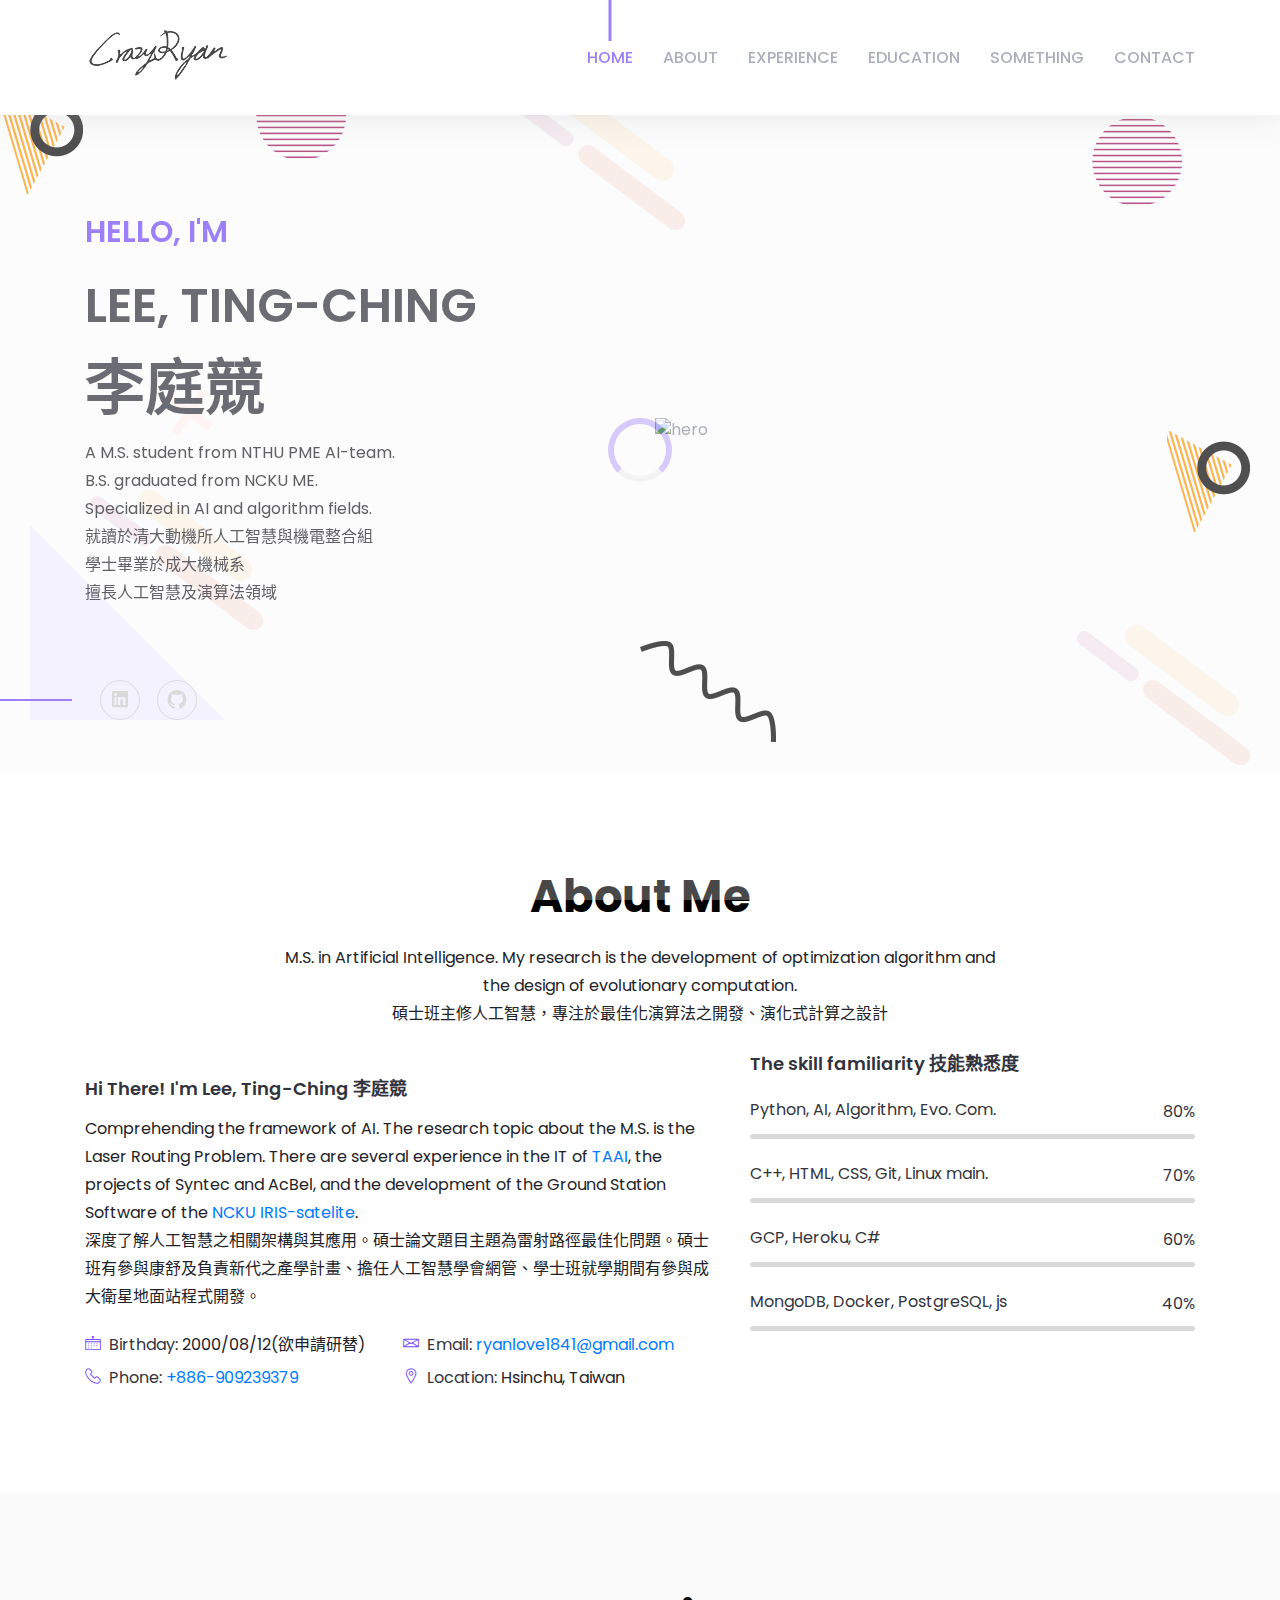
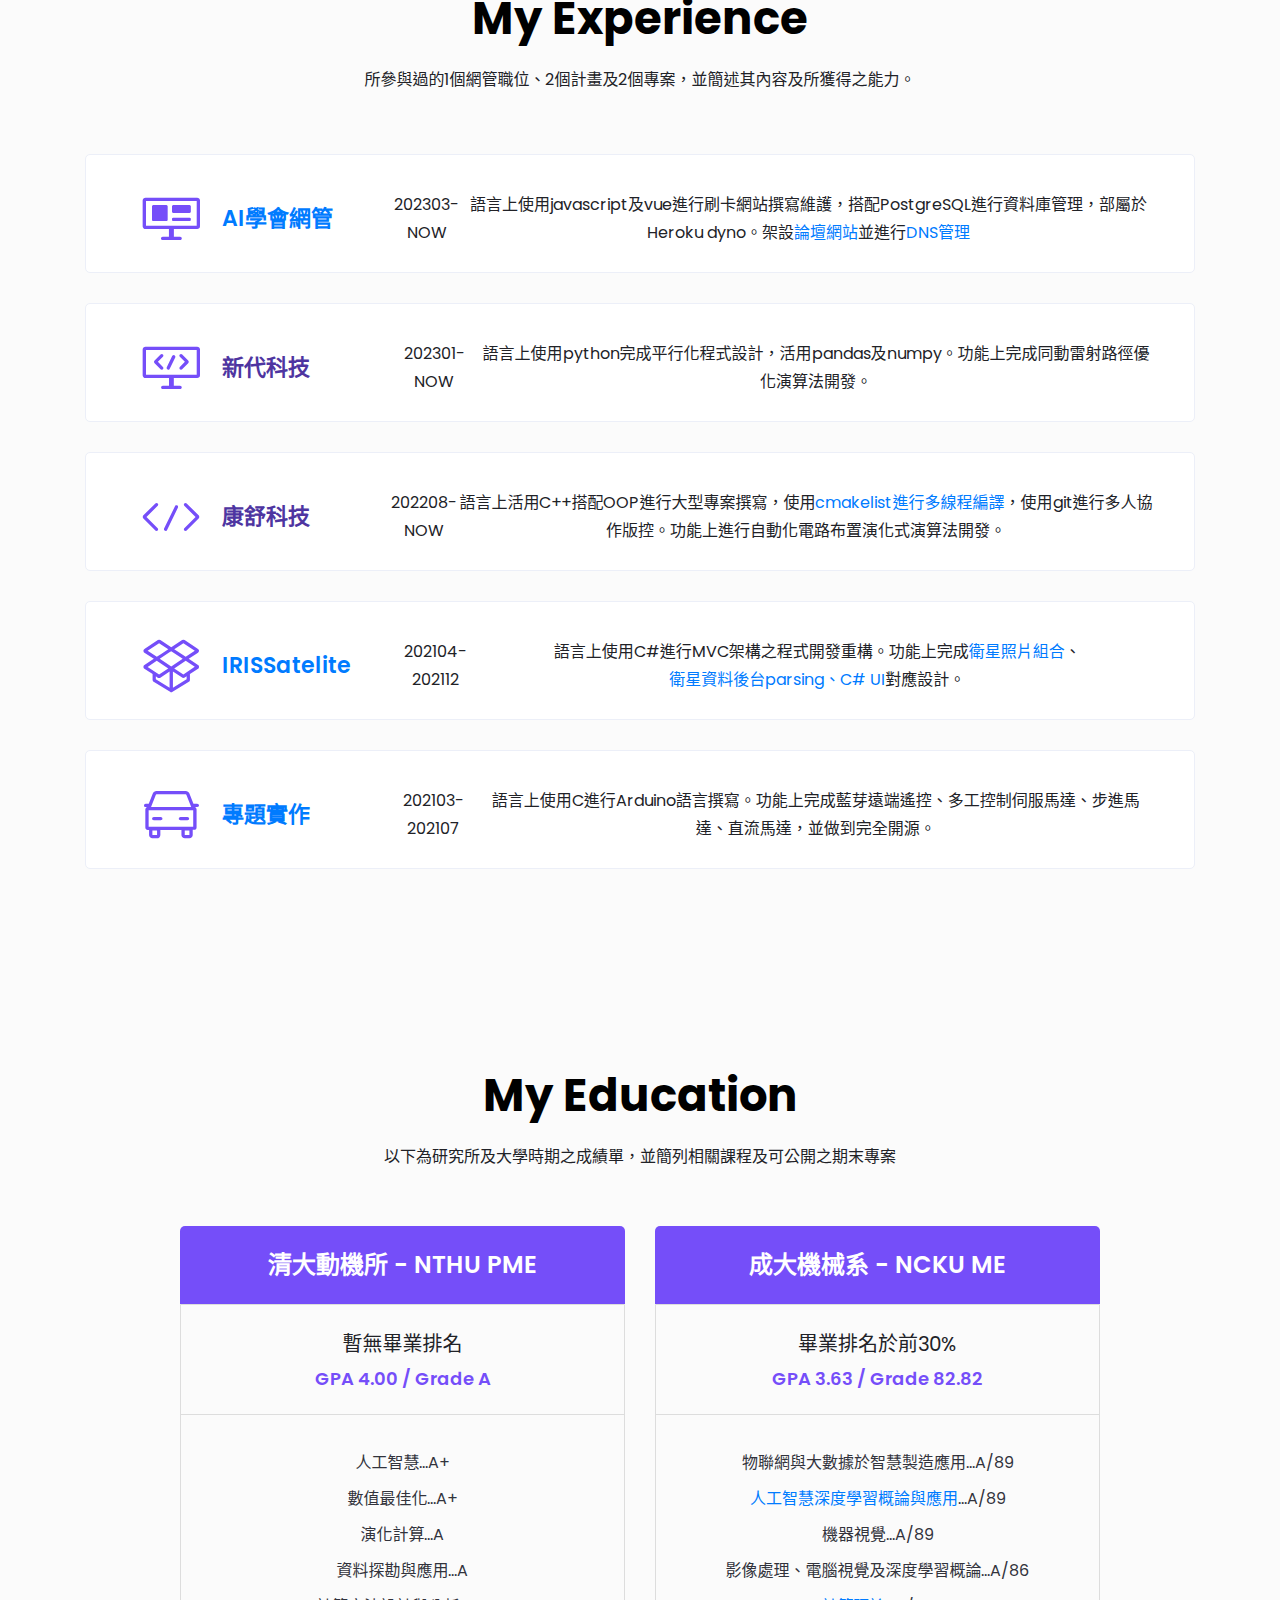
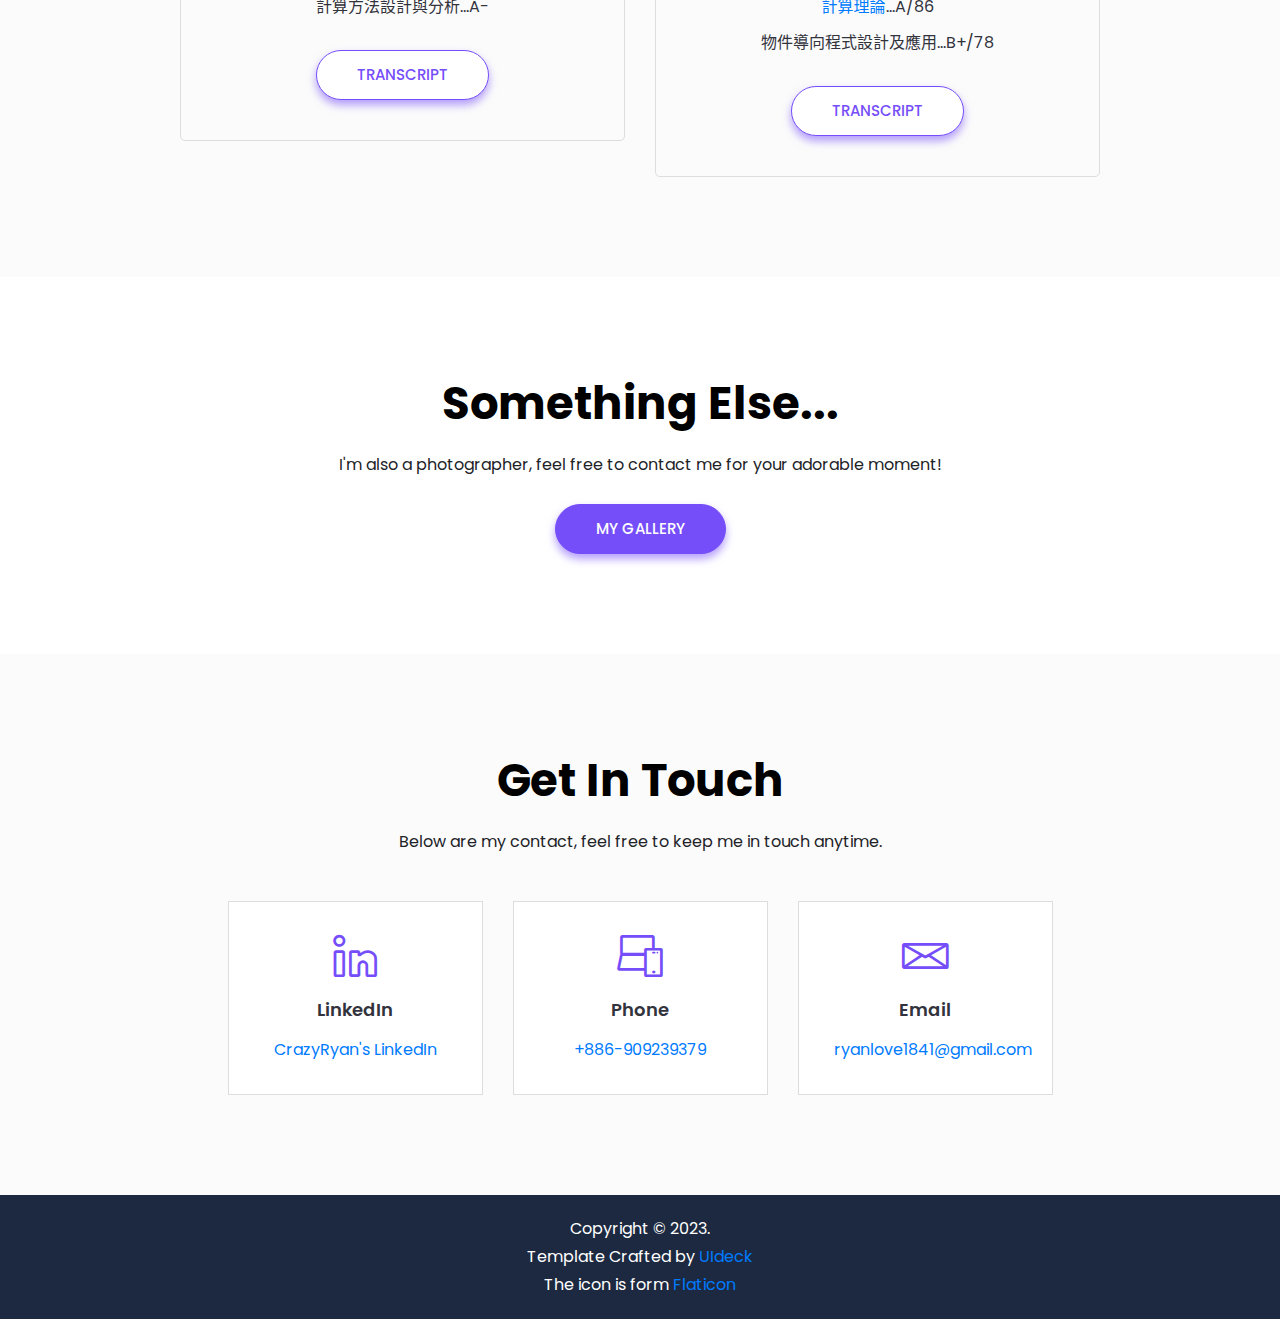
==== index.html @ fd700eee "1004, update some links" ====
<!doctype html>
<html lang="zh-TW">

<head>

    <!--====== Required meta tags ======-->
    <meta charset="utf-8">
    <meta http-equiv="x-ua-compatible" content="ie=edge">
    <meta name="description" content="">
    <meta name="viewport" content="width=device-width, initial-scale=1, shrink-to-fit=no">

    <!--====== Title ======-->
    <title>CrazyRyan's Portfolio</title>

    <!--====== Favicon Icon ======-->
    <link rel="shortcut icon" href="assets/images/favicon.png" type="image/png">

    <!--====== Bootstrap css ======-->
    <link rel="stylesheet" href="assets/css/bootstrap.min.css">

    <!--====== Line Icons css ======-->
    <link rel="stylesheet" href="assets/css/LineIcons.css">

    <!--====== Magnific Popup css ======-->
    <link rel="stylesheet" href="assets/css/magnific-popup.css">

    <!--====== Default css ======-->
    <link rel="stylesheet" href="assets/css/default.css">

    <!--====== Style css ======-->
    <link rel="stylesheet" href="assets/css/style.css">


</head>

<body>

    <!--====== PRELOADER PART START ======-->

    <div class="preloader">
        <div class="loader_34">
            <div class="ytp-spinner">
                <div class="ytp-spinner-container">
                    <div class="ytp-spinner-rotator">
                        <div class="ytp-spinner-left">
                            <div class="ytp-spinner-circle"></div>
                        </div>
                        <div class="ytp-spinner-right">
                            <div class="ytp-spinner-circle"></div>
                        </div>
                    </div>
                </div>
            </div>
        </div>
    </div>

    <!--====== PRELOADER ENDS START ======-->

    <!--====== HEADER PART START ======-->

    <header id="home" class="header-area">
        <div class="navigation fixed-top">
            <div class="container">
                <div class="row">
                    <div class="col-lg-12">
                        <nav class="navbar navbar-expand-lg">
                            <a class="navbar-brand" href="index.html">
                                <img src="assets/images/logo.png" alt="Logo">
                            </a> <!-- Logo -->
                            <button class="navbar-toggler" type="button" data-toggle="collapse" data-target="#navbarSupportedContent" aria-controls="navbarSupportedContent" aria-expanded="false" aria-label="Toggle navigation">
                                <span class="toggler-icon"></span>
                                <span class="toggler-icon"></span>
                                <span class="toggler-icon"></span>
                            </button>

                            <div class="collapse navbar-collapse" id="navbarSupportedContent">
                                <ul class="navbar-nav ml-auto">
                                    <li class="nav-item active"><a class="page-scroll" href="#home">Home</a></li>
                                    <li class="nav-item"><a class="page-scroll" href="#about">About</a></li>
                                    <li class="nav-item"><a class="page-scroll" href="#exp">Experience</a></li>
                                    <li class="nav-item"><a class="page-scroll" href="#edu">Education</a></li>
                                    <li class="nav-item"><a class="page-scroll" href="#sth">Something</a></li>
                                    <li class="nav-item"><a class="page-scroll" href="#contact">Contact</a></li>
                                </ul>
                            </div> <!-- navbar collapse -->
                        </nav> <!-- navbar -->
                    </div>
                </div> <!-- row -->
            </div> <!-- container -->
        </div> <!-- navigation -->

        <div id="parallax" class="header-content d-flex align-items-center">
            <div class="header-shape shape-one layer" data-depth="0.10">
                <img src="assets/images/banner/shape/shape-1.png" alt="Shape">
            </div> <!-- header shape -->
            <div class="header-shape shape-tow layer" data-depth="0.30">
                <img src="assets/images/banner/shape/shape-2.png" alt="Shape">
            </div> <!-- header shape -->
            <div class="header-shape shape-three layer" data-depth="0.40">
                <img src="assets/images/banner/shape/shape-3.png" alt="Shape">
            </div> <!-- header shape -->
            <div class="header-shape shape-fore layer" data-depth="0.60">
                <img src="assets/images/banner/shape/shape-2.png" alt="Shape">
            </div> <!-- header shape -->
            <div class="header-shape shape-five layer" data-depth="0.20">
                <img src="assets/images/banner/shape/shape-1.png" alt="Shape">
            </div> <!-- header shape -->
            <div class="header-shape shape-six layer" data-depth="0.15">
                <img src="assets/images/banner/shape/shape-4.png" alt="Shape">
            </div> <!-- header shape -->
            <div class="header-shape shape-seven layer" data-depth="0.50">
                <img src="assets/images/banner/shape/shape-5.png" alt="Shape">
            </div> <!-- header shape -->
            <div class="header-shape shape-eight layer" data-depth="0.40">
                <img src="assets/images/banner/shape/shape-3.png" alt="Shape">
            </div> <!-- header shape -->
            <div class="header-shape shape-nine layer" data-depth="0.20">
                <img src="assets/images/banner/shape/shape-6.png" alt="Shape">
            </div> <!-- header shape -->
            <div class="header-shape shape-ten layer" data-depth="0.30">
                <img src="assets/images/banner/shape/shape-3.png" alt="Shape">
            </div> <!-- header shape -->
            <div class="container">
                <div class="row align-items-center">
                    <div class="col-xl-5 col-lg-6">
                        <div class="header-content-right">
                            <h4 class="sub-title">Hello, I'm</h4>
                            <h1 class="title"><font size="38">Lee, Ting-Ching</font></h1>
                            <h1 class="title">李庭競</h1>
                            <p>A M.S. student from NTHU PME AI-team.<br>
                            B.S. graduated from NCKU ME.<br>
                            Specialized in AI and algorithm fields.<br>
                            就讀於清大動機所人工智慧與機電整合組<br>
                            學士畢業於成大機械系<br>
                            擅長人工智慧及演算法領域</p>
                            <!-- <a class="main-btn" href="#work">My CV file</a> -->
                            
                        </div> <!-- header content right -->
                    </div>
                    <div class="col-lg-6 offset-xl-1">
                        <img src="assets/images/banner/profile.png" alt="hero">
                    </div>
                </div> <!-- row -->
            </div> <!-- container -->
            <div class="header-social">
                <div class="container">
                    <div class="row">
                        <div class="col-lg-12">
                            <div class="header-social-icon">
                                <ul>
                                    <li><a href="https://www.linkedin.com/in/crazyryan/"><i class="lni-linkedin-original"></i></a></li>
                                    <li><a href="https://github.com/CrazyRyan0812"><i class="lni-github-original"></i></a></li>
                                </ul>
                            </div> <!-- header social -->
                        </div>
                    </div> <!-- row -->
                </div> <!-- container -->
            </div> <!-- header social -->
        </div> <!-- header content -->
    </header>

    <!--====== HEADER PART ENDS ======-->

    <!--====== ABOUT PART START ======-->

    <section id="about" class="about-area pt-100 pb-100">
        <div class="container">
            <div class="row justify-content-center">
                <div class="col-lg-8">
                    <div class="section-title text-center">
                        <h2 class="title">About Me</h2>
                        <p>M.S. in Artificial Intelligence. My research is the development of optimization algorithm and the design of evolutionary computation.</p>
                        <p>碩士班主修人工智慧，專注於最佳化演算法之開發、演化式計算之設計</p>
                    </div> <!-- section title -->
                </div>
            </div> <!-- row -->
            <div class="row">
                <div class="col-lg-7">
                    <div class="about-content mt-50">
                        <h5 class="about-title">Hi There! I'm Lee, Ting-Ching 李庭競</h5>
                        <p>Comprehending the framework of AI. The research topic about the M.S. is the Laser Routing Problem. There are several experience in the IT of <a href="https://www.taai.org.tw/" target="_blank">TAAI</a>, the projects of Syntec and AcBel, and the development of the Ground Station Software of the <a href="http://satellite.ncku.edu.tw/index.html" target="_blank">NCKU IRIS-satelite</a>.<br>
                            深度了解人工智慧之相關架構與其應用。碩士論文題目主題為雷射路徑最佳化問題。碩士班有參與康舒及負責新代之產學計畫、擔任人工智慧學會網管、學士班就學期間有參與成大衛星地面站程式開發。
                        </p>
                        <ul class="clearfix">
                            <li>
                                <div class="single-info d-flex align-items-center">
                                    <div class="info-icon">
                                        <i class="lni-calendar"></i>
                                    </div>
                                    <div class="info-text">
                                        <p><span>Birthday:</span> 2000/08/12(欲申請研替)</p>
                                    </div>
                                </div> <!-- single info -->
                            </li>
                            <li>
                                <div class="single-info d-flex align-items-center">
                                    <div class="info-icon">
                                        <i class="lni-envelope"></i>
                                    </div>
                                    <div class="info-text">
                                        <p><span>Email:</span> <a href="mailto:ryanlove1841@gmail.com">ryanlove1841@gmail.com</a></p>
                                    </div>
                                </div> <!-- single info -->
                            </li>
                            <li>
                                <div class="single-info d-flex align-items-center">
                                    <div class="info-icon">
                                        <i class="lni-phone-handset"></i>
                                    </div>
                                    <div class="info-text">
                                        <p><span>Phone:</span> <a href="tel:+886-909239379">+886-909239379</a></p>
                                    </div>
                                </div> <!-- single info -->
                            </li>
                            <li>
                                <div class="single-info d-flex align-items-center">
                                    <div class="info-icon">
                                        <i class="lni-map-marker"></i>
                                    </div>
                                    <div class="info-text">
                                        <p><span>Location:</span> Hsinchu, Taiwan</p>
                                    </div>
                                </div> <!-- single info -->
                            </li>
                        </ul>
                    </div> <!-- about content -->
                </div>
                <div class="col-xl-5 offset-xl-0 col-lg-5">
                    <div class="about-skills pt-25">
                        <h5 class="about-title">The skill familiarity 技能熟悉度</h5>
                        <div class="skill-item mt-25">
                            <div class="skill-header">
                                <h6 class="skill-title">Python, AI, Algorithm, Evo. Com.</h6>
                                <div class="skill-percentage">
                                    <div class="count-box counted">
                                        <span class="counter">80</span>
                                    </div>
                                    %
                                </div>
                            </div>
                            <div class="skill-bar">
                                <div class="bar-inner">
                                    <div class="bar progress-line" data-width="80"></div>
                                </div>
                            </div>
                        </div> <!-- skill item -->
                        <div class="skill-item mt-25">
                            <div class="skill-header">
                                <h6 class="skill-title">C++, HTML, CSS, Git, Linux main.</h6>
                                <div class="skill-percentage">
                                    <div class="count-box counted">
                                        <span class="counter">70</span>
                                    </div>
                                    %
                                </div>
                            </div>
                            <div class="skill-bar">
                                <div class="bar-inner">
                                    <div class="bar progress-line" data-width="70"></div>
                                </div>
                            </div>
                        </div> <!-- skill item -->
                        <div class="skill-item mt-25">
                            <div class="skill-header">
                                <h6 class="skill-title">GCP, Heroku, C#</h6>
                                <div class="skill-percentage">
                                    <div class="count-box counted">
                                        <span class="counter">60</span>
                                    </div>
                                    %
                                </div>
                            </div>
                            <div class="skill-bar">
                                <div class="bar-inner">
                                    <div class="bar progress-line" data-width="60"></div>
                                </div>
                            </div>
                        </div> <!-- skill item -->
                        <div class="skill-item mt-25">
                            <div class="skill-header">
                                <h6 class="skill-title">MongoDB, Docker, PostgreSQL, js</h6>
                                <div class="skill-percentage">
                                    <div class="count-box counted">
                                        <span class="counter">40</span>
                                    </div>
                                    %
                                </div>
                            </div>
                            <div class="skill-bar">
                                <div class="bar-inner">
                                    <div class="bar progress-line" data-width="40"></div>
                                </div>
                            </div>
                        </div> <!-- skill item -->
                    </div> <!-- about skills -->
                </div>
            </div> <!-- row -->
        </div> <!-- container -->
    </section>

    <!--====== ABOUT PART ENDS ======-->

    <!--====== EXP PART START ======-->

    <section id="exp" class="services-area gray-bg pt-100 pb-100">
        <div class="container">
            <div class="row justify-content-center">
                <div class="col-lg-8">
                    <div class="section-title text-center pb-30">
                        <h2 class="title">My Experience</h2>
                        <p>所參與過的1個網管職位、2個計畫及2個專案，並簡述其內容及所獲得之能力。</p>
                    </div> <!-- section title -->
                </div>
            </div> <!-- row -->
            <div class="row justify-content-center">
                <div class="col-lg-12 col-sm-8">
                    <div class="single-service text-center mt-30">
                        <div class="col-3">
                            <div class="service-icon col-4">
                                <i class="lni-website"></i>
                            </div>
                            <div class="service-icon offset-4 col-8">
                                <h4><a href="https://www.taai.org.tw/" target="_blank">AI學會網管</a></h4>
                            </div>
                        </div>
                        <div class="offset-3 col-9">
                            <div class="service-content">
                                <p>202303-NOW</p>
                                <p>語言上使用javascript及vue進行刷卡網站撰寫維護，搭配PostgreSQL進行資料庫管理，部屬於Heroku dyno。架設<a href="https://aiforum2023.cs.nthu.edu.tw/" target="_blank">論壇網站</a>並進行<a href="https://hackmd.io/gUf_204LSWWnr051dxDRnA" target="_blank">DNS管理</a></p>
                            </div>
                        </div>
                    </div> <!-- single EXP -->
                </div>
            </div> <!-- row -->
            <div class="row justify-content-center">
                <div class="col-lg-12 col-sm-8">
                    <div class="single-service text-center mt-30">
                        <div class="col-3">
                            <div class="service-icon col-4">
                                <i class="lni-code-alt"></i>
                            </div>
                            <div class="service-icon offset-4 col-8">
                                <h4>新代科技</h4>
                            </div>
                        </div>
                        <div class="offset-3 col-9">
                            <div class="service-content">
                                <p>202301-NOW</p>
                                <p>語言上使用python完成平行化程式設計，活用pandas及numpy。功能上完成同動雷射路徑優化演算法開發。</p>
                            </div>
                        </div>
                    </div> <!-- single EXP -->
                </div>
            </div> <!-- row -->
            <div class="row justify-content-center">
                <div class="col-lg-12 col-sm-8">
                    <div class="single-service text-center mt-30">
                        <div class="col-3">
                            <div class="service-icon col-4">
                                <i class="lni-code"></i>
                            </div>
                            <div class="service-icon offset-4 col-8">
                                <h4>康舒科技</h4>
                            </div>
                        </div>
                        <div class="offset-3 col-9">
                            <div class="service-content">
                                <p>202208-NOW</p>
                                <p>語言上活用C++搭配OOP進行大型專案撰寫，使用<a href="https://hackmd.io/ytTSGThsSbSOxpals5sFIg" target="_blank">cmakelist進行多線程編譯</a>，使用git進行多人協作版控。功能上進行自動化電路布置演化式演算法開發。</p>
                            </div>
                        </div>
                    </div> <!-- single EXP -->
                </div>
            </div> <!-- row -->
            <div class="row justify-content-center">
                <div class="col-lg-12 col-sm-8">
                    <div class="single-service text-center mt-30">
                        <div class="col-3">
                            <div class="service-icon col-4">
                                <i class="lni-dropbox"></i>
                            </div>
                            <div class="service-icon offset-4 col-8">
                                <h4><a href="http://satellite.ncku.edu.tw/index.html" target="_blank">IRISSatelite</a></h4>
                            </div>
                        </div>
                        <div class="offset-3 col-9">
                            <div class="service-content">
                                <p>202104-202112</p>
                                <p>語言上使用C#進行MVC架構之程式開發重構。功能上完成<a href="/assets/images/work/IRIS-photo.jpg" target="_blank">衛星照片組合</a>、<a href="/assets/images/work/IRIS-parsing.jpg" target="_blank">衛星資料後台parsing、C# UI</a>對應設計。</p>
                            </div>
                        </div>
                    </div> <!-- single EXP -->
                </div>
            </div> <!-- row -->
            <div class="row justify-content-center">
                <div class="col-lg-12 col-sm-8">
                    <div class="single-service text-center mt-30">
                        <div class="col-3">
                            <div class="service-icon col-4">
                                <i class="lni-car-alt"></i>
                            </div>
                            <div class="service-icon offset-4 col-8">
                                <h4><a href="https://github.com/CrazyRyan0812/2021-NCKU-ME-PROJECT" target="_blank">專題實作</a></h4>
                            </div>
                        </div>
                        <div class="offset-3 col-9">
                            <div class="service-content">
                                <p>202103-202107</p>
                                <p>語言上使用C進行Arduino語言撰寫。功能上完成藍芽遠端遙控、多工控制伺服馬達、步進馬達、直流馬達，並做到完全開源。</p>
                            </div>
                        </div>
                    </div> <!-- single EXP -->
                </div>
            </div> <!-- row -->
            
        </div> <!-- container -->
    </section>

    <!--====== EXP PART ENDS ======-->

    <!--====== EDU PART START ======-->

    <section id="edu" class="pricing-area gray-bg pt-100 pb-100">
        <div class="container">
            <div class="row justify-content-center">
                <div class="col-lg-8">
                    <div class="section-title text-center pb-25">
                        <h2 class="title">My Education</h2>
                        <p>以下為研究所及大學時期之成績單，並簡列相關課程及可公開之期末專案</p>
                    </div> <!-- section title -->
                </div>
            </div> <!-- row -->
            <div class="row justify-content-center">
                <div class="col-5">
                    <div class="single-pricing text-center mt-30">
                        <div class="pricing-package">
                            <h4 class="package-title">清大動機所 - NTHU PME</h4>
                        </div>
                        <div class="pricing-body">
                            <div class="pricing-text">
                                <p><span class="text">暫無畢業排名</span></p>
                                <p><span class="GPA">GPA 4.00 / Grade A</span></p>
                            </div>
                            <div class="pricing-list">
                                <ul>
                                    <li>人工智慧...A+</li>
                                    <li>數值最佳化...A+</li>
                                    <li>演化計算...A</li>
                                    <li>資料探勘與應用...A</li>
                                    <li>計算方法設計與分析...A-</li>
                                </ul>
                            </div>
                            <div class="pricing-btn">
                                <a class="main-btn" href="#contact">Transcript</a>
                            </div>
                        </div>
                    </div> <!-- single -->
                </div>
                <div class="col-5">
                    <div class="single-pricing text-center mt-30">
                        <div class="pricing-package">
                            <h4 class="package-title">成大機械系 - NCKU ME</h4>
                        </div>
                        <div class="pricing-body">
                            <div class="pricing-text">
                                <p><span class="text">畢業排名於前30%</span></p>
                                <p><span class="GPA">GPA 3.63 / Grade 82.82</span></p>
                            </div>
                            <div class="pricing-list">
                                <ul>
                                    <li>物聯網與大數據於智慧製造應用...A/89</li>
                                    <li><a href="https://github.com/CrazyRyan0812/NCKU-ME-AI" target="_blank">人工智慧深度學習概論與應用</a>...A/89</li>
                                    <li>機器視覺...A/89</li>
                                    <li>影像處理、電腦視覺及深度學習概論...A/86</li>
                                    <li><a href="https://github.com/CrazyRyan0812/CrazyRyan-TOC" target="_blank">計算理論</a>...A/86</li>
                                    <li>物件導向程式設計及應用...B+/78</li>
                                </ul>
                            </div>
                            <div class="pricing-btn">
                                <a class="main-btn" href="#contact">Transcript</a>
                            </div>
                        </div>
                    </div> <!-- single -->
                </div>
            </div> <!-- row -->
        </div> <!-- container -->
    </section>

    <!--====== EDU PART ENDS ======-->

    <!--====== STH PART START ======-->

    <section id="sth" class="blog-area pt-100 pb-100">
        <div class="container">
            <div class="row justify-content-center">
                <div class="col-lg-8">
                    <div class="section-title text-center pb-25">
                        <h2 class="title">Something Else...</h2>
                        <p>I'm also a photographer, feel free to contact me for your adorable moment!</p>
                    </div> <!-- section title -->
                </div>
            </div> <!-- row -->
            <div class="row">
                <div class="col-lg-12">
                    <div class="blog-more text-center">
                        <a class="main-btn" href="https://www.crazyryan.xyz" target="_blank">My gallery</a>
                    </div> 
                </div>
            </div> <!-- row -->
        </div> <!-- container -->
    </section>

    <!--====== STH PART ENDS ======-->

    <!--====== CONTACT PART START ======-->

    <section id="contact" class="contact-area pt-100 pb-100 gray-bg">
        <div class="container">
            <div class="row justify-content-center">
                <div class="col-lg-8">
                    <div class="section-title text-center pb-25">
                        <h2 class="title">Get In Touch</h2>
                        <p>Below are my contact, feel free to keep me in touch anytime.</p>
                    </div> <!-- section title -->
                </div>
            </div> <!-- row -->
            <div class="row justify-content-center">
                <div class="col-lg-3 col-md-6 col-sm-7">
                    <div class="contact-box text-center mt-20">
                        <div class="contact-icon">
                            <i class="lni-linkedin"></i>
                        </div>
                        <div class="contact-content">
                            <h6 class="contact-title">LinkedIn</h6>
                            <p><a href="https://www.linkedin.com/in/crazyryan/" target="_blank">CrazyRyan's LinkedIn</a></p>
                        </div>
                    </div> <!-- contact box -->
                </div>
                <div class="col-lg-3 col-md-6 col-sm-7">
                    <div class="contact-box text-center mt-20">
                        <div class="contact-icon">
                            <i class="lni-laptop-phone"></i>
                        </div>
                        <div class="contact-content">
                            <h6 class="contact-title">Phone</h6>
                            <p><a href="tel:+886-909239379">+886-909239379</a></p>
                        </div>
                    </div> <!-- contact box -->
                </div>
                <div class="col-lg-3 col-md-6 col-sm-7">
                    <div class="contact-box text-center mt-20">
                        <div class="contact-icon">
                            <i class="lni-envelope"></i>
                        </div>
                        <div class="contact-content">
                            <h6 class="contact-title">Email</h6>
                            <p><a href="mailto:ryanlove1841@gmail.com">ryanlove1841@gmail.com</a></p>
                        </div>
                    </div> <!-- contact box -->
                </div>
            </div> <!-- row -->
            
        </div> <!-- container -->
    </section>

    <!--====== CONTACT PART ENDS ======-->

    <!--====== FOOTER PART START ======-->

    <footer id="footer" class="footer-area">
        <div class="footer-copyright pb-20">
            <div class="container">
                <div class="row">
                    <div class="col-lg-12">
                        <div class="copyright-text text-center pt-20">
                            <p>Copyright © 2023.</p>
                            <p>Template Crafted by <a href="https://uideck.com" rel="nofollow">UIdeck</a></p>
                            <p>The icon is form <a href="https://www.flaticon.com/free-icon/portfolio_1063299" rel="nofollow">Flaticon</a></p>
                        </div> <!-- copyright text -->
                    </div>
                </div> <!-- row -->
            </div> <!-- container -->
        </div> <!-- footer widget -->
    </footer>

    <!--====== FOOTER PART ENDS ======-->

    <!--====== BACK TOP TOP PART START ======-->

    <a href="#" class="back-to-top"><i class="lni-chevron-up"></i></a>

    <!--====== BACK TOP TOP PART ENDS ======-->







    <!--====== jquery js ======-->
    <script src="assets/js/vendor/modernizr-3.6.0.min.js"></script>
    <script src="assets/js/vendor/jquery-1.12.4.min.js"></script>

    <!--====== Bootstrap js ======-->
    <script src="assets/js/bootstrap.min.js"></script>
    <script src="assets/js/popper.min.js"></script>

    <!--====== Magnific Popup js ======-->
    <script src="assets/js/jquery.magnific-popup.min.js"></script>

    <!--====== Parallax js ======-->
    <script src="assets/js/parallax.min.js"></script>

    <!--====== Counter Up js ======-->
    <script src="assets/js/waypoints.min.js"></script>
    <script src="assets/js/jquery.counterup.min.js"></script>


    <!--====== Appear js ======-->
    <script src="assets/js/jquery.appear.min.js"></script>

    <!--====== Scrolling js ======-->
    <script src="assets/js/scrolling-nav.js"></script>
    <script src="assets/js/jquery.easing.min.js"></script>


    <!--====== Main js ======-->
    <script src="assets/js/main.js"></script>

</body>

</html>
---- assets/css/default.css ----
/* Deafult Margin & Padding */
/*-- Margin Top --*/
.mt-5 {
	margin-top: 5px;
}
.mt-10 {
	margin-top: 10px;
}
.mt-15 {
	margin-top: 15px;
}
.mt-20 {
	margin-top: 20px;
}
.mt-25 {
	margin-top: 25px;
}
.mt-30 {
	margin-top: 30px;
}
.mt-35 {
	margin-top: 35px;
}
.mt-40 {
	margin-top: 40px;
}
.mt-45 {
	margin-top: 45px;
}
.mt-50 {
	margin-top: 50px;
}
.mt-55 {
	margin-top: 55px;
}
.mt-60 {
	margin-top: 60px;
}
.mt-65 {
	margin-top: 65px;
}
.mt-70 {
	margin-top: 70px;
}
.mt-75 {
	margin-top: 75px;
}
.mt-80 {
	margin-top: 80px;
}
.mt-85 {
	margin-top: 85px;
}
.mt-90 {
	margin-top: 90px;
}
.mt-95 {
	margin-top: 95px;
}
.mt-100 {
	margin-top: 100px;
}
.mt-105 {
	margin-top: 105px;
}
.mt-110 {
	margin-top: 110px;
}
.mt-115 {
	margin-top: 115px;
}
.mt-120 {
	margin-top: 120px;
}
.mt-125 {
	margin-top: 125px;
}
.mt-130 {
	margin-top: 130px;
}
.mt-135 {
	margin-top: 135px;
}
.mt-140 {
	margin-top: 140px;
}
.mt-145 {
	margin-top: 145px;
}
.mt-150 {
	margin-top: 150px;
}
.mt-155 {
	margin-top: 155px;
}
.mt-160 {
	margin-top: 160px;
}
.mt-165 {
	margin-top: 165px;
}
.mt-170 {
	margin-top: 170px;
}
.mt-175 {
	margin-top: 175px;
}
.mt-180 {
	margin-top: 180px;
}
.mt-185 {
	margin-top: 185px;
}
.mt-190 {
	margin-top: 190px;
}
.mt-195 {
	margin-top: 195px;
}
.mt-200 {
	margin-top: 200px;
}
/*-- Margin Bottom --*/

.mb-5 {
	margin-bottom: 5px;
}
.mb-10 {
	margin-bottom: 10px;
}
.mb-15 {
	margin-bottom: 15px;
}
.mb-20 {
	margin-bottom: 20px;
}
.mb-25 {
	margin-bottom: 25px;
}
.mb-30 {
	margin-bottom: 30px;
}
.mb-35 {
	margin-bottom: 35px;
}
.mb-40 {
	margin-bottom: 40px;
}
.mb-45 {
	margin-bottom: 45px;
}
.mb-50 {
	margin-bottom: 50px;
}
.mb-55 {
	margin-bottom: 55px;
}
.mb-60 {
	margin-bottom: 60px;
}
.mb-65 {
	margin-bottom: 65px;
}
.mb-70 {
	margin-bottom: 70px;
}
.mb-75 {
	margin-bottom: 75px;
}
.mb-80 {
	margin-bottom: 80px;
}
.mb-85 {
	margin-bottom: 85px;
}
.mb-90 {
	margin-bottom: 90px;
}
.mb-95 {
	margin-bottom: 95px;
}
.mb-100 {
	margin-bottom: 100px;
}
.mb-105 {
	margin-bottom: 105px;
}
.mb-110 {
	margin-bottom: 110px;
}
.mb-115 {
	margin-bottom: 115px;
}
.mb-120 {
	margin-bottom: 120px;
}
.mb-125 {
	margin-bottom: 125px;
}
.mb-130 {
	margin-bottom: 130px;
}
.mb-135 {
	margin-bottom: 135px;
}
.mb-140 {
	margin-bottom: 140px;
}
.mb-145 {
	margin-bottom: 145px;
}
.mb-150 {
	margin-bottom: 150px;
}
.mb-155 {
	margin-bottom: 155px;
}
.mb-160 {
	margin-bottom: 160px;
}
.mb-165 {
	margin-bottom: 165px;
}
.mb-170 {
	margin-bottom: 170px;
}
.mb-175 {
	margin-bottom: 175px;
}
.mb-180 {
	margin-bottom: 180px;
}
.mb-185 {
	margin-bottom: 185px;
}
.mb-190 {
	margin-bottom: 190px;
}
.mb-195 {
	margin-bottom: 195px;
}
.mb-200 {
	margin-bottom: 200px;
}
/*-- margin left --*/
.ml-5 {
	margin-left: 5px;
}
.ml-10 {
	margin-left: 10px;
}
.ml-15 {
	margin-left: 15px;
}
.ml-20 {
	margin-left: 20px;
}
.ml-25 {
	margin-left: 25px;
}
.ml-30 {
	margin-left: 30px;
}
.ml-35 {
	margin-left: 35px;
}
.ml-40 {
	margin-left: 40px;
}
.ml-45 {
	margin-left: 45px;
}
.ml-50 {
	margin-left: 50px;
}
.ml-55 {
	margin-left: 55px;
}
.ml-60 {
	margin-left: 60px;
}
.ml-65 {
	margin-left: 65px;
}
.ml-70 {
	margin-left: 70px;
}
.ml-75 {
	margin-left: 75px;
}
.ml-80 {
	margin-left: 80px;
}
.ml-85 {
	margin-left: 85px;
}
.ml-90 {
	margin-left: 90px;
}
.ml-95 {
	margin-left: 95px;
}
.ml-100 {
	margin-left: 100px;
}
.ml-105 {
	margin-left: 105px;
}
.ml-110 {
	margin-left: 110px;
}
.ml-115 {
	margin-left: 115px;
}
.ml-120 {
	margin-left: 120px;
}
.ml-125 {
	margin-left: 125px;
}
.ml-130 {
	margin-left: 130px;
}
.ml-135 {
	margin-left: 135px;
}
.ml-140 {
	margin-left: 140px;
}
.ml-145 {
	margin-left: 145px;
}
.ml-150 {
	margin-left: 150px;
}
.ml-155 {
	margin-left: 155px;
}
.ml-160 {
	margin-left: 160px;
}
.ml-165 {
	margin-left: 165px;
}
.ml-170 {
	margin-left: 170px;
}
.ml-175 {
	margin-left: 175px;
}
.ml-180 {
	margin-left: 180px;
}
.ml-185 {
	margin-left: 185px;
}
.ml-190 {
	margin-left: 190px;
}
.ml-195 {
	margin-left: 195px;
}
.ml-200 {
	margin-left: 200px;
}
/*-- margin right --*/
.mr-5 {
	margin-right: 5px;
}
.mr-10 {
	margin-right: 10px;
}
.mr-15 {
	margin-right: 15px;
}
.mr-20 {
	margin-right: 20px;
}
.mr-25 {
	margin-right: 25px;
}
.mr-30 {
	margin-right: 30px;
}
.mr-35 {
	margin-right: 35px;
}
.mr-40 {
	margin-right: 40px;
}
.mr-45 {
	margin-right: 45px;
}
.mr-50 {
	margin-right: 50px;
}
.mr-55 {
	margin-right: 55px;
}
.mr-60 {
	margin-right: 60px;
}
.mr-65 {
	margin-right: 65px;
}
.mr-70 {
	margin-right: 70px;
}
.mr-75 {
	margin-right: 75px;
}
.mr-80 {
	margin-right: 80px;
}
.mr-85 {
	margin-right: 85px;
}
.mr-90 {
	margin-right: 90px;
}
.mr-95 {
	margin-right: 95px;
}
.mr-100 {
	margin-right: 100px;
}
.mr-105 {
	margin-right: 105px;
}
.mr-110 {
	margin-right: 110px;
}
.mr-115 {
	margin-right: 115px;
}
.mr-120 {
	margin-right: 120px;
}
.mr-125 {
	margin-right: 125px;
}
.mr-130 {
	margin-right: 130px;
}
.mr-135 {
	margin-right: 135px;
}
.mr-140 {
	margin-right: 140px;
}
.mr-145 {
	margin-right: 145px;
}
.mr-150 {
	margin-right: 150px;
}
.mr-155 {
	margin-right: 155px;
}
.mr-160 {
	margin-right: 160px;
}
.mr-165 {
	margin-right: 165px;
}
.mr-170 {
	margin-right: 170px;
}
.mr-175 {
	margin-right: 175px;
}
.mr-180 {
	margin-right: 180px;
}
.mr-185 {
	margin-right: 185px;
}
.mr-190 {
	margin-right: 190px;
}
.mr-195 {
	margin-right: 195px;
}
.mr-200 {
	margin-right: 200px;
}


/*-- Padding Top --*/

.pt-5 {
	padding-top: 5px;
}
.pt-10 {
	padding-top: 10px;
}
.pt-15 {
	padding-top: 15px;
}
.pt-20 {
	padding-top: 20px;
}
.pt-25 {
	padding-top: 25px;
}
.pt-30 {
	padding-top: 30px;
}
.pt-35 {
	padding-top: 35px;
}
.pt-40 {
	padding-top: 40px;
}
.pt-45 {
	padding-top: 45px;
}
.pt-50 {
	padding-top: 50px;
}
.pt-55 {
	padding-top: 55px;
}
.pt-60 {
	padding-top: 60px;
}
.pt-65 {
	padding-top: 65px;
}
.pt-70 {
	padding-top: 70px;
}
.pt-75 {
	padding-top: 75px;
}
.pt-80 {
	padding-top: 80px;
}
.pt-85 {
	padding-top: 85px;
}
.pt-90 {
	padding-top: 90px;
}
.pt-95 {
	padding-top: 95px;
}
.pt-100 {
	padding-top: 100px;
}
.pt-105 {
	padding-top: 105px;
}
.pt-110 {
	padding-top: 110px;
}
.pt-115 {
	padding-top: 115px;
}
.pt-120 {
	padding-top: 120px;
}
.pt-125 {
	padding-top: 125px;
}
.pt-130 {
	padding-top: 130px;
}
.pt-135 {
	padding-top: 135px;
}
.pt-140 {
	padding-top: 140px;
}
.pt-145 {
	padding-top: 145px;
}
.pt-150 {
	padding-top: 150px;
}
.pt-155 {
	padding-top: 155px;
}
.pt-160 {
	padding-top: 160px;
}
.pt-165 {
	padding-top: 165px;
}
.pt-170 {
	padding-top: 170px;
}
.pt-175 {
	padding-top: 175px;
}
.pt-180 {
	padding-top: 180px;
}
.pt-185 {
	padding-top: 185px;
}
.pt-190 {
	padding-top: 190px;
}
.pt-195 {
	padding-top: 195px;
}
.pt-200 {
	padding-top: 200px;
}
/*-- Padding Bottom --*/

.pb-5 {
	padding-bottom: 5px;
}
.pb-10 {
	padding-bottom: 10px;
}
.pb-15 {
	padding-bottom: 15px;
}
.pb-20 {
	padding-bottom: 20px;
}
.pb-25 {
	padding-bottom: 25px;
}
.pb-30 {
	padding-bottom: 30px;
}
.pb-35 {
	padding-bottom: 35px;
}
.pb-40 {
	padding-bottom: 40px;
}
.pb-45 {
	padding-bottom: 45px;
}
.pb-50 {
	padding-bottom: 50px;
}
.pb-55 {
	padding-bottom: 55px;
}
.pb-60 {
	padding-bottom: 60px;
}
.pb-65 {
	padding-bottom: 65px;
}
.pb-70 {
	padding-bottom: 70px;
}
.pb-75 {
	padding-bottom: 75px;
}
.pb-80 {
	padding-bottom: 80px;
}
.pb-85 {
	padding-bottom: 85px;
}
.pb-90 {
	padding-bottom: 90px;
}
.pb-95 {
	padding-bottom: 95px;
}
.pb-100 {
	padding-bottom: 100px;
}
.pb-105 {
	padding-bottom: 105px;
}
.pb-110 {
	padding-bottom: 110px;
}
.pb-115 {
	padding-bottom: 115px;
}
.pb-120 {
	padding-bottom: 120px;
}
.pb-125 {
	padding-bottom: 125px;
}
.pb-130 {
	padding-bottom: 130px;
}
.pb-135 {
	padding-bottom: 135px;
}
.pb-140 {
	padding-bottom: 140px;
}
.pb-145 {
	padding-bottom: 145px;
}
.pb-150 {
	padding-bottom: 150px;
}
.pb-155 {
	padding-bottom: 155px;
}
.pb-160 {
	padding-bottom: 160px;
}
.pb-165 {
	padding-bottom: 165px;
}
.pb-170 {
	padding-bottom: 170px;
}
.pb-175 {
	padding-bottom: 175px;
}
.pb-180 {
	padding-bottom: 180px;
}
.pb-185 {
	padding-bottom: 185px;
}
.pb-190 {
	padding-bottom: 190px;
}
.pb-195 {
	padding-bottom: 195px;
}
.pb-200 {
	padding-bottom: 200px;
}

/*-- Padding left --*/

.pl-0 {
	padding-left: 0px;
}
.pl-5 {
	padding-left: 5px;
}
.pl-10 {
	padding-left: 10px;
}
.pl-15 {
	padding-left: 15px;
}
.pl-20 {
	padding-left: 20px;
}
.pl-25 {
	padding-left: 25px;
}
.pl-30 {
	padding-left: 30px;
}
.pl-35 {
	padding-left: 35px;
}
.pl-40 {
	padding-left: 40px;
}
.pl-45 {
	padding-left: 45px;
}
.pl-50 {
	padding-left: 50px;
}
.pl-55 {
	padding-left: 55px;
}
.pl-60 {
	padding-left: 60px;
}
.pl-65 {
	padding-left: 65px;
}
.pl-70 {
	padding-left: 70px;
}
.pl-75 {
	padding-left: 75px;
}
.pl-80 {
	padding-left: 80px;
}
.pl-85 {
	padding-left: 85px;
}
.pl-90 {
	padding-left: 90px;
}
.pl-100 {
	padding-left: 100px;
}
.pl-105 {
	padding-left: 105px;
}
.pl-110 {
	padding-left: 110px;
}
.pl-115 {
	padding-left: 115px;
}
.pl-120 {
	padding-left: 120px;
}
.pl-125 {
	padding-left: 125px;
}
/*-- Padding right --*/

.pr-0 {
	padding-right: 0px;
}
.pr-5 {
	padding-right: 5px;
}
.pr-10 {
	padding-right: 10px;
}
.pr-15 {
	padding-right: 15px;
}
.pr-20 {
	padding-right: 20px;
}
.pr-25 {
	padding-right: 25px;
}
.pr-30 {
	padding-right: 30px;
}
.pr-35 {
	padding-right: 35px;
}
.pr-40 {
	padding-right: 40px;
}
.pr-45 {
	padding-right: 45px;
}
.pr-50 {
	padding-right: 50px;
}
.pr-55 {
	padding-right: 55px;
}
.pr-60 {
	padding-right: 60px;
}
.pr-65 {
	padding-right: 65px;
}
.pr-70 {
	padding-right: 70px;
}
.pr-75 {
	padding-right: 75px;
}
.pr-80 {
	padding-right: 80px;
}
.pr-85 {
	padding-right: 85px;
}
.pr-90 {
	padding-right: 90px;
}
.pr-95 {
	padding-right: 95px;
}
.pr-100 {
	padding-right: 100px;
}
.pr-105 {
	padding-right: 105px;
}
/* Background Color */

.gray-bg {
	background: #fbfbfb;
}
.white-bg {
	background: #fff;
}
.black-bg {
	background: #222;
}
/* Color */

.white {
	color: #fff;
}
.black {
	color: #222;
}
/* black overlay */

[data-overlay] {
	position: relative;
}
[data-overlay]::before {
	background: #000 none repeat scroll 0 0;
	content: "";
	height: 100%;
	left: 0;
	position: absolute;
	top: 0;
	width: 100%;
	z-index: 1;
}
[data-overlay="2"]::before {
	opacity: 0.2;
}
[data-overlay="3"]::before {
	opacity: 0.3;
}
[data-overlay="4"]::before {
	opacity: 0.4;
}
[data-overlay="5"]::before {
	opacity: 0.5;
}
[data-overlay="6"]::before {
	opacity: 0.6;
}
[data-overlay="7"]::before {
	opacity: 0.7;
}
[data-overlay="8"]::before {
	opacity: 0.8;
}
[data-overlay="9"]::before {
	opacity: 0.9;
}
---- assets/css/style.css ----
/*-----------------------------------------------------------------------------------

    Template Name: Unfold - Personal Resume & CV Template
    Template URI: site.com
    Description: Unfold Personal Resume & CV Template
    Author: Uideck
    Author URI: https://uideck.com/
    Support: https://uideck.com/support/
    Version: 1.0

-----------------------------------------------------------------------------------

    CSS INDEX
    ===================

    1.COMMON
	2.HEADER
    3.ABOUT
    4.SERVICES
    4.CALL TO ACTION
    5.WORK
    6.PRICING
    7.BLOG
    8.CONTACT
    9.FOOTER
    10.PAGE BANNER
    10.SINGLE BLOG PAGE

-----------------------------------------------------------------------------------*/
/*===========================
    1. COMMON css 
===========================*/
@import url("https://fonts.googleapis.com/css?family=Poppins:400,500,600,700,800");
body {
  font-family: "Poppins", "Noto Sans CJK TC", "Microsoft JhengHei", PingFang, STHeiti, sans-serif, serif;
  font-weight: normal;
  font-style: normal;
  color: #8a8fa3; }

* {
  margin: 0;
  padding: 0;
  -webkit-box-sizing: border-box;
  -moz-box-sizing: border-box;
  box-sizing: border-box; }

img {
  max-width: 100%; }

a:focus,
input:focus,
textarea:focus,
button:focus {
  text-decoration: none;
  outline: none; }

a:focus,
a:hover {
  text-decoration: none; }

i,
span,
a {
  display: inline-block; }

h1,
h2,
h3,
h4,
h5,
h6 {
  font-family: "Poppins", sans-serif;
  font-weight: 600;
  color: #32333c;
  margin: 0px; }

h1 {
  font-size: 60px; }

h2 {
  font-size: 36px; }

h3 {
  font-size: 28px; }

h4 {
  font-size: 22px; }

h5 {
  font-size: 18px; }

h6 {
  font-size: 16px; }

ul, ol {
  margin: 0px;
  padding: 0px;
  list-style-type: none; }

p {
  font-size: 16px;
  font-weight: 400;
  line-height: 28px;
  color: #212227;
  margin: 0px; }
  @media (max-width: 767px) {
    p {
      font-size: 15px; } }

.bg_cover {
  background-position: center center;
  background-size: cover;
  background-repeat: no-repeat;
  width: 100%;
  height: 100%; }

/*===== All Button Style =====*/
.main-btn {
  display: inline-block;
  font-weight: 500;
  text-align: center;
  white-space: nowrap;
  vertical-align: middle;
  -webkit-user-select: none;
  -moz-user-select: none;
  -ms-user-select: none;
  user-select: none;
  border: 1px solid #754ef9;
  padding: 0 40px;
  font-size: 15px;
  line-height: 48px;
  border-radius: 50px;
  color: #fff;
  cursor: pointer;
  z-index: 5;
  -webkit-transition: all 0.3s ease-out 0s;
  -moz-transition: all 0.3s ease-out 0s;
  -ms-transition: all 0.3s ease-out 0s;
  -o-transition: all 0.3s ease-out 0s;
  transition: all 0.3s ease-out 0s;
  -webkit-box-shadow: 0px 5px 8px 0px rgba(118, 78, 249, 0.55);
  -moz-box-shadow: 0px 5px 8px 0px rgba(118, 78, 249, 0.55);
  box-shadow: 0px 5px 8px 0px rgba(118, 78, 249, 0.55);
  background-color: #754ef9;
  text-transform: uppercase; }
  .main-btn:hover {
    background-color: #fff;
    color: #754ef9;
    border-color: #754ef9; }
  .main-btn.main-btn-2 {
    background-color: transparent;
    color: #fff;
    border-color: #fff;
    -webkit-box-shadow: none;
    -moz-box-shadow: none;
    box-shadow: none; }
    .main-btn.main-btn-2:hover {
      background-color: #754ef9;
      color: #fff;
      border-color: #754ef9; }

/*===== All Section Title Style =====*/
.section-title .title {
  font-weight: 700;
  font-size: 45px;
  color: #000;
  padding-bottom: 20px; }
  @media (max-width: 767px) {
    .section-title .title {
      font-size: 30px; } }

/*===== All Preloader Style =====*/
.preloader {
  /* Body Overlay */
  position: fixed;
  top: 0;
  left: 0;
  display: table;
  height: 100%;
  width: 100%;
  /* Change Background Color */
  background: #fff;
  z-index: 99999; }
  .preloader .loader_34 {
    display: table-cell;
    vertical-align: middle;
    text-align: center; }
    .preloader .loader_34 .ytp-spinner {
      position: absolute;
      left: 50%;
      top: 50%;
      width: 64px;
      margin-left: -32px;
      z-index: 18;
      pointer-events: none; }
      .preloader .loader_34 .ytp-spinner .ytp-spinner-container {
        pointer-events: none;
        position: absolute;
        width: 100%;
        padding-bottom: 100%;
        top: 50%;
        left: 50%;
        margin-top: -50%;
        margin-left: -50%;
        -webkit-animation: ytp-spinner-linspin 1568.23529647ms linear infinite;
        -moz-animation: ytp-spinner-linspin 1568.23529647ms linear infinite;
        -o-animation: ytp-spinner-linspin 1568.23529647ms linear infinite;
        animation: ytp-spinner-linspin 1568.23529647ms linear infinite; }
        .preloader .loader_34 .ytp-spinner .ytp-spinner-container .ytp-spinner-rotator {
          position: absolute;
          width: 100%;
          height: 100%;
          -webkit-animation: ytp-spinner-easespin 5332ms cubic-bezier(0.4, 0, 0.2, 1) infinite both;
          -moz-animation: ytp-spinner-easespin 5332ms cubic-bezier(0.4, 0, 0.2, 1) infinite both;
          -o-animation: ytp-spinner-easespin 5332ms cubic-bezier(0.4, 0, 0.2, 1) infinite both;
          animation: ytp-spinner-easespin 5332ms cubic-bezier(0.4, 0, 0.2, 1) infinite both; }
          .preloader .loader_34 .ytp-spinner .ytp-spinner-container .ytp-spinner-rotator .ytp-spinner-left {
            position: absolute;
            top: 0;
            left: 0;
            bottom: 0;
            overflow: hidden;
            right: 50%; }
          .preloader .loader_34 .ytp-spinner .ytp-spinner-container .ytp-spinner-rotator .ytp-spinner-right {
            position: absolute;
            top: 0;
            right: 0;
            bottom: 0;
            overflow: hidden;
            left: 50%; }
    .preloader .loader_34 .ytp-spinner-circle {
      box-sizing: border-box;
      position: absolute;
      width: 200%;
      height: 100%;
      border-style: solid;
      /* Spinner Color */
      border-color: #754ef9 #754ef9 #ddd;
      border-radius: 50%;
      border-width: 6px; }
    .preloader .loader_34 .ytp-spinner-left .ytp-spinner-circle {
      left: 0;
      right: -100%;
      border-right-color: #ddd;
      -webkit-animation: ytp-spinner-left-spin 1333ms cubic-bezier(0.4, 0, 0.2, 1) infinite both;
      -moz-animation: ytp-spinner-left-spin 1333ms cubic-bezier(0.4, 0, 0.2, 1) infinite both;
      -o-animation: ytp-spinner-left-spin 1333ms cubic-bezier(0.4, 0, 0.2, 1) infinite both;
      animation: ytp-spinner-left-spin 1333ms cubic-bezier(0.4, 0, 0.2, 1) infinite both; }
    .preloader .loader_34 .ytp-spinner-right .ytp-spinner-circle {
      left: -100%;
      right: 0;
      border-left-color: #ddd;
      -webkit-animation: ytp-right-spin 1333ms cubic-bezier(0.4, 0, 0.2, 1) infinite both;
      -moz-animation: ytp-right-spin 1333ms cubic-bezier(0.4, 0, 0.2, 1) infinite both;
      -o-animation: ytp-right-spin 1333ms cubic-bezier(0.4, 0, 0.2, 1) infinite both;
      animation: ytp-right-spin 1333ms cubic-bezier(0.4, 0, 0.2, 1) infinite both; }

/* Preloader Animations */
@-webkit-keyframes ytp-spinner-linspin {
  to {
    -webkit-transform: rotate(360deg);
    -moz-transform: rotate(360deg);
    -ms-transform: rotate(360deg);
    -o-transform: rotate(360deg);
    transform: rotate(360deg); } }
@keyframes ytp-spinner-linspin {
  to {
    -webkit-transform: rotate(360deg);
    -moz-transform: rotate(360deg);
    -ms-transform: rotate(360deg);
    -o-transform: rotate(360deg);
    transform: rotate(360deg); } }
@-webkit-keyframes ytp-spinner-easespin {
  12.5% {
    -webkit-transform: rotate(135deg);
    -moz-transform: rotate(135deg);
    -ms-transform: rotate(135deg);
    -o-transform: rotate(135deg);
    transform: rotate(135deg); }
  25% {
    -webkit-transform: rotate(270deg);
    -moz-transform: rotate(270deg);
    -ms-transform: rotate(270deg);
    -o-transform: rotate(270deg);
    transform: rotate(270deg); }
  37.5% {
    -webkit-transform: rotate(405deg);
    -moz-transform: rotate(405deg);
    -ms-transform: rotate(405deg);
    -o-transform: rotate(405deg);
    transform: rotate(405deg); }
  50% {
    -webkit-transform: rotate(540deg);
    -moz-transform: rotate(540deg);
    -ms-transform: rotate(540deg);
    -o-transform: rotate(540deg);
    transform: rotate(540deg); }
  62.5% {
    -webkit-transform: rotate(675deg);
    -moz-transform: rotate(675deg);
    -ms-transform: rotate(675deg);
    -o-transform: rotate(675deg);
    transform: rotate(675deg); }
  75% {
    -webkit-transform: rotate(810deg);
    -moz-transform: rotate(810deg);
    -ms-transform: rotate(810deg);
    -o-transform: rotate(810deg);
    transform: rotate(810deg); }
  87.5% {
    -webkit-transform: rotate(945deg);
    -moz-transform: rotate(945deg);
    -ms-transform: rotate(945deg);
    -o-transform: rotate(945deg);
    transform: rotate(945deg); }
  to {
    -webkit-transform: rotate(1080deg);
    -moz-transform: rotate(1080deg);
    -ms-transform: rotate(1080deg);
    -o-transform: rotate(1080deg);
    transform: rotate(1080deg); } }
@keyframes ytp-spinner-easespin {
  12.5% {
    -webkit-transform: rotate(135deg);
    -moz-transform: rotate(135deg);
    -ms-transform: rotate(135deg);
    -o-transform: rotate(135deg);
    transform: rotate(135deg); }
  25% {
    -webkit-transform: rotate(270deg);
    -moz-transform: rotate(270deg);
    -ms-transform: rotate(270deg);
    -o-transform: rotate(270deg);
    transform: rotate(270deg); }
  37.5% {
    -webkit-transform: rotate(405deg);
    -moz-transform: rotate(405deg);
    -ms-transform: rotate(405deg);
    -o-transform: rotate(405deg);
    transform: rotate(405deg); }
  50% {
    -webkit-transform: rotate(540deg);
    -moz-transform: rotate(540deg);
    -ms-transform: rotate(540deg);
    -o-transform: rotate(540deg);
    transform: rotate(540deg); }
  62.5% {
    -webkit-transform: rotate(675deg);
    -moz-transform: rotate(675deg);
    -ms-transform: rotate(675deg);
    -o-transform: rotate(675deg);
    transform: rotate(675deg); }
  75% {
    -webkit-transform: rotate(810deg);
    -moz-transform: rotate(810deg);
    -ms-transform: rotate(810deg);
    -o-transform: rotate(810deg);
    transform: rotate(810deg); }
  87.5% {
    -webkit-transform: rotate(945deg);
    -moz-transform: rotate(945deg);
    -ms-transform: rotate(945deg);
    -o-transform: rotate(945deg);
    transform: rotate(945deg); }
  to {
    -webkit-transform: rotate(1080deg);
    -moz-transform: rotate(1080deg);
    -ms-transform: rotate(1080deg);
    -o-transform: rotate(1080deg);
    transform: rotate(1080deg); } }
@-webkit-keyframes ytp-spinner-left-spin {
  0% {
    -webkit-transform: rotate(130deg);
    -moz-transform: rotate(130deg);
    -ms-transform: rotate(130deg);
    -o-transform: rotate(130deg);
    transform: rotate(130deg); }
  50% {
    -webkit-transform: rotate(-5deg);
    -moz-transform: rotate(-5deg);
    -ms-transform: rotate(-5deg);
    -o-transform: rotate(-5deg);
    transform: rotate(-5deg); }
  to {
    -webkit-transform: rotate(130deg);
    -moz-transform: rotate(130deg);
    -ms-transform: rotate(130deg);
    -o-transform: rotate(130deg);
    transform: rotate(130deg); } }
@keyframes ytp-spinner-left-spin {
  0% {
    -webkit-transform: rotate(130deg);
    -moz-transform: rotate(130deg);
    -ms-transform: rotate(130deg);
    -o-transform: rotate(130deg);
    transform: rotate(130deg); }
  50% {
    -webkit-transform: rotate(-5deg);
    -moz-transform: rotate(-5deg);
    -ms-transform: rotate(-5deg);
    -o-transform: rotate(-5deg);
    transform: rotate(-5deg); }
  to {
    -webkit-transform: rotate(130deg);
    -moz-transform: rotate(130deg);
    -ms-transform: rotate(130deg);
    -o-transform: rotate(130deg);
    transform: rotate(130deg); } }
@-webkit-keyframes ytp-right-spin {
  0% {
    -webkit-transform: rotate(-130deg);
    -moz-transform: rotate(-130deg);
    -ms-transform: rotate(-130deg);
    -o-transform: rotate(-130deg);
    transform: rotate(-130deg); }
  50% {
    -webkit-transform: rotate(5deg);
    -moz-transform: rotate(5deg);
    -ms-transform: rotate(5deg);
    -o-transform: rotate(5deg);
    transform: rotate(5deg); }
  to {
    -webkit-transform: rotate(-130deg);
    -moz-transform: rotate(-130deg);
    -ms-transform: rotate(-130deg);
    -o-transform: rotate(-130deg);
    transform: rotate(-130deg); } }
@keyframes ytp-right-spin {
  0% {
    -webkit-transform: rotate(-130deg);
    -moz-transform: rotate(-130deg);
    -ms-transform: rotate(-130deg);
    -o-transform: rotate(-130deg);
    transform: rotate(-130deg); }
  50% {
    -webkit-transform: rotate(5deg);
    -moz-transform: rotate(5deg);
    -ms-transform: rotate(5deg);
    -o-transform: rotate(5deg);
    transform: rotate(5deg); }
  to {
    -webkit-transform: rotate(-130deg);
    -moz-transform: rotate(-130deg);
    -ms-transform: rotate(-130deg);
    -o-transform: rotate(-130deg);
    transform: rotate(-130deg); } }
/*===========================
    2.HEADER css 
===========================*/
.navigation {
  -webkit-box-shadow: 0px 0px 29px 0px rgba(134, 134, 134, 0.25);
  -moz-box-shadow: 0px 0px 29px 0px rgba(134, 134, 134, 0.25);
  box-shadow: 0px 0px 29px 0px rgba(134, 134, 134, 0.25);
  padding: 30px 0;
  background-color: #fff;
  -webkit-transition: all 0.3s ease-out 0s;
  -moz-transition: all 0.3s ease-out 0s;
  -ms-transition: all 0.3s ease-out 0s;
  -o-transition: all 0.3s ease-out 0s;
  transition: all 0.3s ease-out 0s; }
  .navigation.sticky {
    padding: 5px 0;
    -webkit-transition: all 0.3s ease-out 0s;
    -moz-transition: all 0.3s ease-out 0s;
    -ms-transition: all 0.3s ease-out 0s;
    -o-transition: all 0.3s ease-out 0s;
    transition: all 0.3s ease-out 0s; }
  .navigation .navbar {
    padding: 0;
    position: relative; }
    .navigation .navbar .navbar-brand {
      padding-top: 0;
      padding-bottom: 5px; }
    .navigation .navbar .navbar-toggler {
      padding: 2px 6px; }
      .navigation .navbar .navbar-toggler .toggler-icon {
        width: 30px;
        height: 2px;
        background-color: #32333c;
        margin: 5px 0;
        display: block;
        position: relative;
        -webkit-transition: all 0.3s ease-out 0s;
        -moz-transition: all 0.3s ease-out 0s;
        -ms-transition: all 0.3s ease-out 0s;
        -o-transition: all 0.3s ease-out 0s;
        transition: all 0.3s ease-out 0s; }
      .navigation .navbar .navbar-toggler.active .toggler-icon:nth-of-type(1) {
        -webkit-transform: rotate(45deg);
        -moz-transform: rotate(45deg);
        -ms-transform: rotate(45deg);
        -o-transform: rotate(45deg);
        transform: rotate(45deg);
        top: 7px; }
      .navigation .navbar .navbar-toggler.active .toggler-icon:nth-of-type(2) {
        opacity: 0; }
      .navigation .navbar .navbar-toggler.active .toggler-icon:nth-of-type(3) {
        -webkit-transform: rotate(135deg);
        -moz-transform: rotate(135deg);
        -ms-transform: rotate(135deg);
        -o-transform: rotate(135deg);
        transform: rotate(135deg);
        top: -7px; }
    @media only screen and (min-width: 768px) and (max-width: 991px) {
      .navigation .navbar .navbar-collapse {
        position: absolute;
        top: 158%;
        left: 0;
        width: 100%;
        background-color: #fff;
        z-index: 99;
        -webkit-box-shadow: 0px 10px 15px 0px rgba(134, 134, 134, 0.15);
        -moz-box-shadow: 0px 10px 15px 0px rgba(134, 134, 134, 0.15);
        box-shadow: 0px 10px 15px 0px rgba(134, 134, 134, 0.15);
        padding: 3px 12px; } }
    @media (max-width: 767px) {
      .navigation .navbar .navbar-collapse {
        position: absolute;
        top: 158%;
        left: 0;
        width: 100%;
        background-color: #fff;
        z-index: 99;
        -webkit-box-shadow: 0px 10px 15px 0px rgba(134, 134, 134, 0.15);
        -moz-box-shadow: 0px 10px 15px 0px rgba(134, 134, 134, 0.15);
        box-shadow: 0px 10px 15px 0px rgba(134, 134, 134, 0.15);
        padding: 3px 12px; } }
    .navigation .navbar .navbar-nav .nav-item {
      margin-left: 30px; }
      @media only screen and (min-width: 768px) and (max-width: 991px) {
        .navigation .navbar .navbar-nav .nav-item {
          margin: 4px 0; } }
      @media (max-width: 767px) {
        .navigation .navbar .navbar-nav .nav-item {
          margin: 4px 0; } }
      .navigation .navbar .navbar-nav .nav-item:first-child {
        margin-left: 0; }
      .navigation .navbar .navbar-nav .nav-item a {
        text-transform: uppercase;
        font-size: 16px;
        color: #8a8fa3;
        font-weight: 500;
        position: relative;
        -webkit-transition: all 0.3s ease-out 0s;
        -moz-transition: all 0.3s ease-out 0s;
        -ms-transition: all 0.3s ease-out 0s;
        -o-transition: all 0.3s ease-out 0s;
        transition: all 0.3s ease-out 0s; }
        .navigation .navbar .navbar-nav .nav-item a::before {
          position: absolute;
          content: '';
          width: 3px;
          height: 0;
          background-color: #754ef9;
          left: 50%;
          top: -50px;
          -webkit-transform: translateX(-50%);
          -moz-transform: translateX(-50%);
          -ms-transform: translateX(-50%);
          -o-transform: translateX(-50%);
          transform: translateX(-50%);
          -webkit-transition: all 0.3s ease-out 0s;
          -moz-transition: all 0.3s ease-out 0s;
          -ms-transition: all 0.3s ease-out 0s;
          -o-transition: all 0.3s ease-out 0s;
          transition: all 0.3s ease-out 0s; }
          @media only screen and (min-width: 768px) and (max-width: 991px) {
            .navigation .navbar .navbar-nav .nav-item a::before {
              display: none; } }
          @media (max-width: 767px) {
            .navigation .navbar .navbar-nav .nav-item a::before {
              display: none; } }
      .navigation .navbar .navbar-nav .nav-item.active a, .navigation .navbar .navbar-nav .nav-item:hover a {
        color: #754ef9; }
        .navigation .navbar .navbar-nav .nav-item.active a::before, .navigation .navbar .navbar-nav .nav-item:hover a::before {
          height: 45px; }

.header-content {
  height: 680px;
  width: 100%;
  margin-top: 90px;
  position: relative;
  overflow: hidden;
  background-color: #fbfbfb; }
  @media only screen and (min-width: 768px) and (max-width: 991px) {
    .header-content {
      height: 550px; } }
  @media (max-width: 767px) {
    .header-content {
      height: 550px; } }
  .header-content .header-shape {
    position: absolute !important; }
    .header-content .header-shape.shape-one {
      top: 0 !important;
      left: 0 !important; }
      @media (max-width: 767px) {
        .header-content .header-shape.shape-one img {
          width: 40px; } }
    .header-content .header-shape.shape-tow {
      top: -18px !important;
      left: 20% !important; }
      @media (max-width: 767px) {
        .header-content .header-shape.shape-tow img {
          width: 40px; } }
    .header-content .header-shape.shape-three {
      top: 0 !important;
      left: 40% !important; }
      @media (max-width: 767px) {
        .header-content .header-shape.shape-three img {
          width: 100px; } }
    .header-content .header-shape.shape-fore {
      top: 28px !important;
      right: 7.6% !important;
      left: auto !important; }
      @media (max-width: 767px) {
        .header-content .header-shape.shape-fore img {
          width: 40px; } }
    .header-content .header-shape.shape-five {
      right: 30px !important;
      bottom: 35% !important;
      left: auto !important;
      top: auto !important; }
      @media (max-width: 767px) {
        .header-content .header-shape.shape-five {
          right: 20px !important;
          bottom: 48% !important; } }
      @media (max-width: 767px) {
        .header-content .header-shape.shape-five img {
          width: 40px; } }
    .header-content .header-shape.shape-six {
      top: 44% !important;
      left: 13% !important;
      -webkit-transform: translateY(-50%);
      -moz-transform: translateY(-50%);
      -ms-transform: translateY(-50%);
      -o-transform: translateY(-50%);
      transform: translateY(-50%); }
      @media (max-width: 767px) {
        .header-content .header-shape.shape-six img {
          width: 40px; } }
    .header-content .header-shape.shape-seven {
      left: 30px !important;
      bottom: 50px !important;
      top: auto !important; }
      @media (max-width: 767px) {
        .header-content .header-shape.shape-seven {
          left: 15px !important;
          bottom: 25px !important; } }
      @media (max-width: 767px) {
        .header-content .header-shape.shape-seven img {
          width: 100px; } }
    .header-content .header-shape.shape-eight {
      left: 90px !important;
      bottom: 140px !important;
      top: auto !important; }
      @media (max-width: 767px) {
        .header-content .header-shape.shape-eight {
          left: 50px !important;
          bottom: 70px !important; } }
      @media (max-width: 767px) {
        .header-content .header-shape.shape-eight img {
          width: 100px; } }
    .header-content .header-shape.shape-nine {
      left: 50% !important;
      -webkit-transform: translateX(-50%);
      -moz-transform: translateX(-50%);
      -ms-transform: translateX(-50%);
      -o-transform: translateX(-50%);
      transform: translateX(-50%);
      bottom: 28px !important;
      top: auto !important; }
      @media (max-width: 767px) {
        .header-content .header-shape.shape-nine {
          left: 65% !important;
          bottom: 20px !important; } }
      @media (max-width: 767px) {
        .header-content .header-shape.shape-nine img {
          width: 100px; } }
    .header-content .header-shape.shape-ten {
      right: 30px !important;
      bottom: 5px !important;
      left: auto !important;
      top: auto !important; }
      @media (max-width: 767px) {
        .header-content .header-shape.shape-ten {
          right: 0px !important;
          bottom: 140px !important; } }
      @media (max-width: 767px) {
        .header-content .header-shape.shape-ten img {
          width: 100px; } }

.header-content-right {
  position: relative; }
  .header-content-right .sub-title {
    font-size: 30px;
    color: #754ef9;
    text-transform: uppercase;
    padding-bottom: 15px; }
    @media (max-width: 767px) {
      .header-content-right .sub-title {
        font-size: 24px; } }
  .header-content-right .title {
    font-size: 60px;
    text-transform: uppercase;
    padding-bottom: 15px; }
    @media (max-width: 767px) {
      .header-content-right .title {
        font-size: 38px; } }
  .header-content-right p {
    padding-bottom: 40px; }

.header-image {
  max-width: 430px;
  margin: 0 auto;
  position: relative; }
  .header-image::before {
    position: absolute;
    content: '';
    width: 100%;
    height: 82%;
    border: 20px solid #754ef9;
    border-bottom: 0;
    top: 50%;
    left: 0;
    -webkit-transform: translateY(-50%);
    -moz-transform: translateY(-50%);
    -ms-transform: translateY(-50%);
    -o-transform: translateY(-50%);
    transform: translateY(-50%); }
  .header-image::after {
    position: absolute;
    content: '';
    width: 100%;
    height: 20px;
    background-color: #754ef9;
    left: 0;
    bottom: 58px;
    z-index: 11; }
  .header-image img {
    position: relative;
    z-index: 5; }

.header-social {
  position: absolute;
  bottom: 50px;
  left: 15px;
  width: 100%; }
  .header-social .header-social-icon {
    position: relative; }
    .header-social .header-social-icon::before {
      position: absolute;
      content: '';
      width: 100%;
      height: 2px;
      background-color: #754ef9;
      left: -102.5%;
      top: 50%;
      -webkit-transform: translateY(-50%);
      -moz-transform: translateY(-50%);
      -ms-transform: translateY(-50%);
      -o-transform: translateY(-50%);
      transform: translateY(-50%); }
    .header-social .header-social-icon ul li {
      display: inline-block;
      margin-left: 13px; }
      .header-social .header-social-icon ul li:first-child {
        margin-left: 0; }
      .header-social .header-social-icon ul li a {
        color: #ccc;
        font-size: 20px;
        width: 40px;
        height: 40px;
        line-height: 40px;
        border-radius: 50%;
        border: 1px solid #ccc;
        -webkit-transition: all 0.3s ease-out 0s;
        -moz-transition: all 0.3s ease-out 0s;
        -ms-transition: all 0.3s ease-out 0s;
        -o-transition: all 0.3s ease-out 0s;
        transition: all 0.3s ease-out 0s;
        text-align: center; }
        .header-social .header-social-icon ul li a:hover {
          color: #fff;
          background-color: #754ef9;
          border-color: #754ef9; }

/*===========================
        3.ABOUT css 
===========================*/
@media only screen and (min-width: 768px) and (max-width: 991px) {
  .about-area {
    padding-top: 90px;
    padding-bottom: 100px; } }
@media (max-width: 767px) {
  .about-area {
    padding-top: 70px;
    padding-bottom: 80px; } }

.about-content .about-title {
  font-size: 18px;
  padding-bottom: 15px; }
.about-content ul {
  padding-top: 15px; }
  .about-content ul li {
    width: 50%;
    float: left;
    margin-top: 5px; }
    @media only screen and (min-width: 992px) and (max-width: 1200px) {
      .about-content ul li {
        width: 100%;
        float: none; } }
    @media (max-width: 767px) {
      .about-content ul li {
        width: 100%;
        float: none; } }
    @media only screen and (min-width: 576px) and (max-width: 767px) {
      .about-content ul li {
        width: 50%;
        float: left; } }
.about-content .single-info .info-icon i {
  font-size: 16px;
  color: #754ef9; }
.about-content .single-info .info-text {
  padding-left: 8px; }
  .about-content .single-info .info-text p span {
    color: #32333c; }

.about-skills .skill-item .skill-header {
  position: relative; }
  .about-skills .skill-item .skill-header .skill-title {
    font-size: 16px;
    font-weight: 400; }
  .about-skills .skill-item .skill-header .skill-percentage {
    position: absolute;
    top: 0;
    right: 0;
    font-size: 16px;
    color: #32333c;
    font-weight: 400;
    display: -webkit-flex;
    display: -moz-flex;
    display: -ms-flex;
    display: -o-flex;
    display: flex; }
    .about-skills .skill-item .skill-header .skill-percentage .count-box {
      font-size: 16px;
      color: #32333c; }
.about-skills .skill-item .skill-bar {
  margin-top: 15px; }
  .about-skills .skill-item .skill-bar .bar-inner {
    width: 100%;
    height: 5px;
    border-radius: 5px;
    background-color: #d9d9d9;
    position: relative; }
    .about-skills .skill-item .skill-bar .bar-inner .progress-line {
      position: absolute;
      top: 0;
      left: 0;
      height: 5px;
      border-radius: 5px;
      background-color: #754ef9;
      -webkit-transition: all 2s ease-out 0s;
      -moz-transition: all 2s ease-out 0s;
      -ms-transition: all 2s ease-out 0s;
      -o-transition: all 2s ease-out 0s;
      transition: all 2s ease-out 0s;
      width: 0; }

/*===========================
        4.SERVICES css 
===========================*/
@media only screen and (min-width: 768px) and (max-width: 991px) {
  .services-area {
    padding-top: 90px;
    padding-bottom: 100px; } }
@media (max-width: 767px) {
  .services-area {
    padding-top: 70px;
    padding-bottom: 80px; } }

.single-service {
  background-color: #fff;
  border: 1px solid #eceff8;
  border-radius: 5px;
  padding: 25px;
  -webkit-transition: all 0.3s ease-out 0s;
  -moz-transition: all 0.3s ease-out 0s;
  -ms-transition: all 0.3s ease-out 0s;
  -o-transition: all 0.3s ease-out 0s;
  transition: all 0.3s ease-out 0s; }
  @media (max-width: 767px) {
    .single-service {
      padding: 15px; } }
  .single-service .service-icon i {
    margin-top: 11px;
    font-size: 60px;
    color: #754ef9;
    line-height: 56px; 
    float:left;
  }
  .single-service .service-icon h4 {
    margin-top: 11px;
    margin-left: 3px;
    color: #4e35a1;
    line-height: 56px; 
    float:left;
  }
  .single-service .service-content {
    margin-top: 11px;
    display: flex;}
    .single-service .service-content .service-title a {
      font-size: 22px;
      font-weight: 600;
      color: #32333c;
      margin-bottom: 20px;
      -webkit-transition: all 0.3s ease-out 0s;
      -moz-transition: all 0.3s ease-out 0s;
      -ms-transition: all 0.3s ease-out 0s;
      -o-transition: all 0.3s ease-out 0s;
      transition: all 0.3s ease-out 0s; }
      .single-service .service-content .service-title a:hover {
        color: #754ef9; }
  .single-service:hover {
    -webkit-box-shadow: 0px 0px 21px 0px rgba(152, 152, 152, 0.23);
    -moz-box-shadow: 0px 0px 21px 0px rgba(152, 152, 152, 0.23);
    box-shadow: 0px 0px 21px 0px rgba(152, 152, 152, 0.23); }

/*===========================
    4.CALL TO ACTION css 
===========================*/
.call-to-action {
  position: relative;
  z-index: 9; }
  @media only screen and (min-width: 768px) and (max-width: 991px) {
    .call-to-action {
      padding-top: 90px;
      padding-bottom: 100px; } }
  @media (max-width: 767px) {
    .call-to-action {
      padding-top: 70px;
      padding-bottom: 80px; } }
  .call-to-action::before {
    position: absolute;
    content: '';
    top: 0;
    left: 0;
    width: 100%;
    height: 100%;
    background-color: rgba(117, 78, 249, 0.7);
    z-index: -1; }

.call-action-content .action-title {
  font-size: 45px;
  font-weight: 700;
  color: #fff;
  padding-bottom: 30px; }
  @media (max-width: 767px) {
    .call-action-content .action-title {
      font-size: 30px; } }
.call-action-content p {
  color: #fff;
  padding-bottom: 25px; }
.call-action-content ul li {
  display: inline-block;
  margin: 10px 15px 0; }
  .call-action-content ul li .main-btn {
    width: 180px;
    padding: 0; }
    .call-action-content ul li .main-btn.custom {
      -webkit-box-shadow: none;
      -moz-box-shadow: none;
      box-shadow: none;
      background-color: #fff;
      color: #754ef9;
      border-color: #fff; }
      .call-action-content ul li .main-btn.custom:hover {
        background-color: #754ef9;
        color: #fff;
        border-color: #754ef9; }
    .call-action-content ul li .main-btn.custom-2 {
      color: #fff;
      background-color: transparent;
      border-color: #fff; }
      .call-action-content ul li .main-btn.custom-2:hover {
        background-color: rgba(255, 255, 255, 0.5);
        color: #fff;
        border-color: #fff; }

/*===========================
        5.WORK css 
===========================*/
@media only screen and (min-width: 768px) and (max-width: 991px) {
  .work-area {
    padding-top: 90px;
    padding-bottom: 100px; } }
@media (max-width: 767px) {
  .work-area {
    padding-top: 70px;
    padding-bottom: 80px; } }

.single-work {
  position: relative; }
  .single-work .work-image img {
    width: 100%; }
  .single-work .work-overlay {
    position: absolute;
    top: 0;
    left: 0;
    width: 100%;
    height: 100%;
    background-color: rgba(117, 78, 249, 0.8);
    opacity: 0;
    visibility: hidden;
    -webkit-transition: all 0.3s ease-out 0s;
    -moz-transition: all 0.3s ease-out 0s;
    -ms-transition: all 0.3s ease-out 0s;
    -o-transition: all 0.3s ease-out 0s;
    transition: all 0.3s ease-out 0s; }
    .single-work .work-overlay .work-content {
      position: absolute;
      top: 50%;
      left: 0;
      width: 100%;
      -webkit-transform: translateY(-50%);
      -moz-transform: translateY(-50%);
      -ms-transform: translateY(-50%);
      -o-transform: translateY(-50%);
      transform: translateY(-50%); }
      .single-work .work-overlay .work-content .work-title {
        font-size: 22px;
        color: #fff;
        font-weight: 60;
        -webkit-transform: translateY(-100%);
        -moz-transform: translateY(-100%);
        -ms-transform: translateY(-100%);
        -o-transform: translateY(-100%);
        transform: translateY(-100%);
        margin-bottom: 15px;
        -webkit-transition: all 0.3s ease-out 0s;
        -moz-transition: all 0.3s ease-out 0s;
        -ms-transition: all 0.3s ease-out 0s;
        -o-transition: all 0.3s ease-out 0s;
        transition: all 0.3s ease-out 0s;
        opacity: 0; }
      .single-work .work-overlay .work-content ul {
        position: relative;
        padding-top: 20px; }
        .single-work .work-overlay .work-content ul::before {
          position: absolute;
          content: '';
          width: 60px;
          height: 2px;
          background-color: #fff;
          left: 50%;
          -webkit-transform: translateX(-50%);
          -moz-transform: translateX(-50%);
          -ms-transform: translateX(-50%);
          -o-transform: translateX(-50%);
          transform: translateX(-50%);
          top: 0; }
        .single-work .work-overlay .work-content ul li {
          display: inline-block;
          margin: 0 15px;
          -webkit-transition: all 0.3s ease-out 0s;
          -moz-transition: all 0.3s ease-out 0s;
          -ms-transition: all 0.3s ease-out 0s;
          -o-transition: all 0.3s ease-out 0s;
          transition: all 0.3s ease-out 0s;
          opacity: 0; }
          .single-work .work-overlay .work-content ul li a {
            width: 50px;
            height: 50px;
            line-height: 50px;
            font-size: 25px;
            color: #fff;
            border-radius: 50%;
            border: 1px solid #fff;
            text-align: center;
            -webkit-transition: all 0.3s ease-out 0s;
            -moz-transition: all 0.3s ease-out 0s;
            -ms-transition: all 0.3s ease-out 0s;
            -o-transition: all 0.3s ease-out 0s;
            transition: all 0.3s ease-out 0s; }
            .single-work .work-overlay .work-content ul li a:hover {
              background-color: #fff;
              color: #754ef9; }
          .single-work .work-overlay .work-content ul li:nth-of-type(1) {
            -webkit-transform: translateX(-100%);
            -moz-transform: translateX(-100%);
            -ms-transform: translateX(-100%);
            -o-transform: translateX(-100%);
            transform: translateX(-100%); }
          .single-work .work-overlay .work-content ul li:nth-of-type(2) {
            -webkit-transform: translateX(100%);
            -moz-transform: translateX(100%);
            -ms-transform: translateX(100%);
            -o-transform: translateX(100%);
            transform: translateX(100%); }
  .single-work:hover .work-overlay {
    opacity: 1;
    visibility: visible; }
    .single-work:hover .work-overlay .work-content .work-title {
      -webkit-transform: translateY(0);
      -moz-transform: translateY(0);
      -ms-transform: translateY(0);
      -o-transform: translateY(0);
      transform: translateY(0);
      opacity: 1; }
    .single-work:hover .work-overlay .work-content ul li {
      -webkit-transform: translateX(0);
      -moz-transform: translateX(0);
      -ms-transform: translateX(0);
      -o-transform: translateX(0);
      transform: translateX(0);
      opacity: 1; }

/*===========================
       6.PRICING css 
===========================*/
@media only screen and (min-width: 768px) and (max-width: 991px) {
  .pricing-area {
    padding-top: 90px;
    padding-bottom: 100px; } }
@media (max-width: 767px) {
  .pricing-area {
    padding-top: 70px;
    padding-bottom: 80px; } }

.single-pricing .pricing-package {
  background-color: #754ef9;
  border-top-left-radius: 5px;
  border-top-right-radius: 5px; }
  .single-pricing .pricing-package .package-title {
    font-size: 24px;
    color: #fff;
    padding: 25px; }
.single-pricing .pricing-body {
  border: 1px solid #ddd;
  border-bottom-left-radius: 5px;
  border-bottom-right-radius: 5px; }
  .single-pricing .pricing-body .pricing-text {
    border-bottom: 1px solid #ddd;
    padding: 20px 25px; }
    .single-pricing .pricing-body .pricing-text .text {
      font-size: 20px;
      font-weight: 400;
      color: #212227;
      padding-top: 5px; }
    .single-pricing .pricing-body .pricing-text .GPA {
      font-size: 18px;
      font-weight: 600;
      color: #754ef9;
      padding-top: 5px; }
  .single-pricing .pricing-body .pricing-list {
    padding-top: 30px; }
    .single-pricing .pricing-body .pricing-list ul li {
      line-height: 36px;
      color: #32333c;
      font-size: 16px; }
  .single-pricing .pricing-body .pricing-btn {
    padding-top: 25px;
    padding-bottom: 40px; }
    .single-pricing .pricing-body .pricing-btn .main-btn {
      background-color: #fff;
      color: #754ef9; }
      .single-pricing .pricing-body .pricing-btn .main-btn:hover {
        background-color: #754ef9;
        color: #fff; }
.single-pricing.active {
  -webkit-box-shadow: 0px 0px 21px 0px rgba(152, 152, 152, 0.23);
  -moz-box-shadow: 0px 0px 21px 0px rgba(152, 152, 152, 0.23);
  box-shadow: 0px 0px 21px 0px rgba(152, 152, 152, 0.23); }
  .single-pricing.active .pricing-body .pricing-btn .main-btn {
    background-color: #754ef9;
    color: #fff; }
    .single-pricing.active .pricing-body .pricing-btn .main-btn:hover {
      background-color: #fff;
      color: #754ef9; }

/*===========================
       7.BLOG css 
===========================*/
@media only screen and (min-width: 768px) and (max-width: 991px) {
  .blog-area {
    padding-top: 90px;
    padding-bottom: 100px; } }
@media (max-width: 767px) {
  .blog-area {
    padding-top: 70px;
    padding-bottom: 80px; } }

.single-blog {
  -webkit-box-shadow: 0px 0px 15px 0px rgba(152, 152, 152, 0.25);
  -moz-box-shadow: 0px 0px 15px 0px rgba(152, 152, 152, 0.25);
  box-shadow: 0px 0px 15px 0px rgba(152, 152, 152, 0.25);
  position: relative;
  border-radius: 5px;
  overflow: hidden; }
  .single-blog .blog-image {
    overflow: hidden; }
    .single-blog .blog-image img {
      width: 100%;
      -webkit-transition: all 0.3s ease-out 0s;
      -moz-transition: all 0.3s ease-out 0s;
      -ms-transition: all 0.3s ease-out 0s;
      -o-transition: all 0.3s ease-out 0s;
      transition: all 0.3s ease-out 0s; }
  .single-blog .blog-content {
    width: 75%;
    position: absolute;
    bottom: 0;
    left: 0;
    background-color: #fff;
    padding: 25px;
    -webkit-transition: all 0.3s ease-out 0s;
    -moz-transition: all 0.3s ease-out 0s;
    -ms-transition: all 0.3s ease-out 0s;
    -o-transition: all 0.3s ease-out 0s;
    transition: all 0.3s ease-out 0s; }
    @media (max-width: 767px) {
      .single-blog .blog-content {
        padding: 20px; } }
    .single-blog .blog-content .blog-title a {
      font-size: 22px;
      font-weight: 600;
      padding-bottom: 5px;
      -webkit-transition: all 0.3s ease-out 0s;
      -moz-transition: all 0.3s ease-out 0s;
      -ms-transition: all 0.3s ease-out 0s;
      -o-transition: all 0.3s ease-out 0s;
      transition: all 0.3s ease-out 0s;
      color: #32333c; }
      @media (max-width: 767px) {
        .single-blog .blog-content .blog-title a {
          font-size: 18px; } }
    .single-blog .blog-content span {
      font-size: 16px;
      color: #8a8fa3;
      -webkit-transition: all 0.3s ease-out 0s;
      -moz-transition: all 0.3s ease-out 0s;
      -ms-transition: all 0.3s ease-out 0s;
      -o-transition: all 0.3s ease-out 0s;
      transition: all 0.3s ease-out 0s; }
  .single-blog:hover .blog-image img {
    -webkit-transform: scale(1.2);
    -moz-transform: scale(1.2);
    -ms-transform: scale(1.2);
    -o-transform: scale(1.2);
    transform: scale(1.2); }
  .single-blog:hover .blog-content {
    background-color: #754ef9; }
    .single-blog:hover .blog-content .blog-title a {
      color: #fff; }
    .single-blog:hover .blog-content span {
      color: #fff; }

/*===========================
       8.CONTACT css 
===========================*/
@media only screen and (min-width: 768px) and (max-width: 991px) {
  .contact-area {
    padding-top: 90px;
    padding-bottom: 100px; } }
@media (max-width: 767px) {
  .contact-area {
    padding-top: 70px;
    padding-bottom: 80px; } }

.contact-box {
  background-color: #fff;
  border: 1px solid #ddd;
  padding: 30px 35px;
  -webkit-transition: all 0.3s ease-out 0s;
  -moz-transition: all 0.3s ease-out 0s;
  -ms-transition: all 0.3s ease-out 0s;
  -o-transition: all 0.3s ease-out 0s;
  transition: all 0.3s ease-out 0s; }
  @media only screen and (min-width: 992px) and (max-width: 1200px) {
    .contact-box {
      padding: 30px 25px; } }
  @media (max-width: 767px) {
    .contact-box {
      padding: 30px 25px; } }
  .contact-box .contact-icon i {
    font-size: 48px;
    color: #754ef9; }
  .contact-box .contact-content {
    margin-top: 15px; }
    .contact-box .contact-content .contact-title {
      font-size: 18px;
      font-weight: 600;
      padding-bottom: 15px; }
  .contact-box:hover {
    -webkit-box-shadow: 0px 0px 21px 0px rgba(152, 152, 152, 0.23);
    -moz-box-shadow: 0px 0px 21px 0px rgba(152, 152, 152, 0.23);
    box-shadow: 0px 0px 21px 0px rgba(152, 152, 152, 0.23); }

p.form-message.success, p.form-message.error {
  font-size: 16px;
  color: #333;
  background: #ddd;
  padding: 10px 15px;
  margin-top: 15px; }
  p.form-message.success.form-message.error, p.form-message.error.form-message.error {
    color: #f00; }

.single-form {
  margin-top: 30px; }
  .single-form input, .single-form textarea {
    width: 100%;
    height: 55px;
    border-radius: 5px;
    border: 1px solid #ddd;
    padding: 0 25px;
    font-size: 16px;
    color: #8a8fa3; }
    .single-form input.placeholder, .single-form textarea.placeholder {
      opacity: 1;
      color: #8a8fa3; }
    .single-form input:-moz-placeholder, .single-form textarea:-moz-placeholder {
      opacity: 1;
      color: #8a8fa3; }
    .single-form input::-moz-placeholder, .single-form textarea::-moz-placeholder {
      opacity: 1;
      color: #8a8fa3; }
    .single-form input::-webkit-input-placeholder, .single-form textarea::-webkit-input-placeholder {
      opacity: 1;
      color: #8a8fa3; }
    .single-form input:focus, .single-form textarea:focus {
      border-color: #754ef9; }
  .single-form textarea {
    height: 135px;
    padding-top: 10px;
    resize: none; }

.contact-map .gmap_canvas iframe {
  width: 100%;
  height: 335px;
  padding: 10px;
  border-radius: 5px;
  background-color: #fff;
  -webkit-box-shadow: 0px 0px 12px 0px rgba(152, 152, 152, 0.46);
  -moz-box-shadow: 0px 0px 12px 0px rgba(152, 152, 152, 0.46);
  box-shadow: 0px 0px 12px 0px rgba(152, 152, 152, 0.46); }

/*===========================
       9.FOOTER css 
===========================*/
.footer-widget {
  background-color: #152136; }
  @media only screen and (min-width: 768px) and (max-width: 991px) {
    .footer-widget {
      padding-top: 100px;
      padding-bottom: 100px; } }
  @media (max-width: 767px) {
    .footer-widget {
      padding-top: 80px;
      padding-bottom: 80px; } }

.footer-content p {
  color: #fff;
  margin-top: 35px; }
.footer-content ul {
  margin-top: 35px; }
  .footer-content ul li {
    display: inline-block;
    margin: 0 14px; }
    @media (max-width: 767px) {
      .footer-content ul li {
        margin: 0 7px; } }
    .footer-content ul li a {
      font-size: 30px;
      width: 74px;
      height: 70px;
      line-height: 74px;
      text-align: center;
      border-radius: 50%;
      color: #bebebe;
      background-color: #1c2940;
      -webkit-transition: all 0.3s ease-out 0s;
      -moz-transition: all 0.3s ease-out 0s;
      -ms-transition: all 0.3s ease-out 0s;
      -o-transition: all 0.3s ease-out 0s;
      transition: all 0.3s ease-out 0s; }
      @media (max-width: 767px) {
        .footer-content ul li a {
          width: 52px;
          height: 50px;
          line-height: 50px;
          font-size: 20px; } }
      .footer-content ul li a:hover {
        background-color: #754ef9;
        color: #fff; }

.footer-copyright {
  background-color: #1c2940; }
  .footer-copyright .copyright-text p {
    color: #fff; }

.back-to-top {
  font-size: 20px;
  color: #fff;
  position: fixed;
  right: 20px;
  bottom: 20px;
  width: 50px;
  height: 50px;
  line-height: 46px;
  border-radius: 50%;
  border: 2px solid #586376;
  background-color: #152136;
  text-align: center;
  z-index: 99;
  -webkit-transition: all 0.3s ease-out 0s;
  -moz-transition: all 0.3s ease-out 0s;
  -ms-transition: all 0.3s ease-out 0s;
  -o-transition: all 0.3s ease-out 0s;
  transition: all 0.3s ease-out 0s;
  display: none; }
  .back-to-top:hover {
    color: #fff;
    background-color: #754ef9;
    border-color: #754ef9; }

/*===========================
      10.PAGE BANNER css 
===========================*/
.page-banner {
  margin-top: 95px;
  padding-top: 118px;
  padding-bottom: 122px; }
  @media only screen and (min-width: 768px) and (max-width: 991px) {
    .page-banner {
      padding-top: 88px;
      padding-bottom: 92px; } }
  @media (max-width: 767px) {
    .page-banner {
      padding-top: 73px;
      padding-bottom: 72px; } }

.page-banner-content {
  position: relative;
  z-index: 9; }
  .page-banner-content .page-title {
    font-size: 48px;
    text-transform: uppercase;
    color: #fff;
    padding-bottom: 10px; }
    @media (max-width: 767px) {
      .page-banner-content .page-title {
        font-size: 28px; } }
    @media only screen and (min-width: 768px) and (max-width: 991px) {
      .page-banner-content .page-title {
        font-size: 38px; } }
  .page-banner-content .breadcrumb {
    background: none;
    border-radius: 0;
    padding: 0;
    margin-bottom: 0; }
    .page-banner-content .breadcrumb .breadcrumb-item {
      color: #fff;
      font-size: 16px;
      font-weight: 500;
      text-transform: uppercase;
      position: relative;
      padding-left: 26px; }
      .page-banner-content .breadcrumb .breadcrumb-item a {
        color: #fff;
        font-size: 16px;
        font-weight: 500; }
      .page-banner-content .breadcrumb .breadcrumb-item + .breadcrumb-item::before {
        position: absolute;
        content: '';
        width: 10px;
        height: 2px;
        background-color: #fff;
        left: 7px;
        top: 50%;
        -webkit-transform: translateY(-50%);
        -moz-transform: translateY(-50%);
        -ms-transform: translateY(-50%);
        -o-transform: translateY(-50%);
        transform: translateY(-50%); }

/*===========================
   10.SINGLE BLOG PAGE css 
===========================*/
@media only screen and (min-width: 768px) and (max-width: 991px) {
  .single-blog-page {
    padding-top: 70px;
    padding-bottom: 100px; } }
@media (max-width: 767px) {
  .single-blog-page {
    padding-top: 30px;
    padding-bottom: 80px; } }

.single-blog-post .blog-content {
  padding-top: 32px;
  padding-bottom: 45px;
  border-bottom: 1px solid #ddd; }
  .single-blog-post .blog-content .blog-title {
    font-size: 24px;
    color: #32333c;
    padding-bottom: 10px; }
    @media (max-width: 767px) {
      .single-blog-post .blog-content .blog-title {
        font-size: 18px; } }
  .single-blog-post .blog-content .meta li {
    display: inline-block;
    margin-right: 40px; }
    @media (max-width: 767px) {
      .single-blog-post .blog-content .meta li {
        margin-right: 20px; } }
    .single-blog-post .blog-content .meta li:last-child {
      margin-right: 0; }
    .single-blog-post .blog-content .meta li a {
      font-size: 16px;
      color: #8a8fa3;
      -webkit-transition: all 0.3s ease-out 0s;
      -moz-transition: all 0.3s ease-out 0s;
      -ms-transition: all 0.3s ease-out 0s;
      -o-transition: all 0.3s ease-out 0s;
      transition: all 0.3s ease-out 0s; }
      @media (max-width: 767px) {
        .single-blog-post .blog-content .meta li a {
          font-size: 14px; } }
      .single-blog-post .blog-content .meta li a:hover {
        color: #754ef9; }
      .single-blog-post .blog-content .meta li a i {
        color: #754ef9;
        margin-right: 5px; }
  .single-blog-post .blog-content .blockquote {
    margin-bottom: 0;
    padding: 20px 80px; }
    @media (max-width: 767px) {
      .single-blog-post .blog-content .blockquote {
        padding: 20px 25px; } }
    .single-blog-post .blog-content .blockquote p {
      color: #32333c;
      font-weight: 500;
      position: relative; }
      .single-blog-post .blog-content .blockquote p .quote-left {
        position: absolute;
        top: 5px;
        left: -30px; }
      .single-blog-post .blog-content .blockquote p .quote-right {
        margin-left: 10px; }
.single-blog-post .blog-tag-share .blog-tag span {
  text-transform: uppercase;
  color: #32333c;
  font-size: 16px;
  font-weight: 600; }
.single-blog-post .blog-tag-share .blog-tag .tag li {
  display: inline-block;
  margin-left: 10px; }
  .single-blog-post .blog-tag-share .blog-tag .tag li a {
    text-transform: uppercase;
    color: #8a8fa3;
    -webkit-transition: all 0.3s ease-out 0s;
    -moz-transition: all 0.3s ease-out 0s;
    -ms-transition: all 0.3s ease-out 0s;
    -o-transition: all 0.3s ease-out 0s;
    transition: all 0.3s ease-out 0s;
    font-size: 16px; }
    @media (max-width: 767px) {
      .single-blog-post .blog-tag-share .blog-tag .tag li a {
        font-size: 14px; } }
    .single-blog-post .blog-tag-share .blog-tag .tag li a:hover {
      color: #754ef9; }
.single-blog-post .blog-tag-share .blgo-share span {
  text-transform: uppercase;
  color: #32333c;
  font-size: 16px;
  font-weight: 600; }
.single-blog-post .blog-tag-share .blgo-share .share li {
  display: inline-block;
  margin-left: 10px; }
  .single-blog-post .blog-tag-share .blgo-share .share li a {
    font-size: 16px; }
    .single-blog-post .blog-tag-share .blgo-share .share li a.color-1 {
      color: #3b5998; }
    .single-blog-post .blog-tag-share .blgo-share .share li a.color-2 {
      color: #55acee; }
    .single-blog-post .blog-tag-share .blgo-share .share li a.color-3 {
      color: #dc4e41; }
    .single-blog-post .blog-tag-share .blgo-share .share li a.color-4 {
      color: #517fa4; }
.single-blog-post .blog-comment .title {
  font-size: 22px;
  font-weight: 600; }
.single-blog-post .blog-comment .author-comment ul li {
  margin-top: 25px; }
@media (max-width: 767px) {
  .single-blog-post .blog-comment .author-comment .single-comment .comment-thumb img {
    width: 80px; } }
.single-blog-post .blog-comment .author-comment .single-comment .comment-content {
  padding-left: 30px; }
  @media (max-width: 767px) {
    .single-blog-post .blog-comment .author-comment .single-comment .comment-content {
      padding-left: 0;
      padding-top: 25px; } }
  @media only screen and (min-width: 576px) and (max-width: 767px) {
    .single-blog-post .blog-comment .author-comment .single-comment .comment-content {
      padding-left: 30px;
      padding-top: 0; } }
  .single-blog-post .blog-comment .author-comment .single-comment .comment-content .author-name {
    font-size: 16px; }
  .single-blog-post .blog-comment .author-comment .single-comment .comment-content span {
    font-size: 14px;
    color: #8a8fa3;
    padding-bottom: 10px; }
.single-blog-post .blog-comment .author-comment .comment-replay {
  padding-left: 30px; }
.single-blog-post .blog-comment .comment-form .comment-form-box .single-input {
  margin-top: 30px; }
  .single-blog-post .blog-comment .comment-form .comment-form-box .single-input input, .single-blog-post .blog-comment .comment-form .comment-form-box .single-input textarea {
    width: 100%;
    height: 55px;
    border: 1px solid #ddd;
    padding: 0 30px;
    border-radius: 5px; }
    .single-blog-post .blog-comment .comment-form .comment-form-box .single-input input.placeholder, .single-blog-post .blog-comment .comment-form .comment-form-box .single-input textarea.placeholder {
      opacity: 1;
      color: #8a8fa3; }
    .single-blog-post .blog-comment .comment-form .comment-form-box .single-input input:-moz-placeholder, .single-blog-post .blog-comment .comment-form .comment-form-box .single-input textarea:-moz-placeholder {
      opacity: 1;
      color: #8a8fa3; }
    .single-blog-post .blog-comment .comment-form .comment-form-box .single-input input::-moz-placeholder, .single-blog-post .blog-comment .comment-form .comment-form-box .single-input textarea::-moz-placeholder {
      opacity: 1;
      color: #8a8fa3; }
    .single-blog-post .blog-comment .comment-form .comment-form-box .single-input input::-webkit-input-placeholder, .single-blog-post .blog-comment .comment-form .comment-form-box .single-input textarea::-webkit-input-placeholder {
      opacity: 1;
      color: #8a8fa3; }
    .single-blog-post .blog-comment .comment-form .comment-form-box .single-input input:focus, .single-blog-post .blog-comment .comment-form .comment-form-box .single-input textarea:focus {
      border-color: #754ef9; }
  .single-blog-post .blog-comment .comment-form .comment-form-box .single-input textarea {
    height: 160px;
    padding-top: 20px;
    resize: none; }
  .single-blog-post .blog-comment .comment-form .comment-form-box .single-input .main-btn {
    width: 160px; }

.blog-sidebar .sidebar-search {
  position: relative; }
  .blog-sidebar .sidebar-search input {
    width: 100%;
    height: 60px;
    border: 1px solid #ddd;
    padding: 0 30px;
    border-radius: 50px; }
    .blog-sidebar .sidebar-search input.placeholder {
      opacity: 1;
      color: #8a8fa3; }
    .blog-sidebar .sidebar-search input:-moz-placeholder {
      opacity: 1;
      color: #8a8fa3; }
    .blog-sidebar .sidebar-search input::-moz-placeholder {
      opacity: 1;
      color: #8a8fa3; }
    .blog-sidebar .sidebar-search input::-webkit-input-placeholder {
      opacity: 1;
      color: #8a8fa3; }
    .blog-sidebar .sidebar-search input:focus {
      border-color: #754ef9; }
  .blog-sidebar .sidebar-search button {
    width: 65px;
    height: 60px;
    text-align: center;
    background-color: #754ef9;
    font-size: 30px;
    color: #fff;
    border: 1px solid #754ef9;
    border-top-right-radius: 50px;
    border-bottom-right-radius: 50px;
    position: absolute;
    top: 0;
    right: 0;
    line-height: 64px;
    cursor: pointer; }
.blog-sidebar .sidebar-title {
  font-size: 22px;
  font-weight: 600; }
.blog-sidebar .sidebar-post {
  padding: 25px 20px;
  border: 1px solid #ddd;
  border-radius: 5px; }
  .blog-sidebar .sidebar-post .single-sidebar-post {
    margin-top: 25px; }
    .blog-sidebar .sidebar-post .single-sidebar-post .post-thumb a img {
      border-radius: 3px; }
    .blog-sidebar .sidebar-post .single-sidebar-post .post-content {
      padding-left: 20px; }
      .blog-sidebar .sidebar-post .single-sidebar-post .post-content .post-title a {
        line-height: 22px;
        font-size: 15px;
        color: #32333c;
        -webkit-transition: all 0.3s ease-out 0s;
        -moz-transition: all 0.3s ease-out 0s;
        -ms-transition: all 0.3s ease-out 0s;
        -o-transition: all 0.3s ease-out 0s;
        transition: all 0.3s ease-out 0s; }
        @media (max-width: 767px) {
          .blog-sidebar .sidebar-post .single-sidebar-post .post-content .post-title a {
            font-size: 14px; } }
        @media only screen and (min-width: 576px) and (max-width: 767px) {
          .blog-sidebar .sidebar-post .single-sidebar-post .post-content .post-title a {
            font-size: 15px; } }
        .blog-sidebar .sidebar-post .single-sidebar-post .post-content .post-title a:hover {
          color: #754ef9; }
      .blog-sidebar .sidebar-post .single-sidebar-post .post-content span {
        color: #8a8fa3;
        font-size: 14px; }
.blog-sidebar .sidebar-category {
  padding: 25px 20px;
  border: 1px solid #ddd;
  border-radius: 5px; }
  .blog-sidebar .sidebar-category ul li a {
    display: block;
    font-size: 16px;
    color: #8a8fa3;
    margin-top: 10px;
    -webkit-transition: all 0.3s ease-out 0s;
    -moz-transition: all 0.3s ease-out 0s;
    -ms-transition: all 0.3s ease-out 0s;
    -o-transition: all 0.3s ease-out 0s;
    transition: all 0.3s ease-out 0s; }
    .blog-sidebar .sidebar-category ul li a span {
      float: right; }
    .blog-sidebar .sidebar-category ul li a:hover {
      color: #754ef9; }
.blog-sidebar .sidebar-subscribe {
  padding: 25px 20px;
  border: 1px solid #ddd;
  border-radius: 5px; }
  .blog-sidebar .sidebar-subscribe .subscribe-form {
    position: relative; }
    .blog-sidebar .sidebar-subscribe .subscribe-form input {
      width: 100%;
      height: 50px;
      border: 1px solid #ddd;
      padding: 0 30px;
      border-radius: 50px;
      background-color: #f2f2f2; }
      .blog-sidebar .sidebar-subscribe .subscribe-form input.placeholder {
        opacity: 1;
        color: #8a8fa3; }
      .blog-sidebar .sidebar-subscribe .subscribe-form input:-moz-placeholder {
        opacity: 1;
        color: #8a8fa3; }
      .blog-sidebar .sidebar-subscribe .subscribe-form input::-moz-placeholder {
        opacity: 1;
        color: #8a8fa3; }
      .blog-sidebar .sidebar-subscribe .subscribe-form input::-webkit-input-placeholder {
        opacity: 1;
        color: #8a8fa3; }
      .blog-sidebar .sidebar-subscribe .subscribe-form input:focus {
        border-color: #754ef9; }
    .blog-sidebar .sidebar-subscribe .subscribe-form button {
      width: 65px;
      height: 50px;
      text-align: center;
      background-color: #754ef9;
      font-size: 20px;
      color: #fff;
      border: 1px solid #754ef9;
      border-top-right-radius: 50px;
      border-bottom-right-radius: 50px;
      position: absolute;
      top: 0;
      right: 0;
      line-height: 54px;
      cursor: pointer; }

/*# sourceMappingURL=style.css.map */
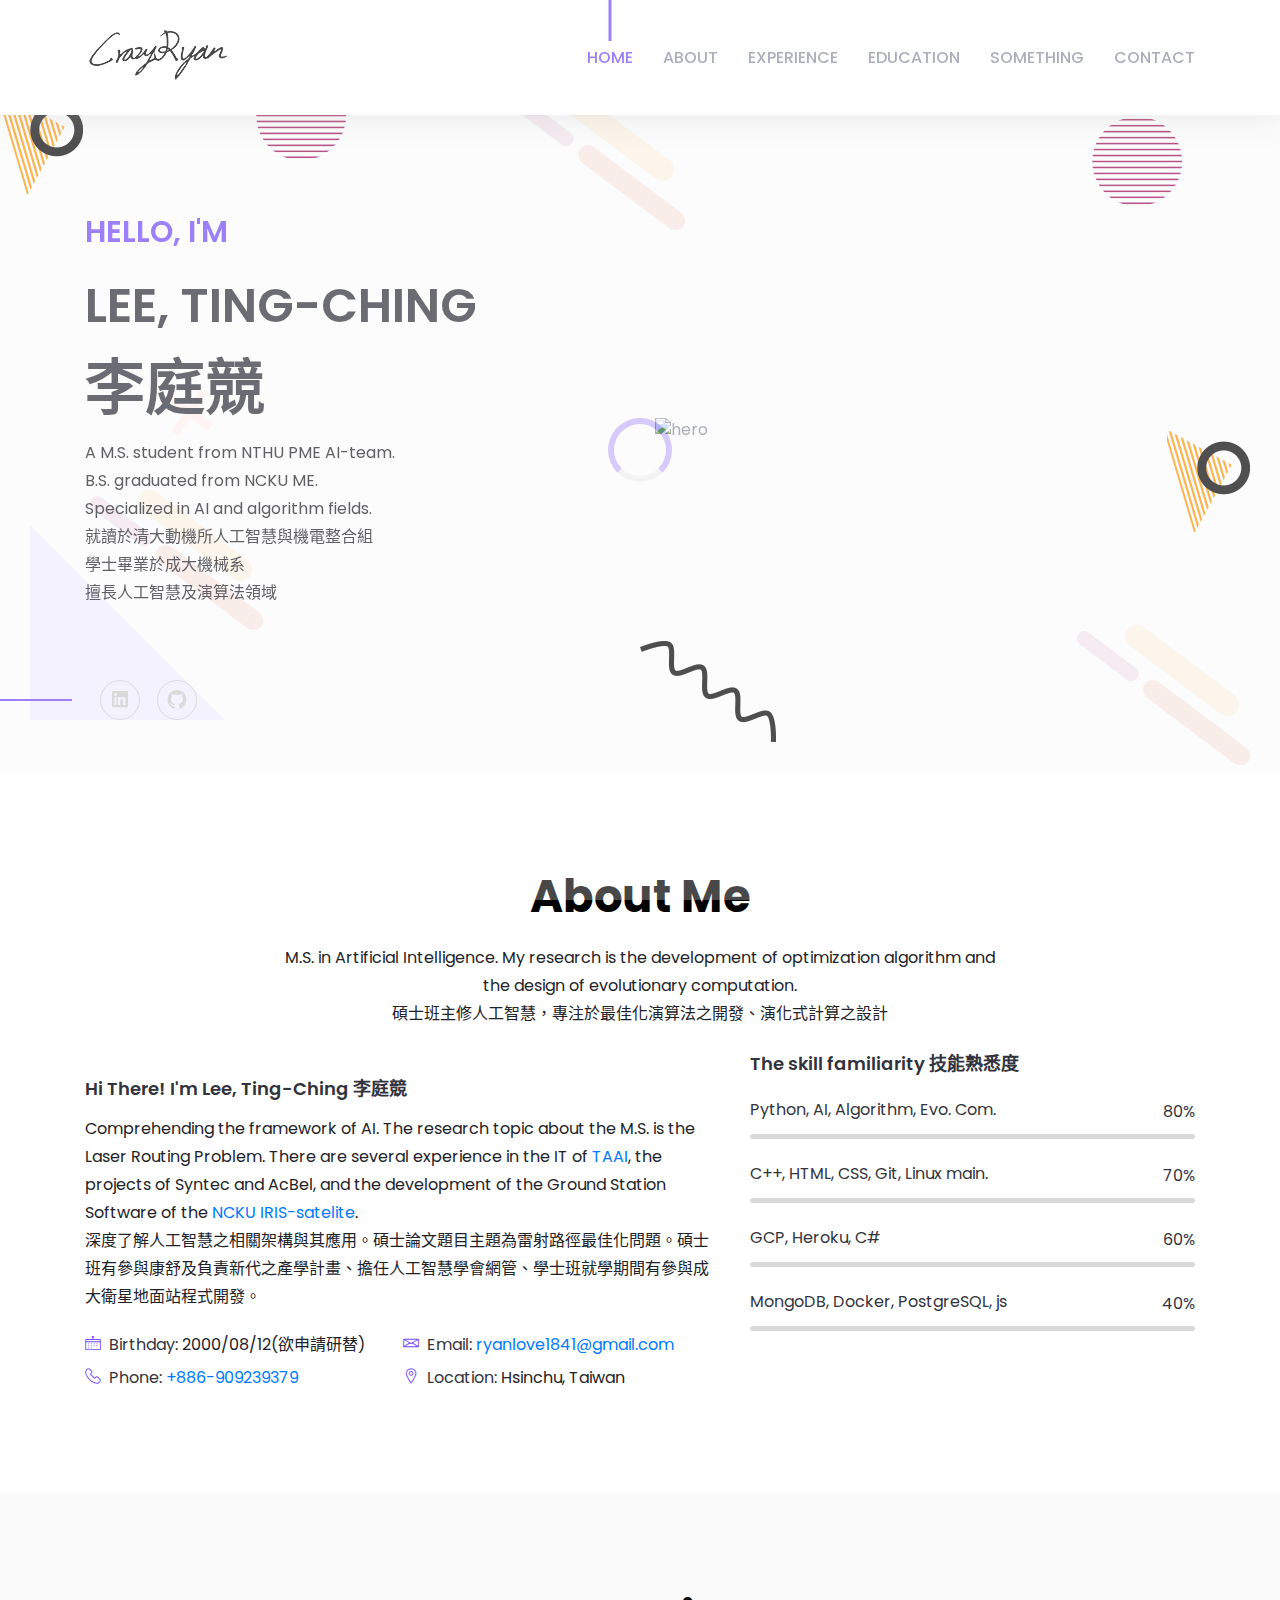
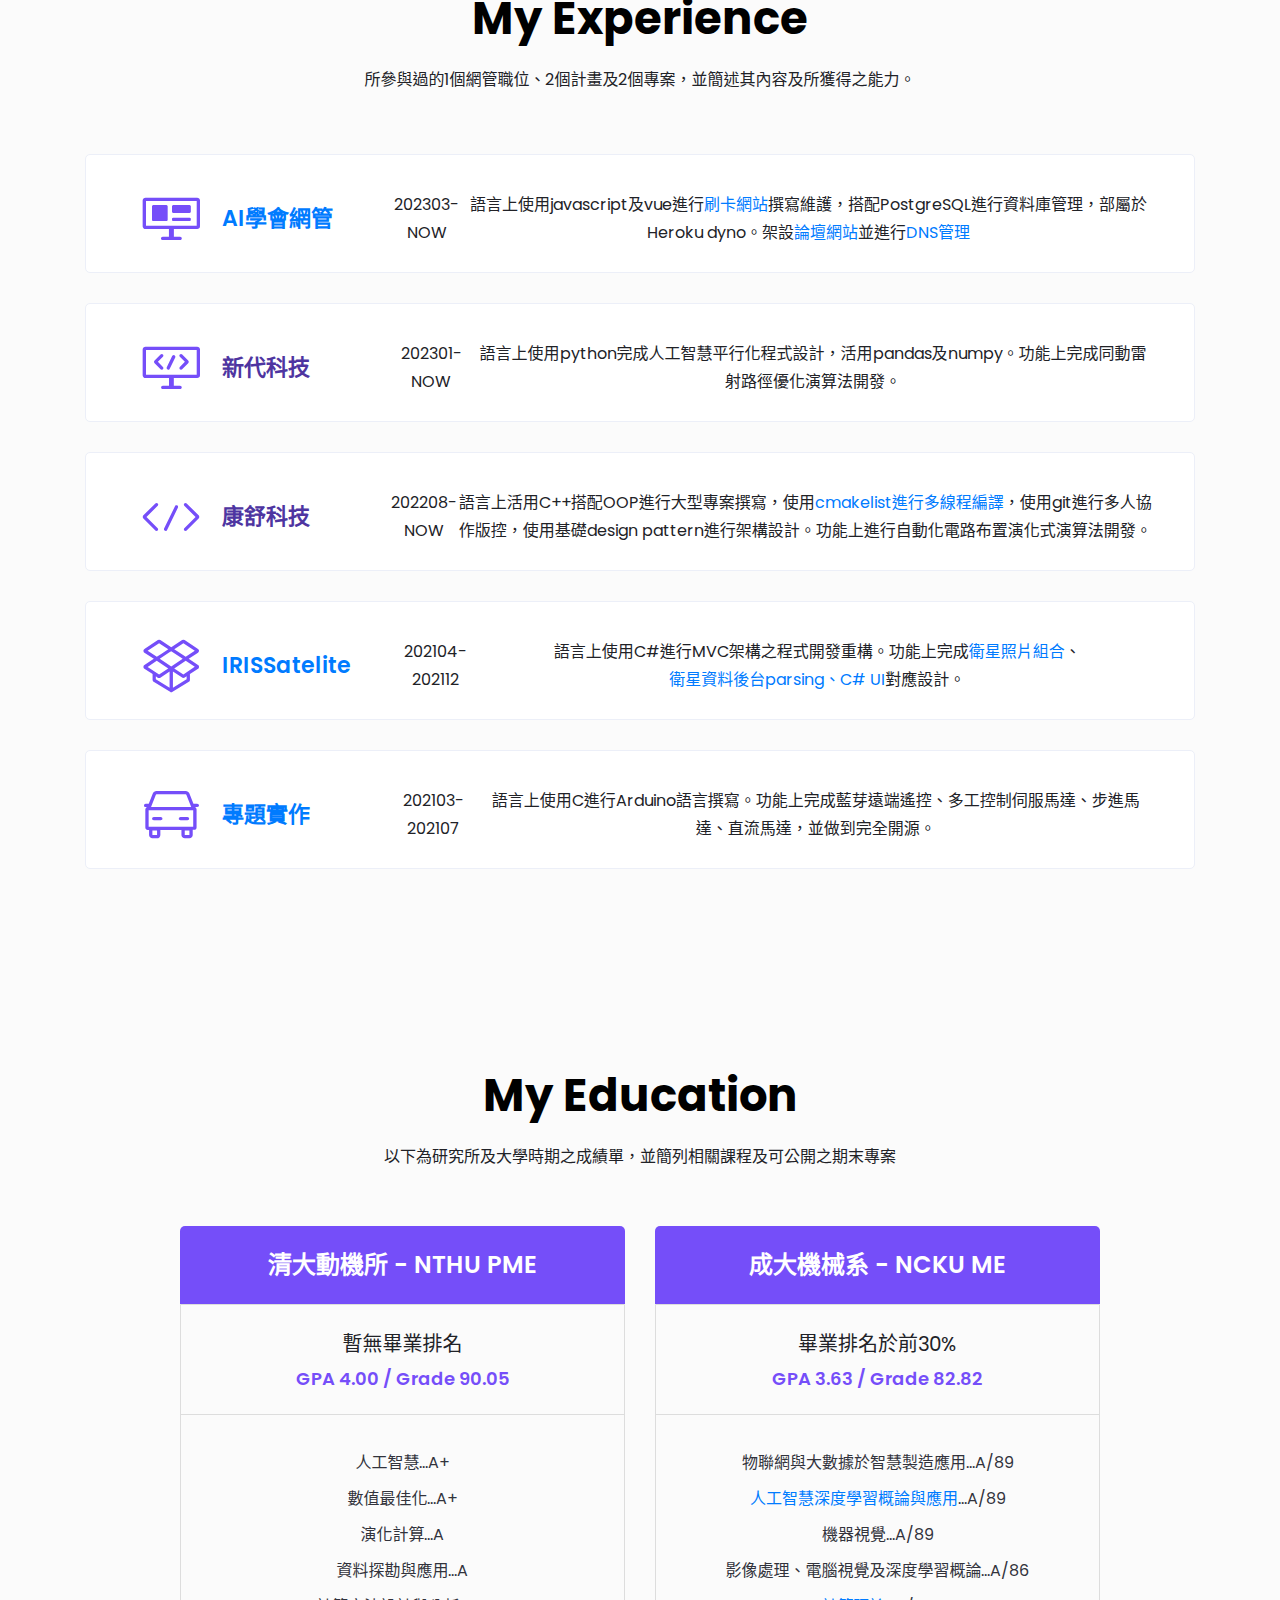
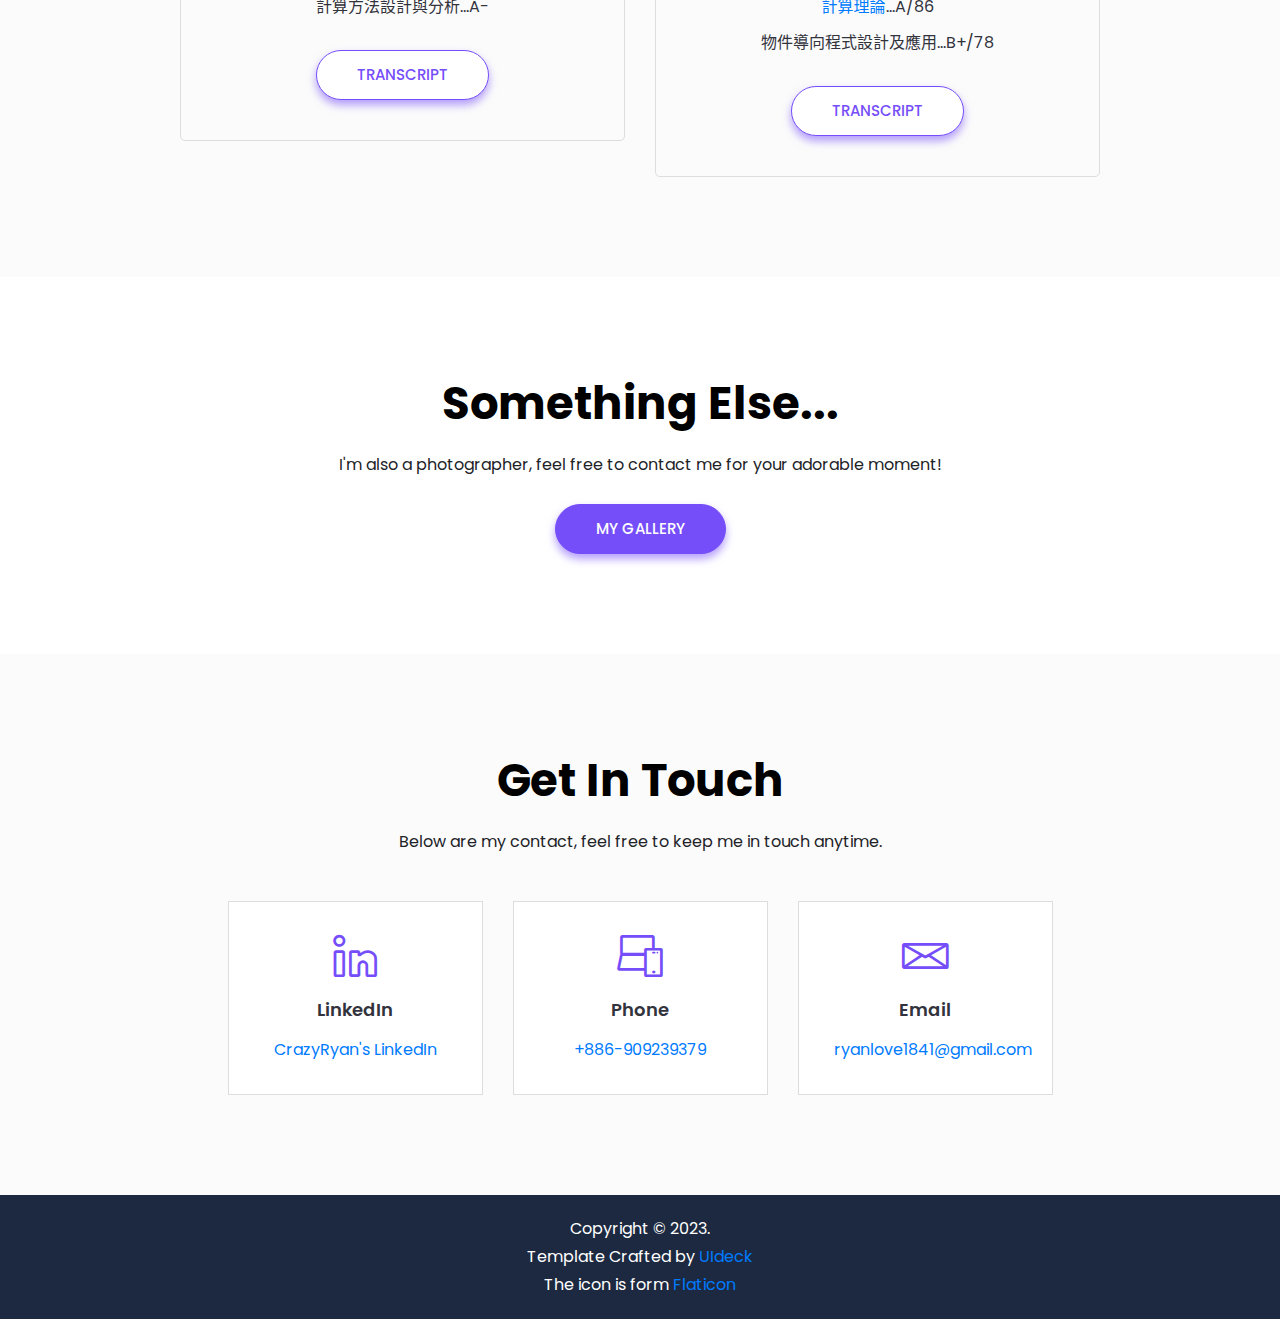
==== commit f92bf1b0: "1004, update transcripts" ====
--- a/index.html
+++ b/index.html
@@ -326,7 +326,7 @@
                         <div class="offset-3 col-9">
                             <div class="service-content">
                                 <p>202303-NOW</p>
-                                <p>語言上使用javascript及vue進行刷卡網站撰寫維護，搭配PostgreSQL進行資料庫管理，部屬於Heroku dyno。架設<a href="https://aiforum2023.cs.nthu.edu.tw/" target="_blank">論壇網站</a>並進行<a href="https://hackmd.io/gUf_204LSWWnr051dxDRnA" target="_blank">DNS管理</a></p>
+                                <p>語言上使用javascript及vue進行<a href="http://taai2023-esunbank.taai.org.tw/" target="_blank">刷卡網站</a>撰寫維護，搭配PostgreSQL進行資料庫管理，部屬於Heroku dyno。架設<a href="https://aiforum2023.cs.nthu.edu.tw/" target="_blank">論壇網站</a>並進行<a href="https://hackmd.io/gUf_204LSWWnr051dxDRnA" target="_blank">DNS管理</a></p>
                             </div>
                         </div>
                     </div> <!-- single EXP -->
@@ -346,7 +346,7 @@
                         <div class="offset-3 col-9">
                             <div class="service-content">
                                 <p>202301-NOW</p>
-                                <p>語言上使用python完成平行化程式設計，活用pandas及numpy。功能上完成同動雷射路徑優化演算法開發。</p>
+                                <p>語言上使用python完成人工智慧平行化程式設計，活用pandas及numpy。功能上完成同動雷射路徑優化演算法開發。</p>
                             </div>
                         </div>
                     </div> <!-- single EXP -->
@@ -366,7 +366,7 @@
                         <div class="offset-3 col-9">
                             <div class="service-content">
                                 <p>202208-NOW</p>
-                                <p>語言上活用C++搭配OOP進行大型專案撰寫，使用<a href="https://hackmd.io/ytTSGThsSbSOxpals5sFIg" target="_blank">cmakelist進行多線程編譯</a>，使用git進行多人協作版控。功能上進行自動化電路布置演化式演算法開發。</p>
+                                <p>語言上活用C++搭配OOP進行大型專案撰寫，使用<a href="https://hackmd.io/ytTSGThsSbSOxpals5sFIg" target="_blank">cmakelist進行多線程編譯</a>，使用git進行多人協作版控，使用基礎design pattern進行架構設計。功能上進行自動化電路布置演化式演算法開發。</p>
                             </div>
                         </div>
                     </div> <!-- single EXP -->
@@ -439,7 +439,7 @@
                         <div class="pricing-body">
                             <div class="pricing-text">
                                 <p><span class="text">暫無畢業排名</span></p>
-                                <p><span class="GPA">GPA 4.00 / Grade A</span></p>
+                                <p><span class="GPA">GPA 4.00 / Grade 90.05</span></p>
                             </div>
                             <div class="pricing-list">
                                 <ul>
@@ -451,7 +451,7 @@
                                 </ul>
                             </div>
                             <div class="pricing-btn">
-                                <a class="main-btn" href="#contact">Transcript</a>
+                                <a class="main-btn" href="/assets/transcripts/NTHU_111033626_Lee_Ting_Ching.pdf" target="_blank">Transcript</a>
                             </div>
                         </div>
                     </div> <!-- single -->
@@ -477,7 +477,7 @@
                                 </ul>
                             </div>
                             <div class="pricing-btn">
-                                <a class="main-btn" href="#contact">Transcript</a>
+                                <a class="main-btn" href="/assets/transcripts/NCKU_E14073190_Lee_Ting_Ching.pdf" target="_blank">Transcript</a>
                             </div>
                         </div>
                     </div> <!-- single -->
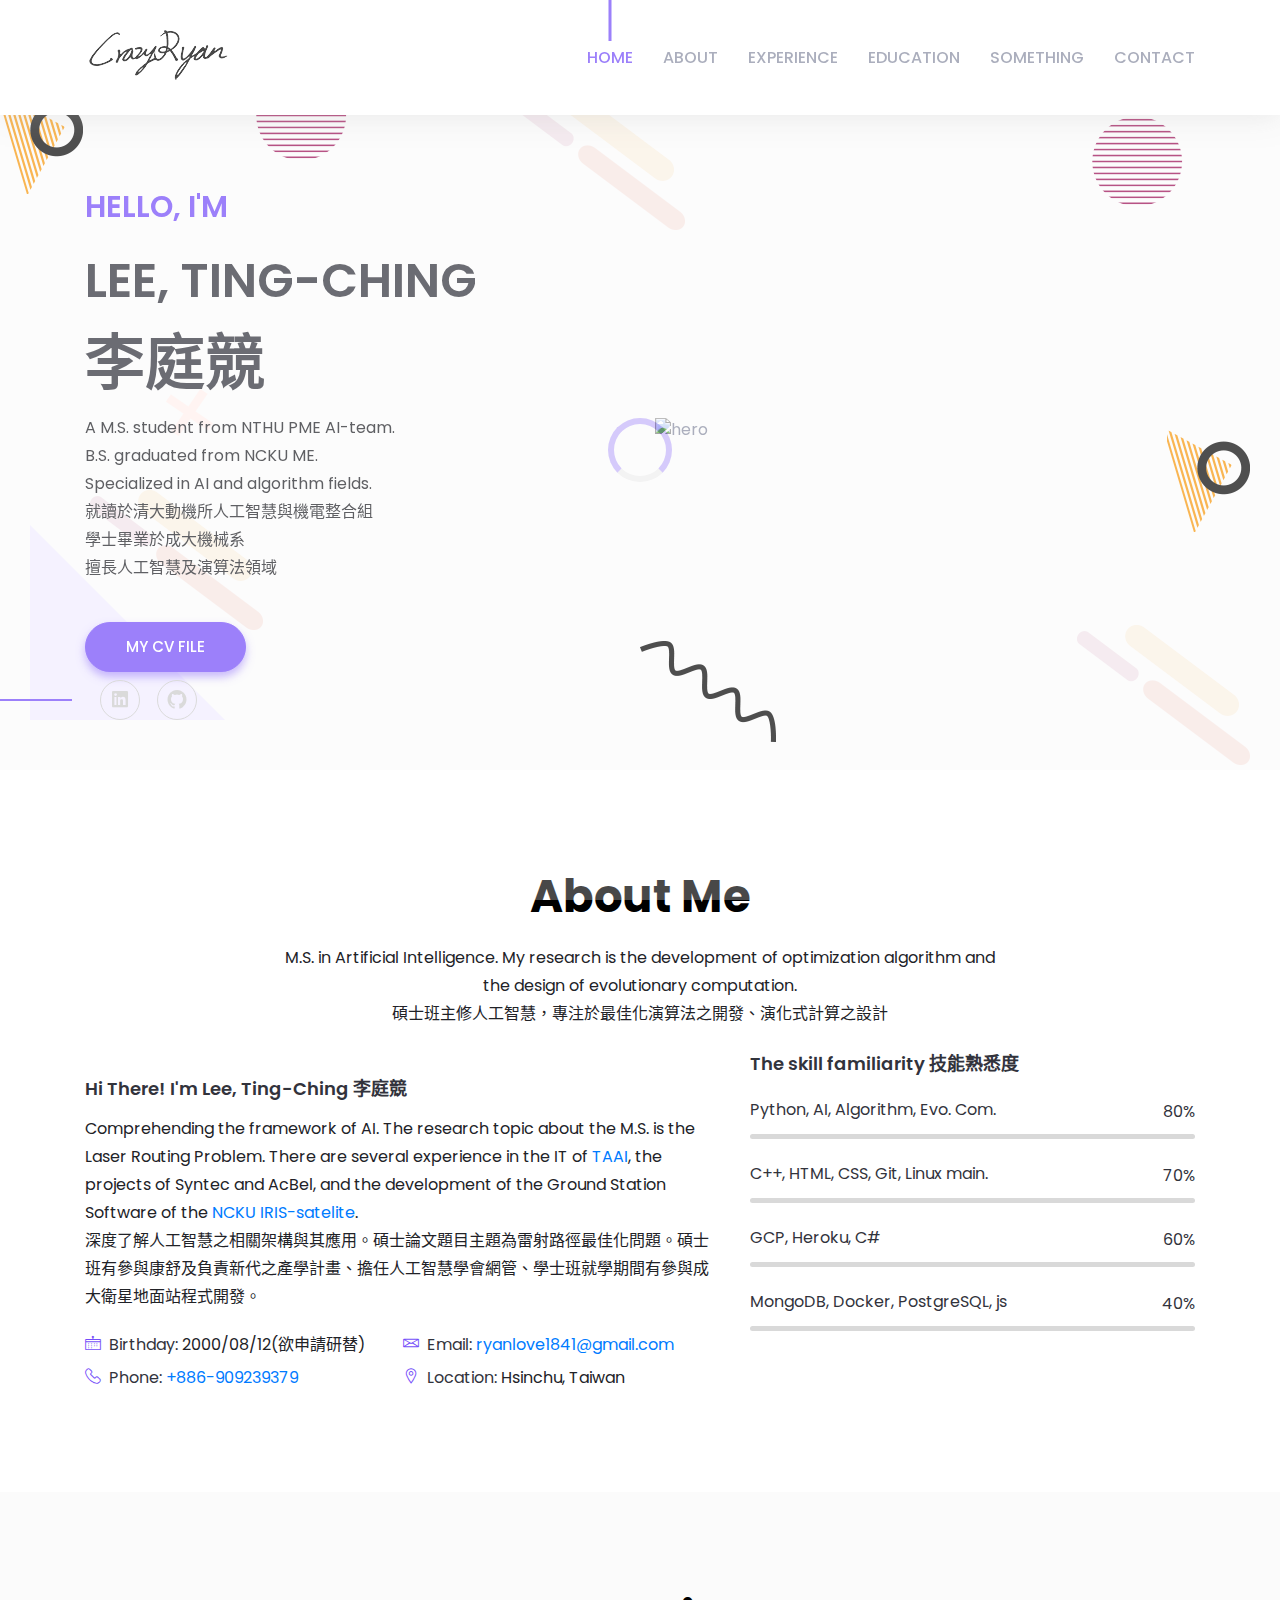
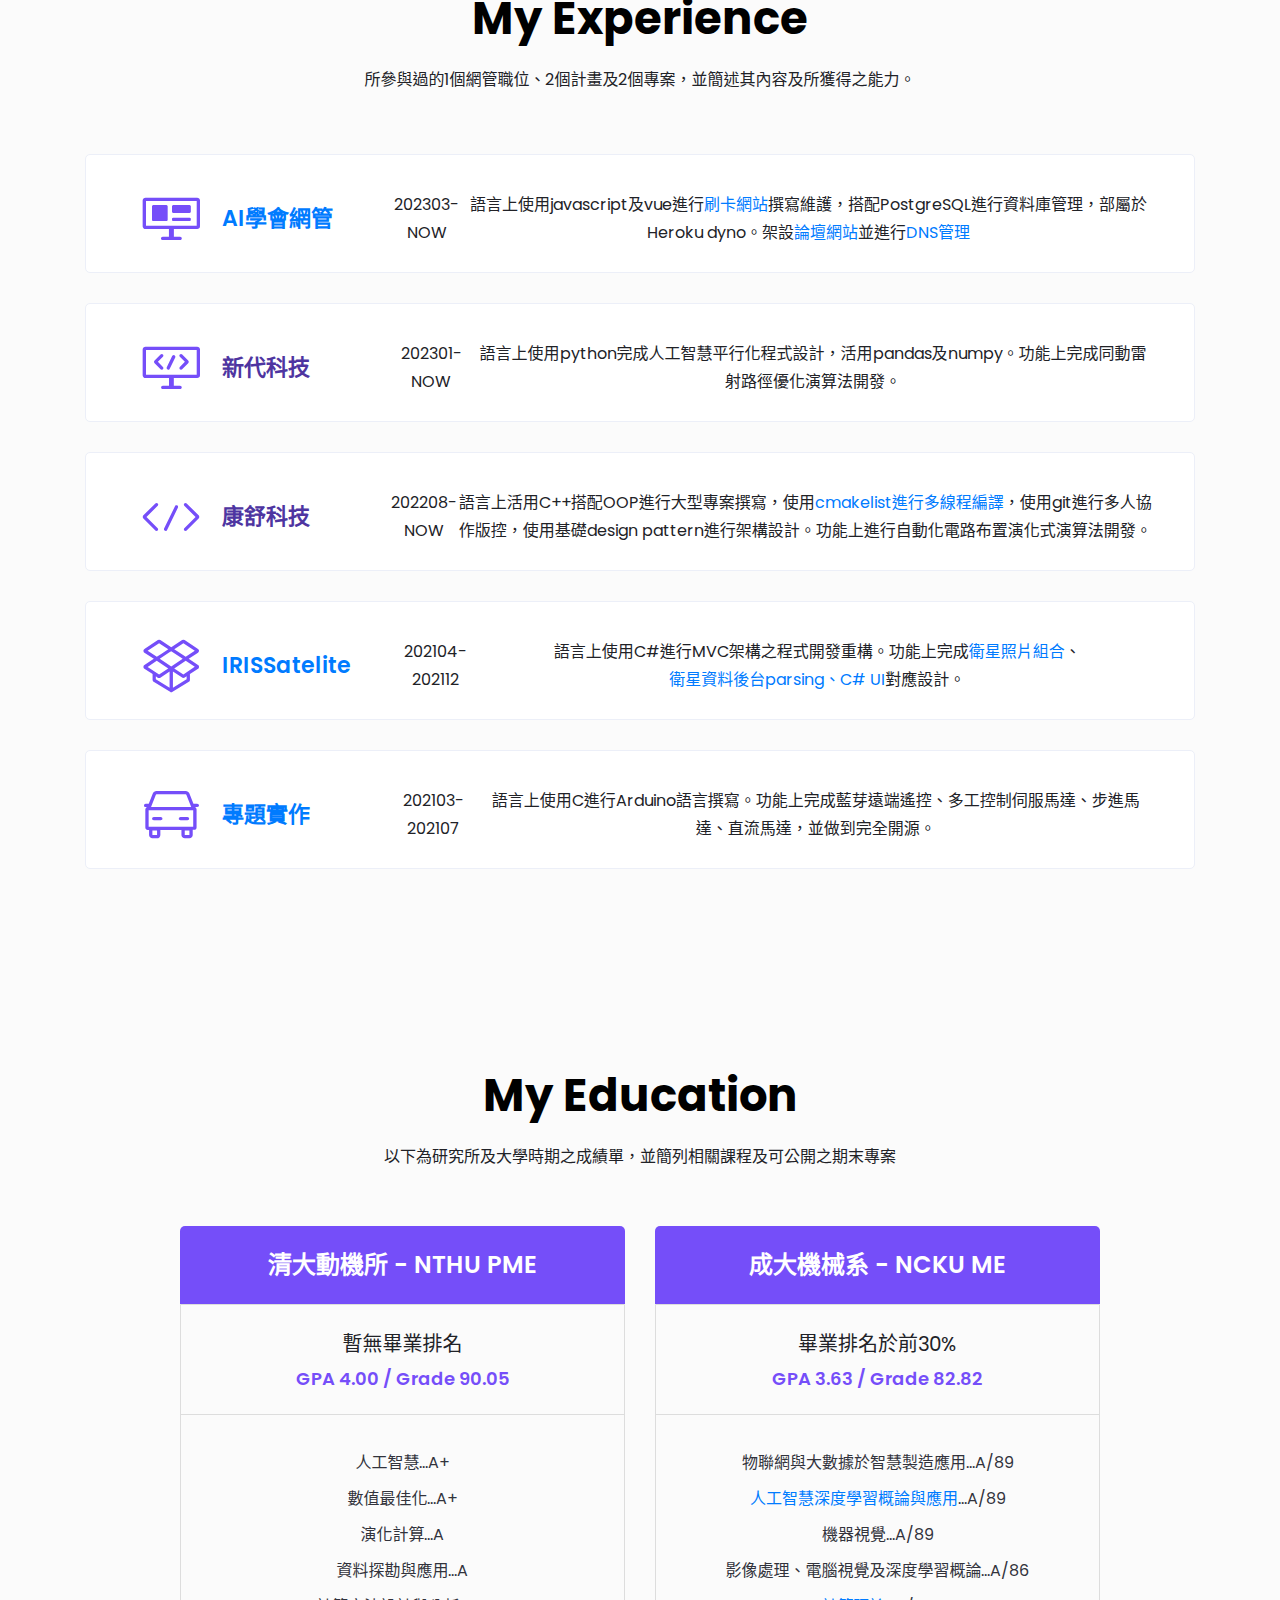
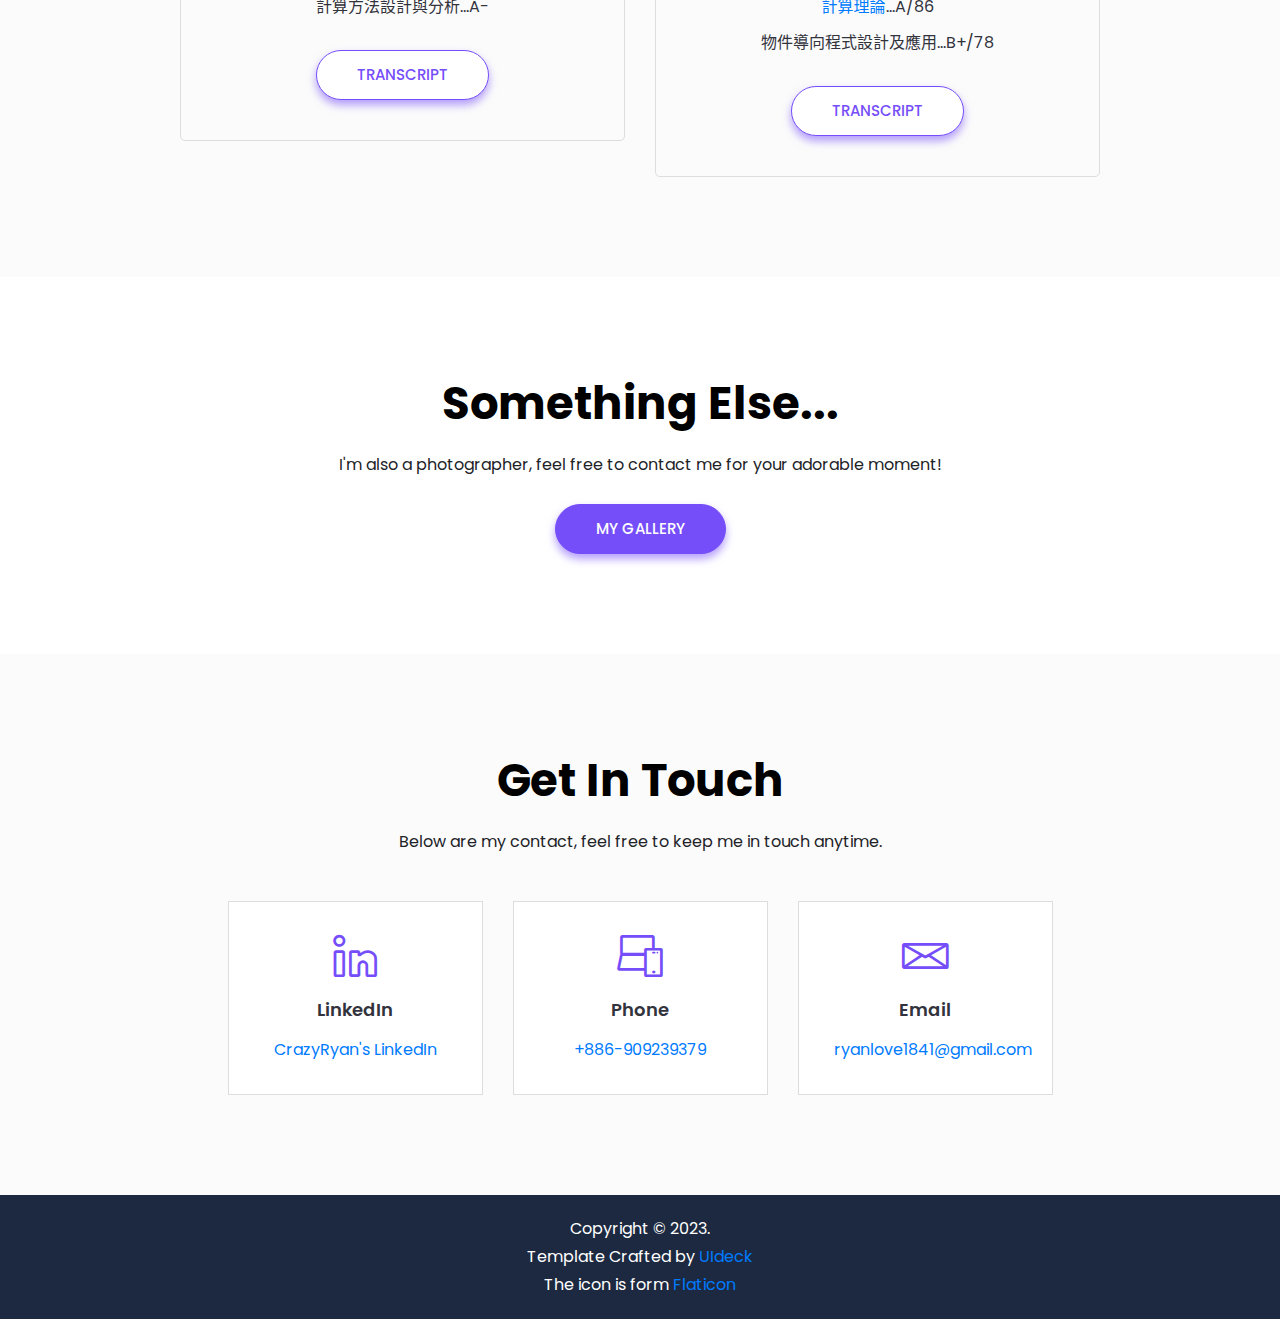
==== commit bf9d1ea9: "1029, upload CV" ====
--- a/index.html
+++ b/index.html
@@ -133,7 +133,7 @@
                             就讀於清大動機所人工智慧與機電整合組<br>
                             學士畢業於成大機械系<br>
                             擅長人工智慧及演算法領域</p>
-                            <!-- <a class="main-btn" href="#work">My CV file</a> -->
+                            <a class="main-btn" href="/assets/Lee_Ting_Ching_CV.pdf" target="_blank">My CV file</a>
                             
                         </div> <!-- header content right -->
                     </div>
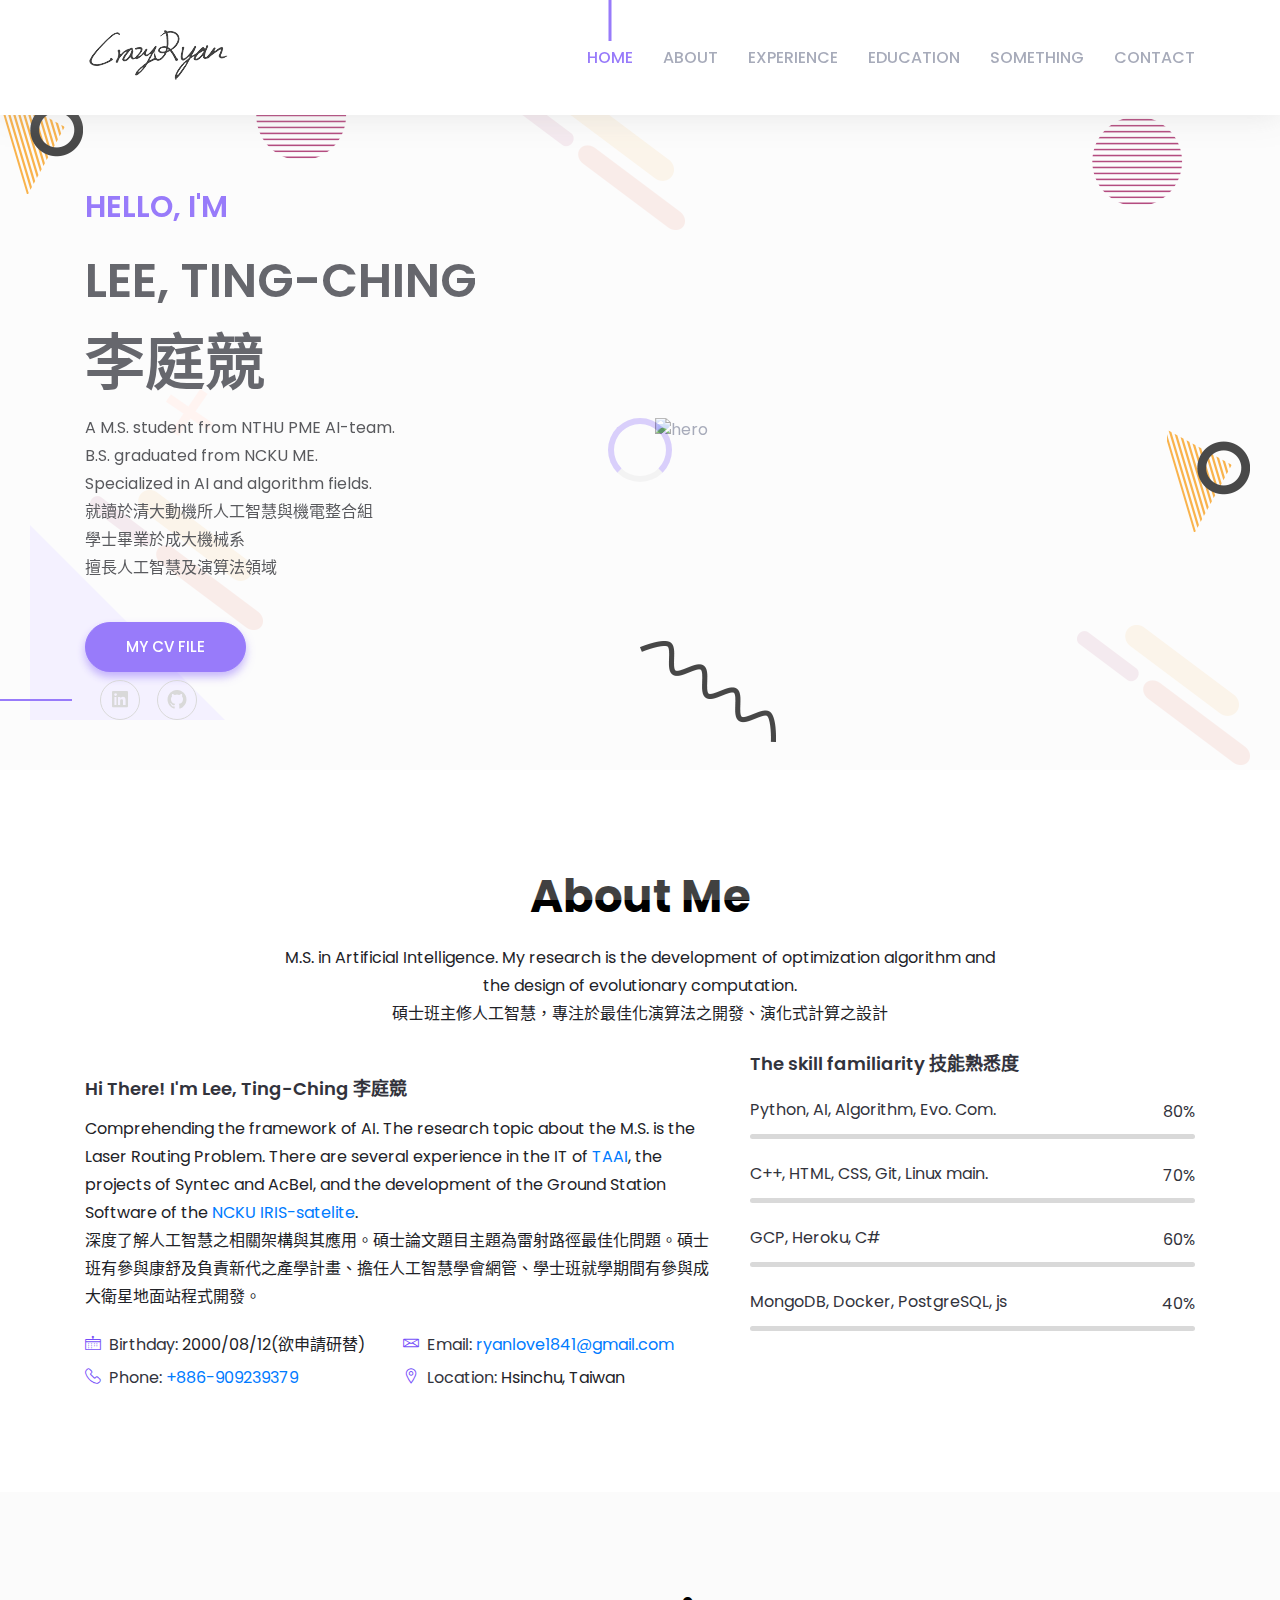
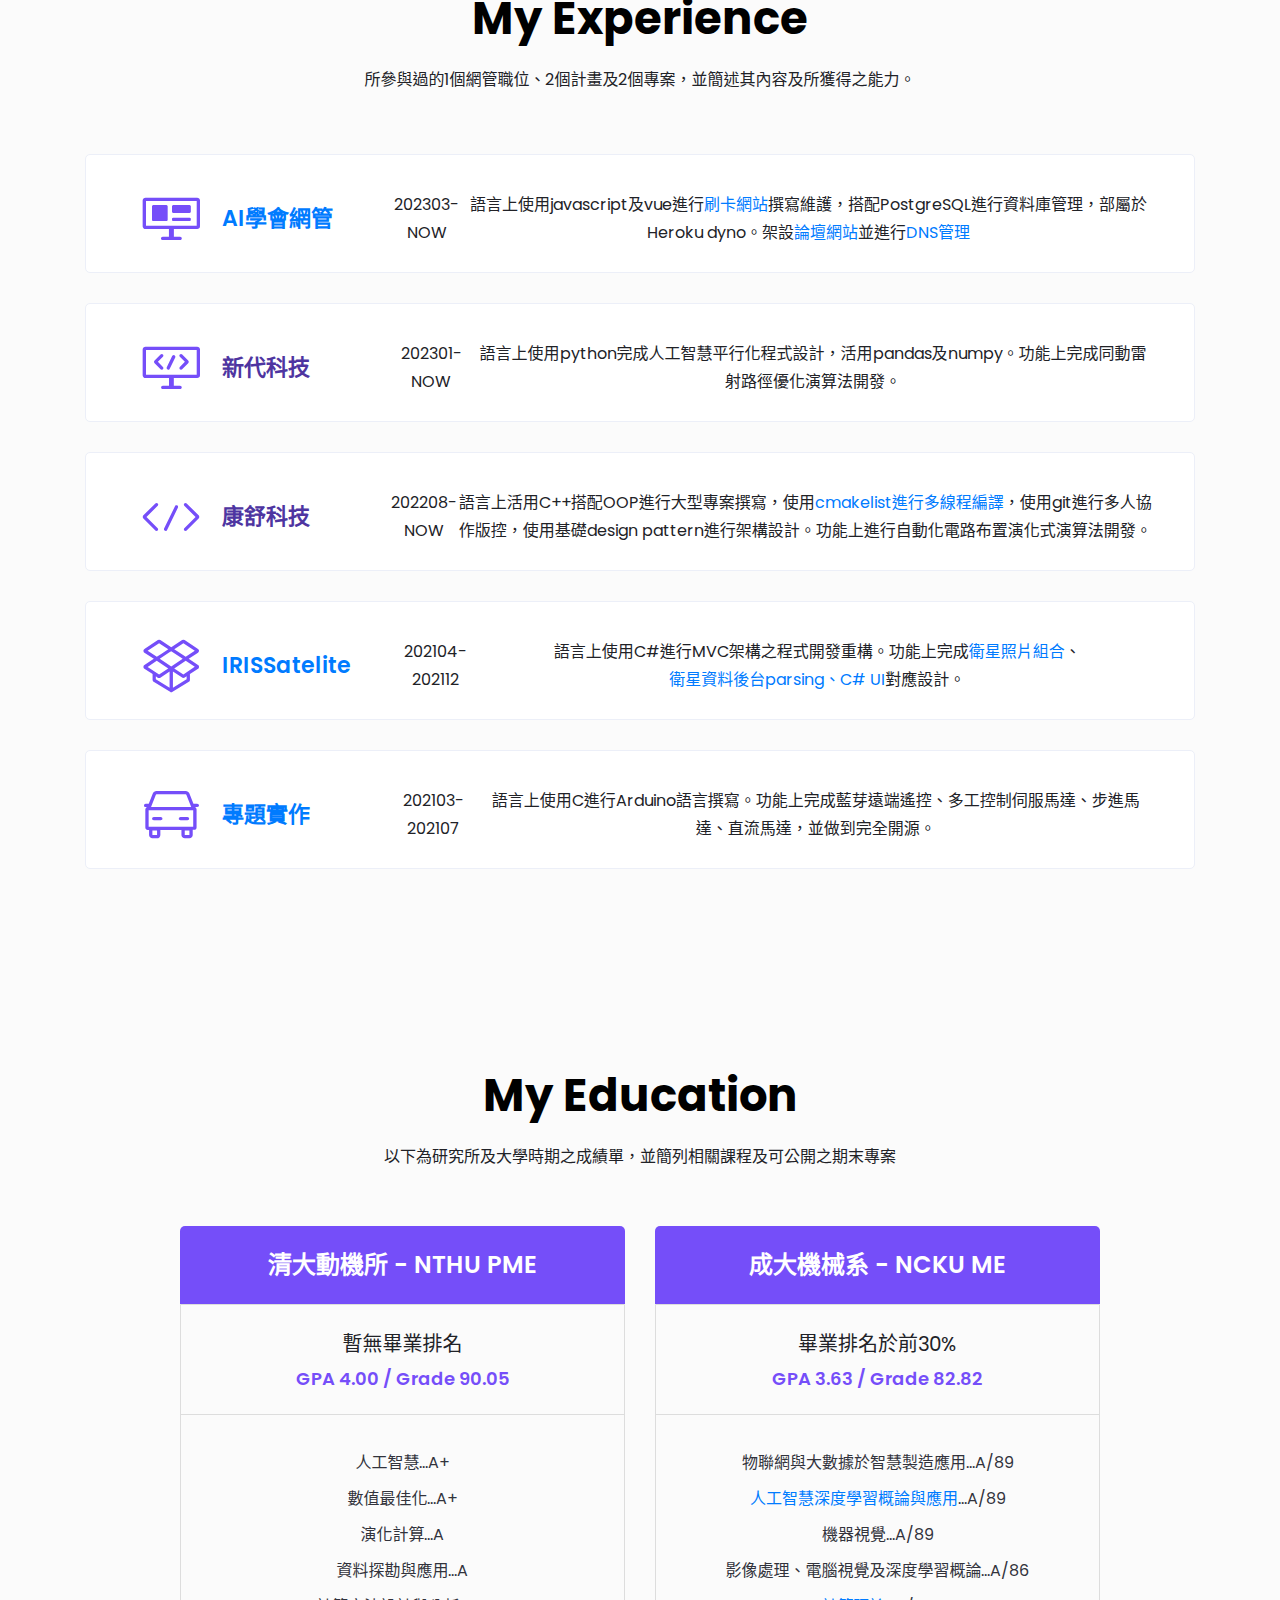
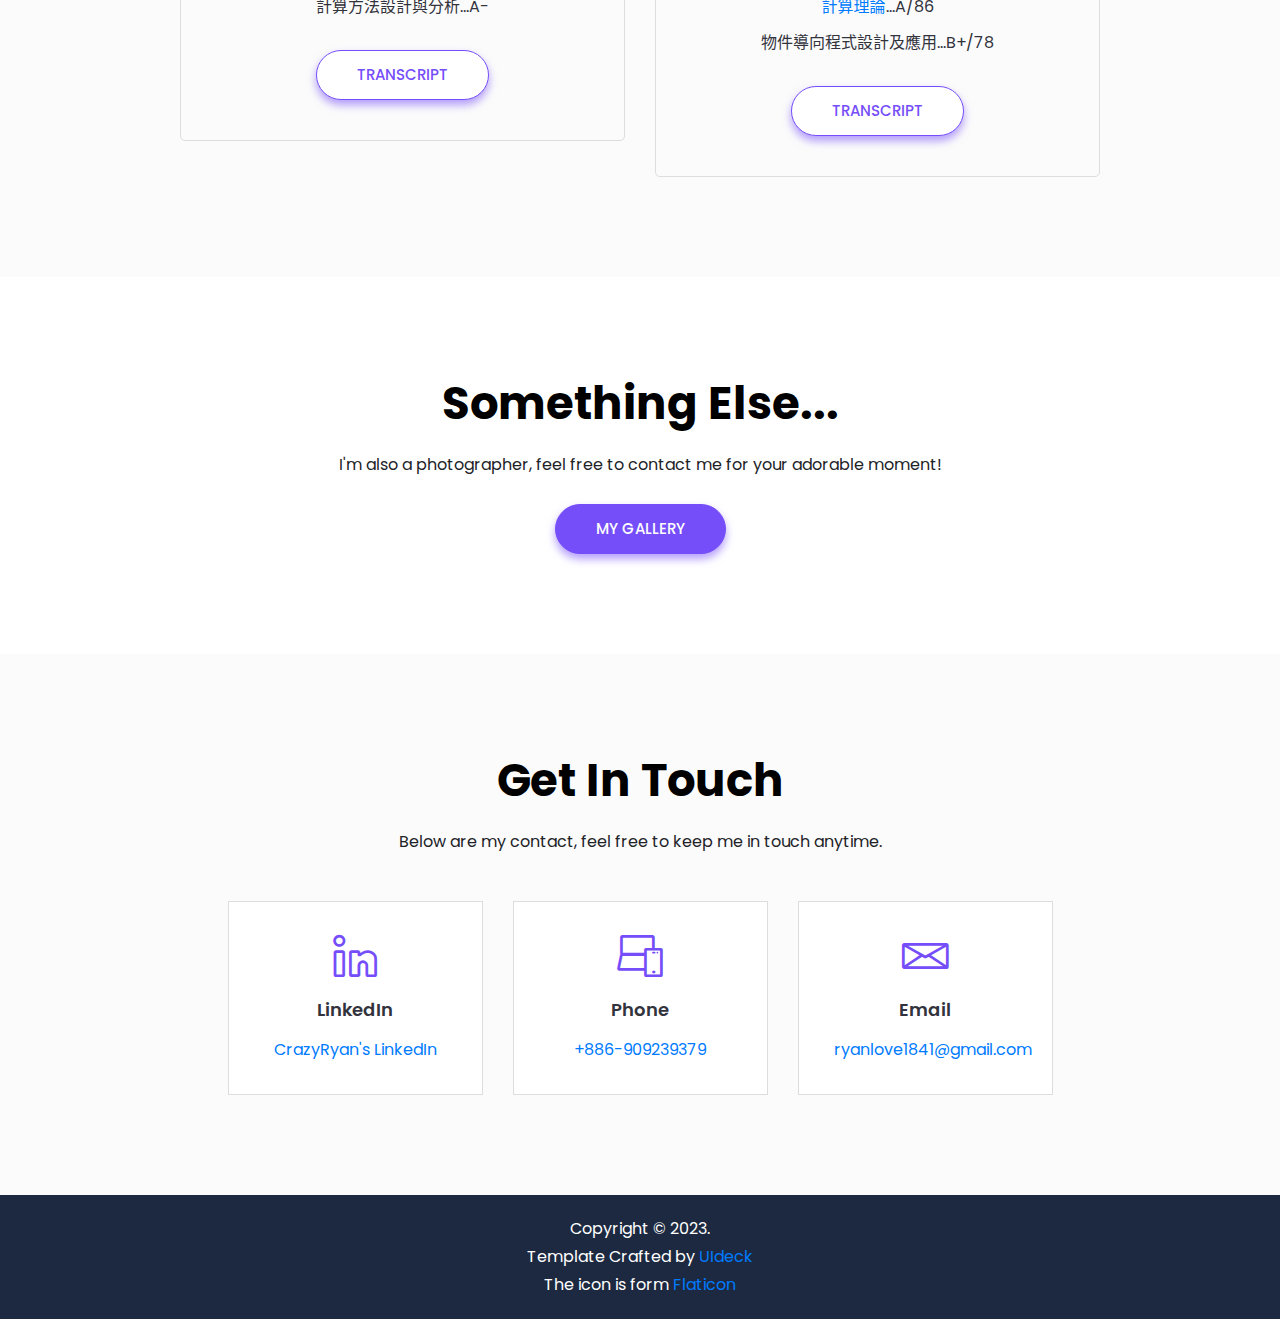
==== commit 5554214c: "240115, update the link" ====
--- a/index.html
+++ b/index.html
@@ -326,7 +326,7 @@
                         <div class="offset-3 col-9">
                             <div class="service-content">
                                 <p>202303-NOW</p>
-                                <p>語言上使用javascript及vue進行<a href="http://taai2023-esunbank.taai.org.tw/" target="_blank">刷卡網站</a>撰寫維護，搭配PostgreSQL進行資料庫管理，部屬於Heroku dyno。架設<a href="https://aiforum2023.cs.nthu.edu.tw/" target="_blank">論壇網站</a>並進行<a href="https://hackmd.io/gUf_204LSWWnr051dxDRnA" target="_blank">DNS管理</a></p>
+                                <p>語言上使用javascript及vue進行<a href="https://esunbank.taai.org.tw/" target="_blank">刷卡網站</a>撰寫維護，搭配PostgreSQL進行資料庫管理，部屬於Heroku dyno。架設<a href="https://aiforum2023.cs.nthu.edu.tw/" target="_blank">論壇網站</a>並進行<a href="https://hackmd.io/gUf_204LSWWnr051dxDRnA" target="_blank">DNS管理</a></p>
                             </div>
                         </div>
                     </div> <!-- single EXP -->
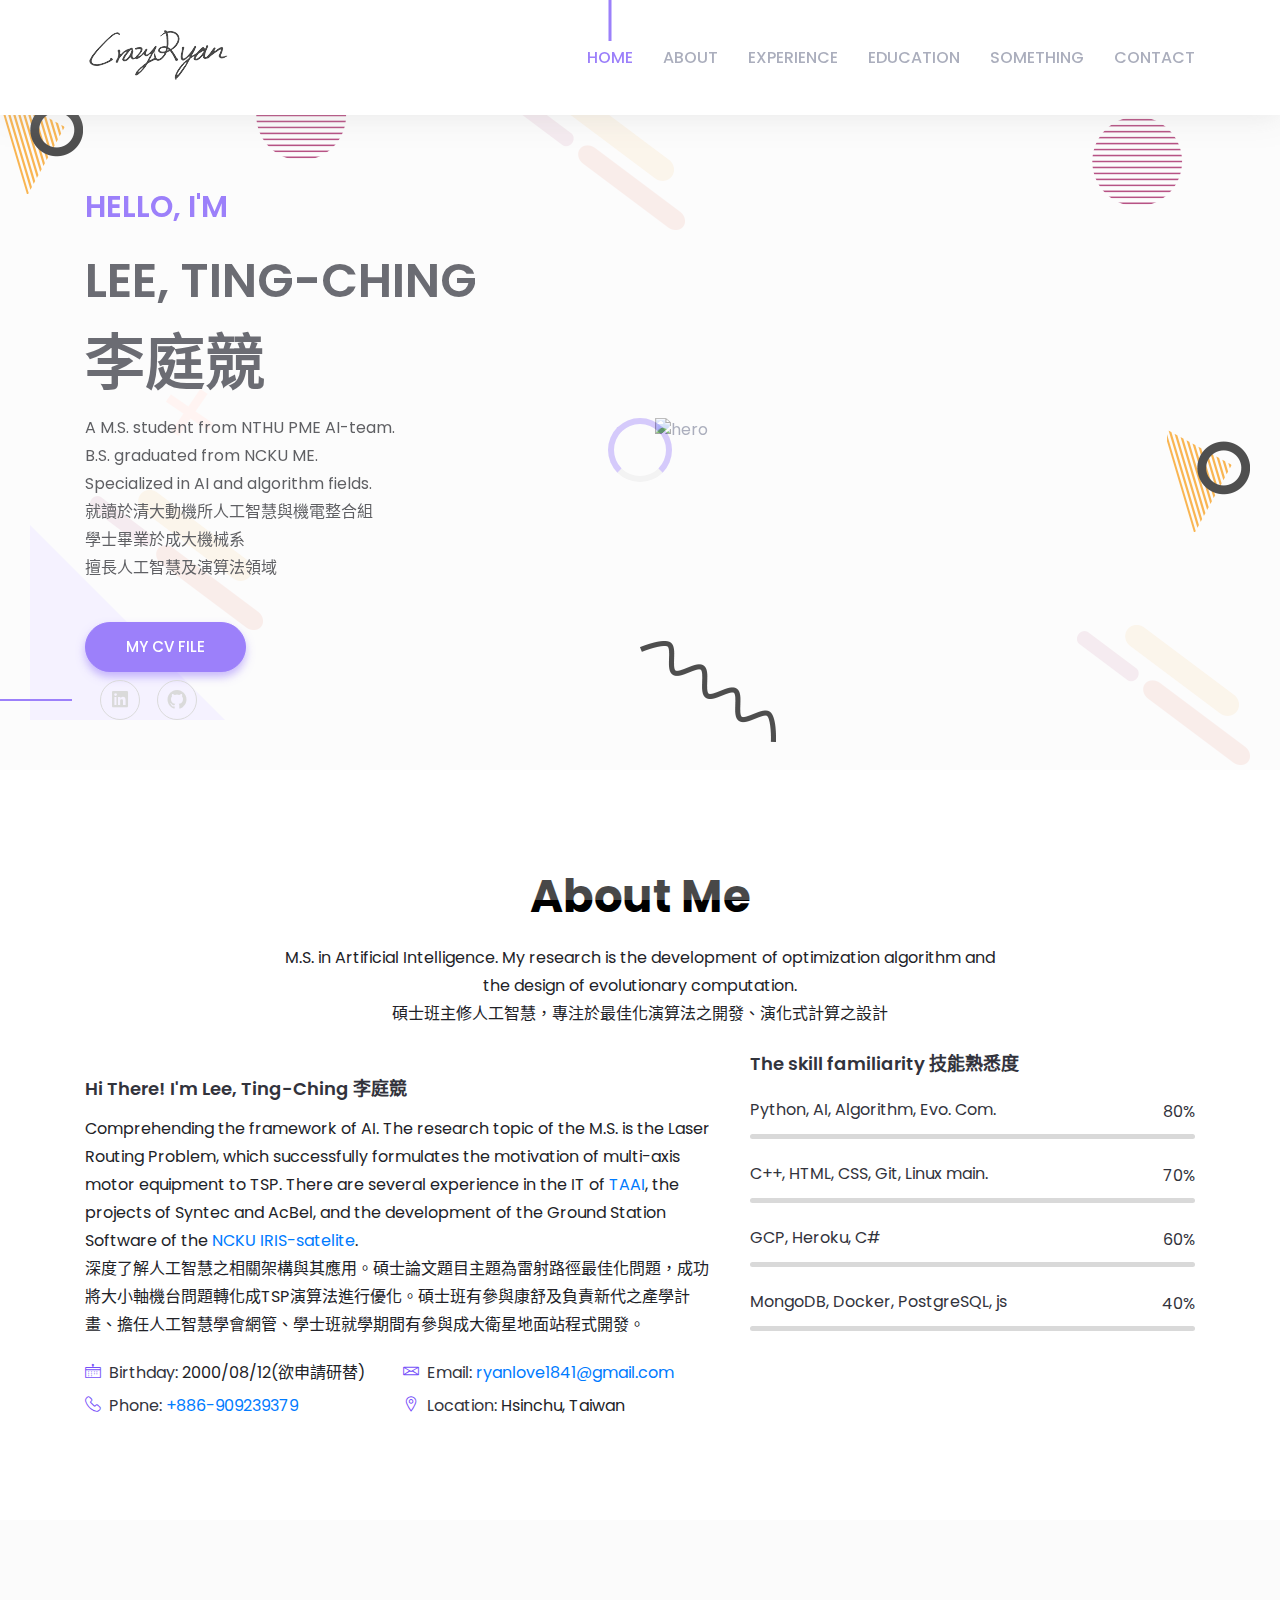
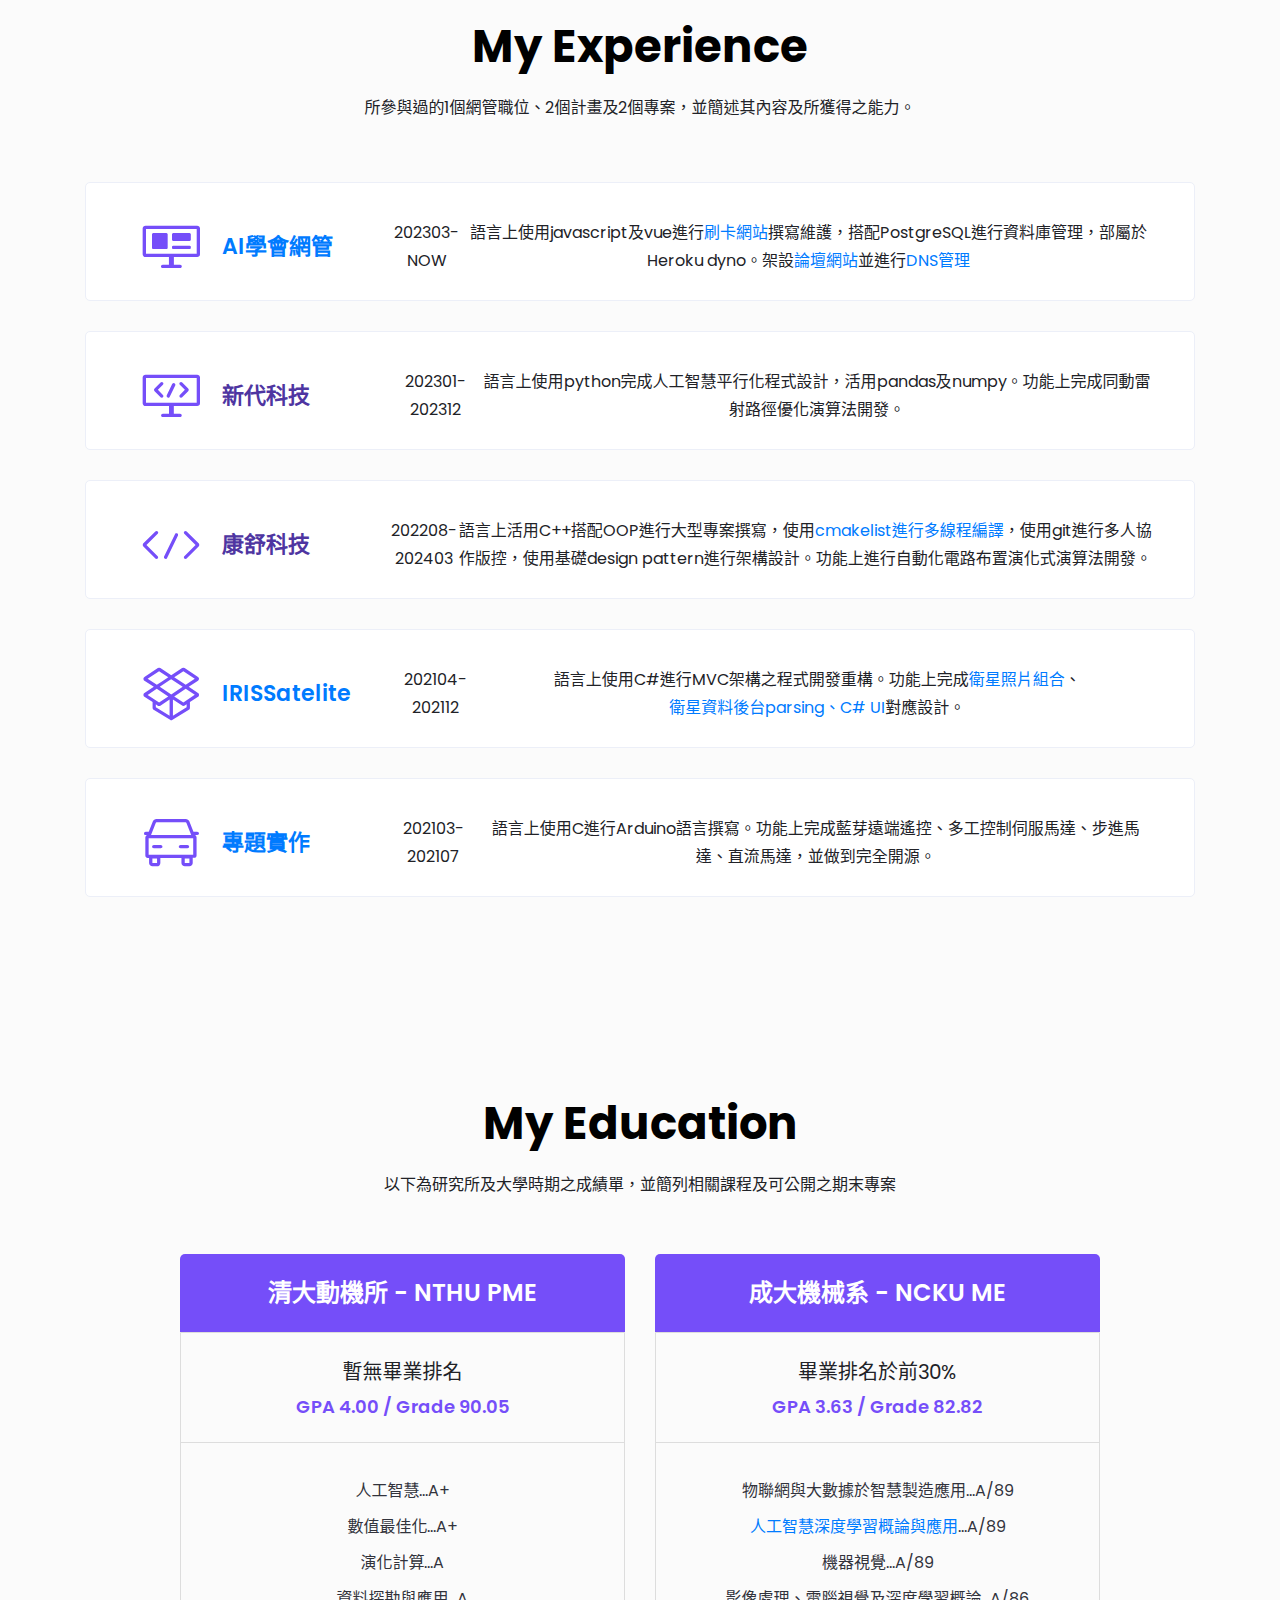
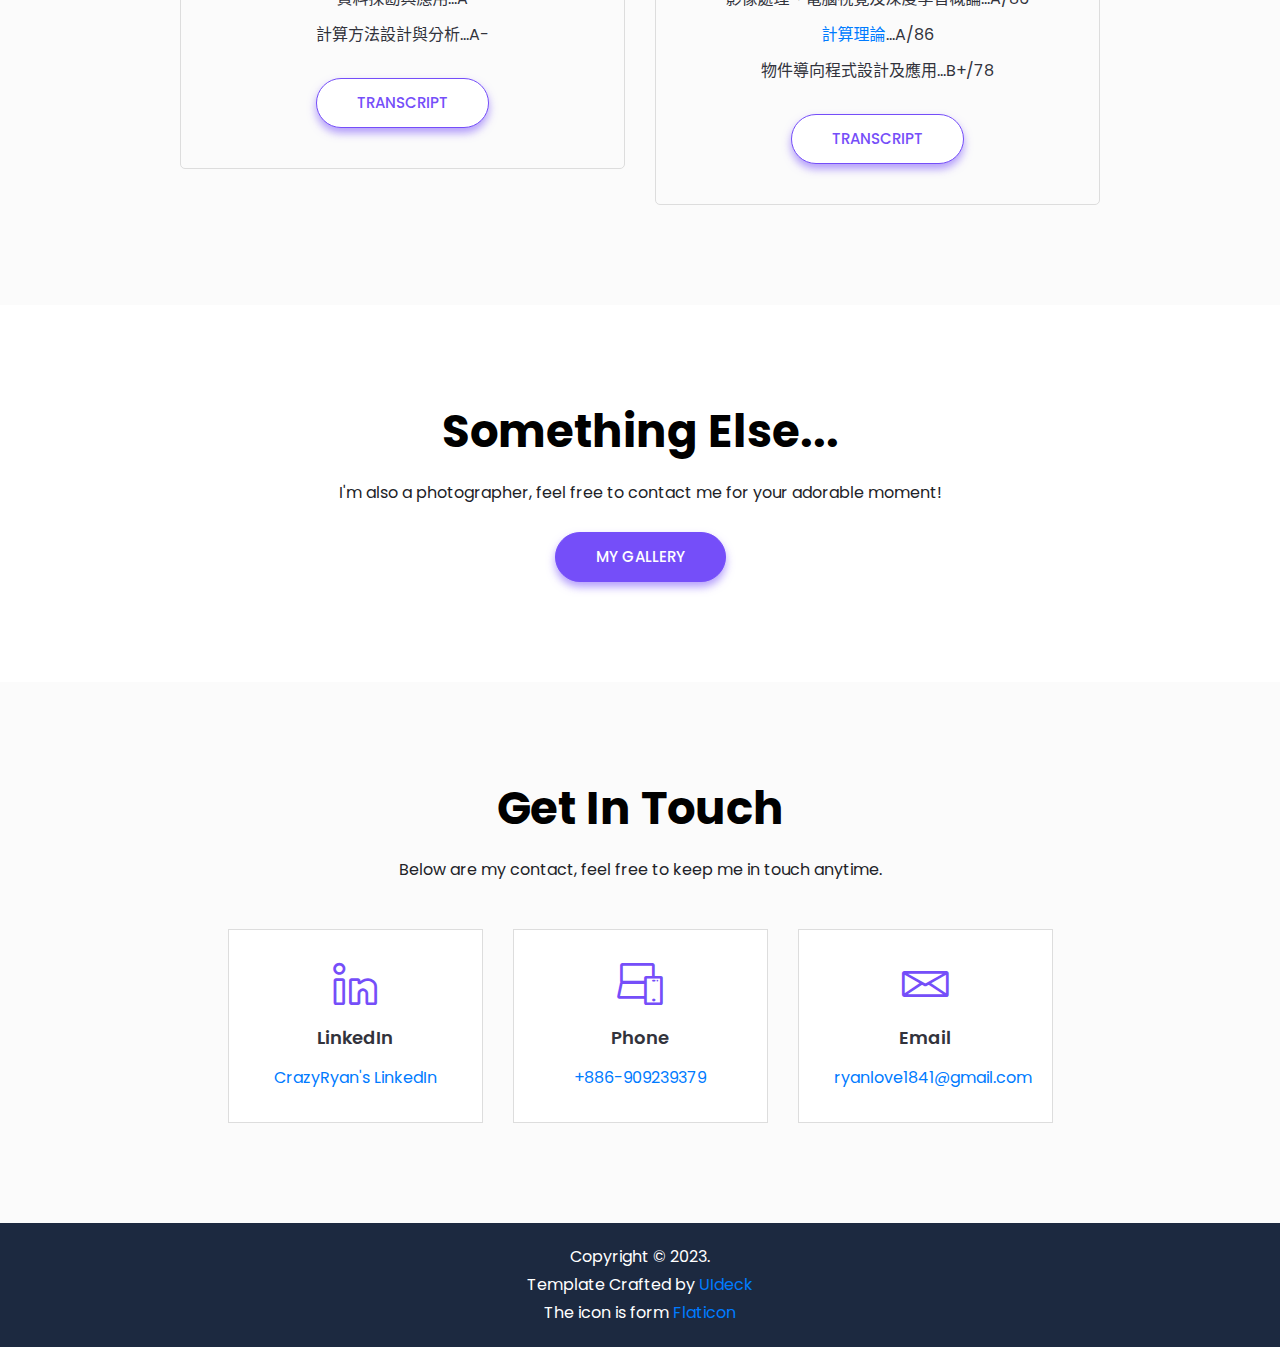
==== commit aa2dc284: "240319, update index.html" ====
--- a/index.html
+++ b/index.html
@@ -178,8 +178,8 @@
                 <div class="col-lg-7">
                     <div class="about-content mt-50">
                         <h5 class="about-title">Hi There! I'm Lee, Ting-Ching 李庭競</h5>
-                        <p>Comprehending the framework of AI. The research topic about the M.S. is the Laser Routing Problem. There are several experience in the IT of <a href="https://www.taai.org.tw/" target="_blank">TAAI</a>, the projects of Syntec and AcBel, and the development of the Ground Station Software of the <a href="http://satellite.ncku.edu.tw/index.html" target="_blank">NCKU IRIS-satelite</a>.<br>
-                            深度了解人工智慧之相關架構與其應用。碩士論文題目主題為雷射路徑最佳化問題。碩士班有參與康舒及負責新代之產學計畫、擔任人工智慧學會網管、學士班就學期間有參與成大衛星地面站程式開發。
+                        <p>Comprehending the framework of AI. The research topic of the M.S. is the Laser Routing Problem, which successfully formulates the motivation of multi-axis motor equipment to TSP. There are several experience in the IT of <a href="https://www.taai.org.tw/" target="_blank">TAAI</a>, the projects of Syntec and AcBel, and the development of the Ground Station Software of the <a href="http://satellite.ncku.edu.tw/index.html" target="_blank">NCKU IRIS-satelite</a>.<br>
+                            深度了解人工智慧之相關架構與其應用。碩士論文題目主題為雷射路徑最佳化問題，成功將大小軸機台問題轉化成TSP演算法進行優化。碩士班有參與康舒及負責新代之產學計畫、擔任人工智慧學會網管、學士班就學期間有參與成大衛星地面站程式開發。
                         </p>
                         <ul class="clearfix">
                             <li>
@@ -345,7 +345,7 @@
                         </div>
                         <div class="offset-3 col-9">
                             <div class="service-content">
-                                <p>202301-NOW</p>
+                                <p>202301-202312</p>
                                 <p>語言上使用python完成人工智慧平行化程式設計，活用pandas及numpy。功能上完成同動雷射路徑優化演算法開發。</p>
                             </div>
                         </div>
@@ -365,7 +365,7 @@
                         </div>
                         <div class="offset-3 col-9">
                             <div class="service-content">
-                                <p>202208-NOW</p>
+                                <p>202208-202403</p>
                                 <p>語言上活用C++搭配OOP進行大型專案撰寫，使用<a href="https://hackmd.io/ytTSGThsSbSOxpals5sFIg" target="_blank">cmakelist進行多線程編譯</a>，使用git進行多人協作版控，使用基礎design pattern進行架構設計。功能上進行自動化電路布置演化式演算法開發。</p>
                             </div>
                         </div>
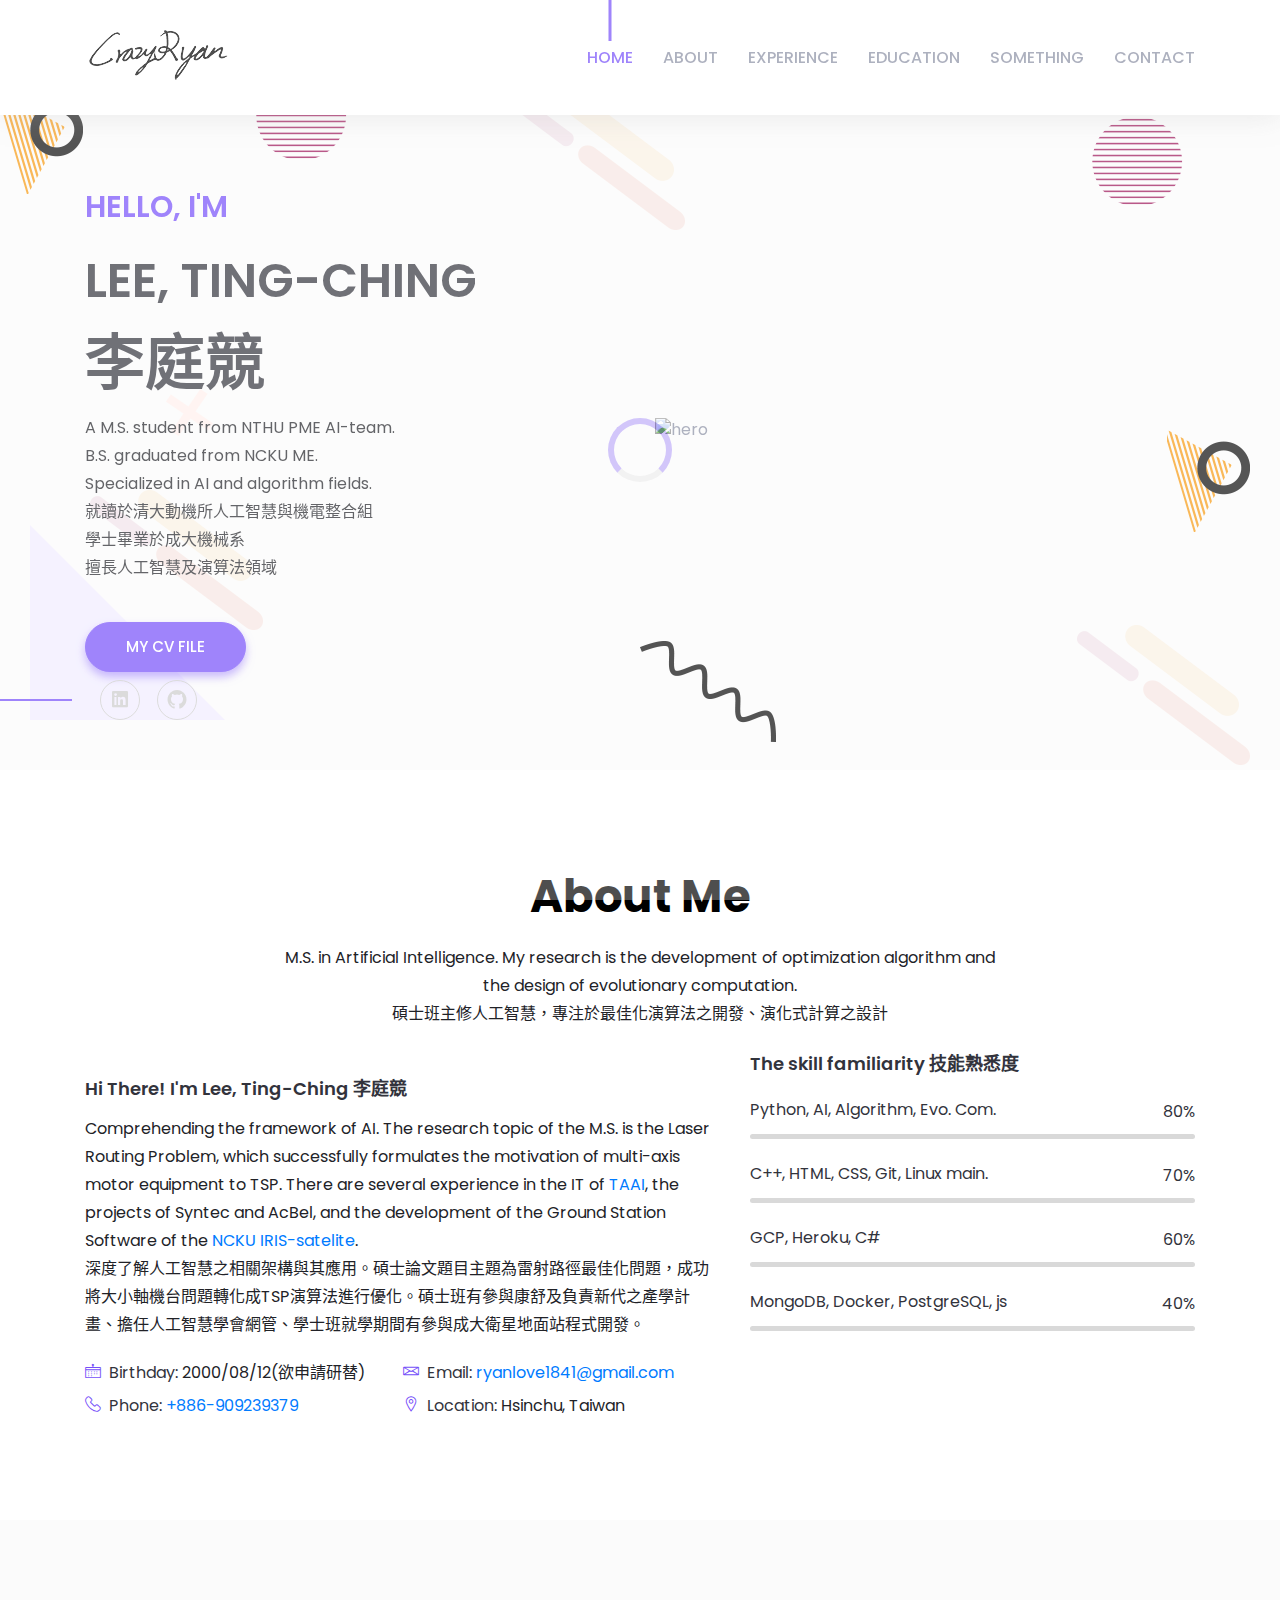
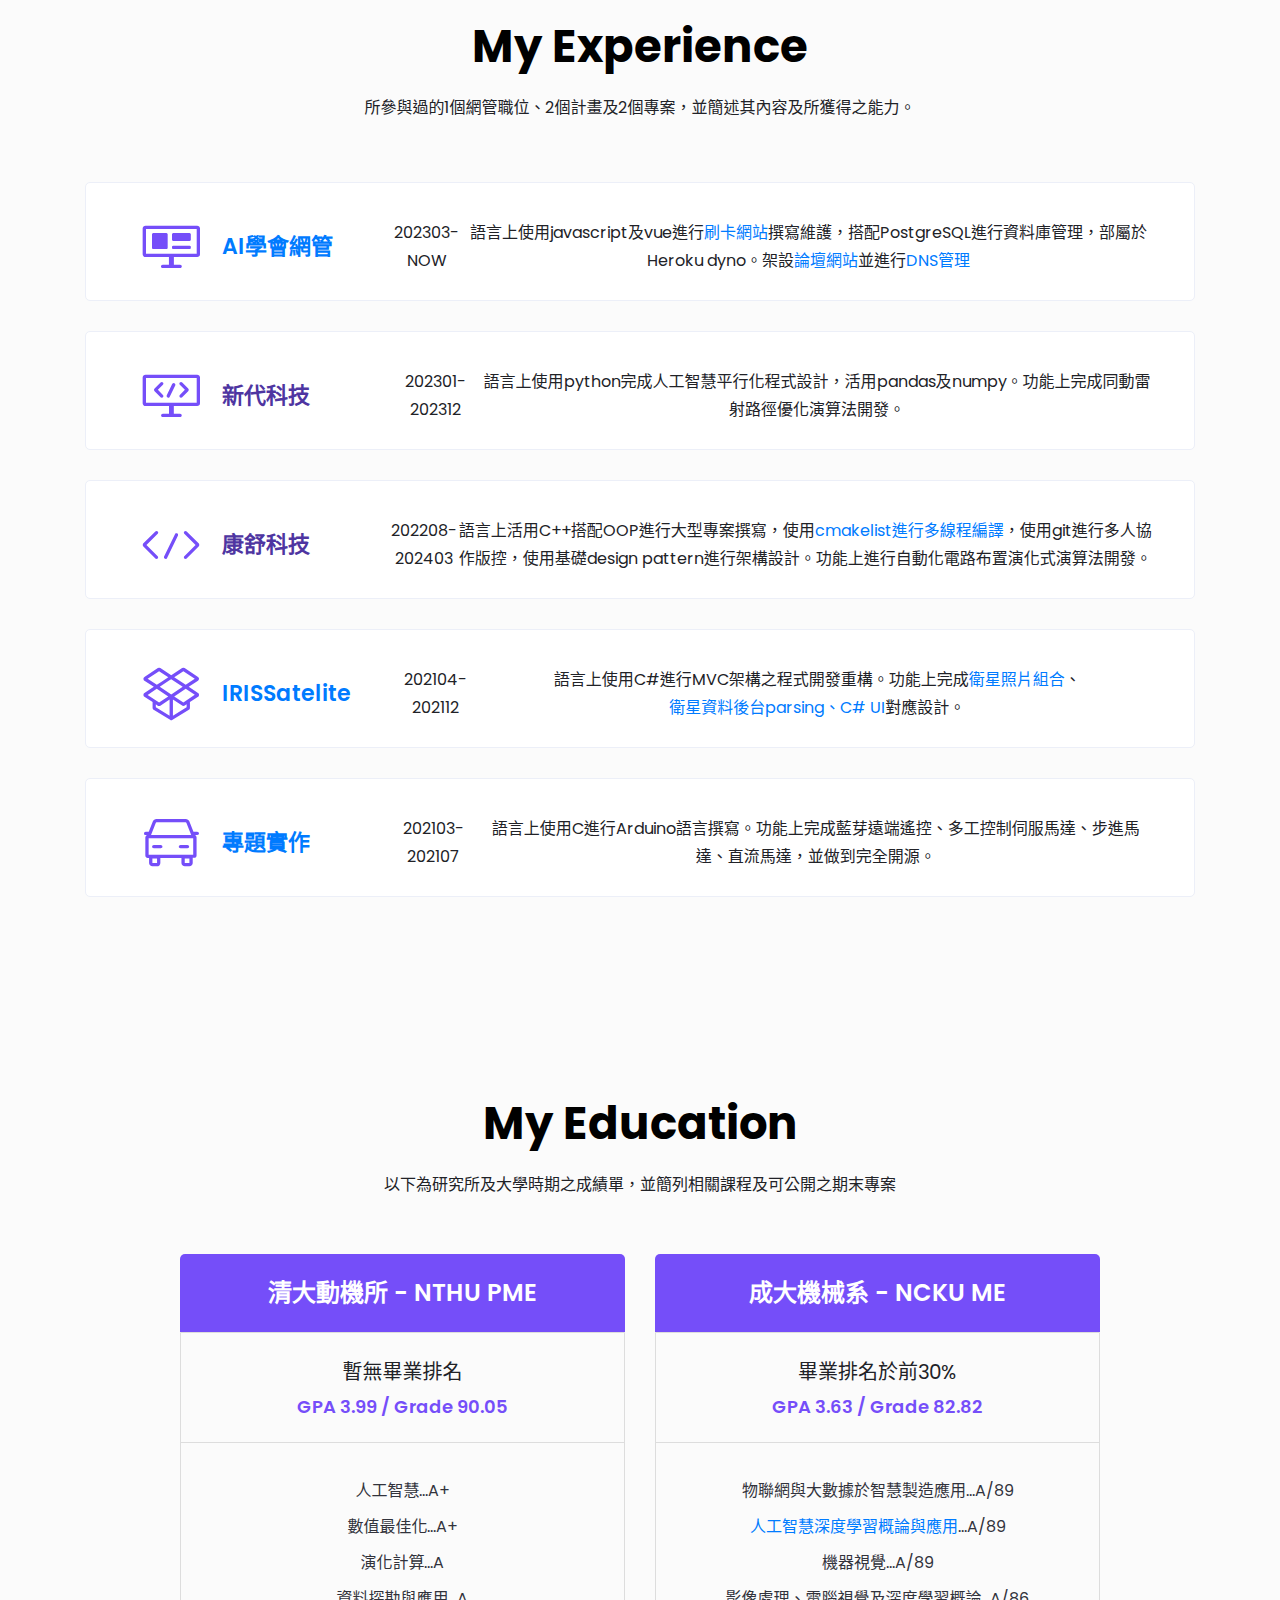
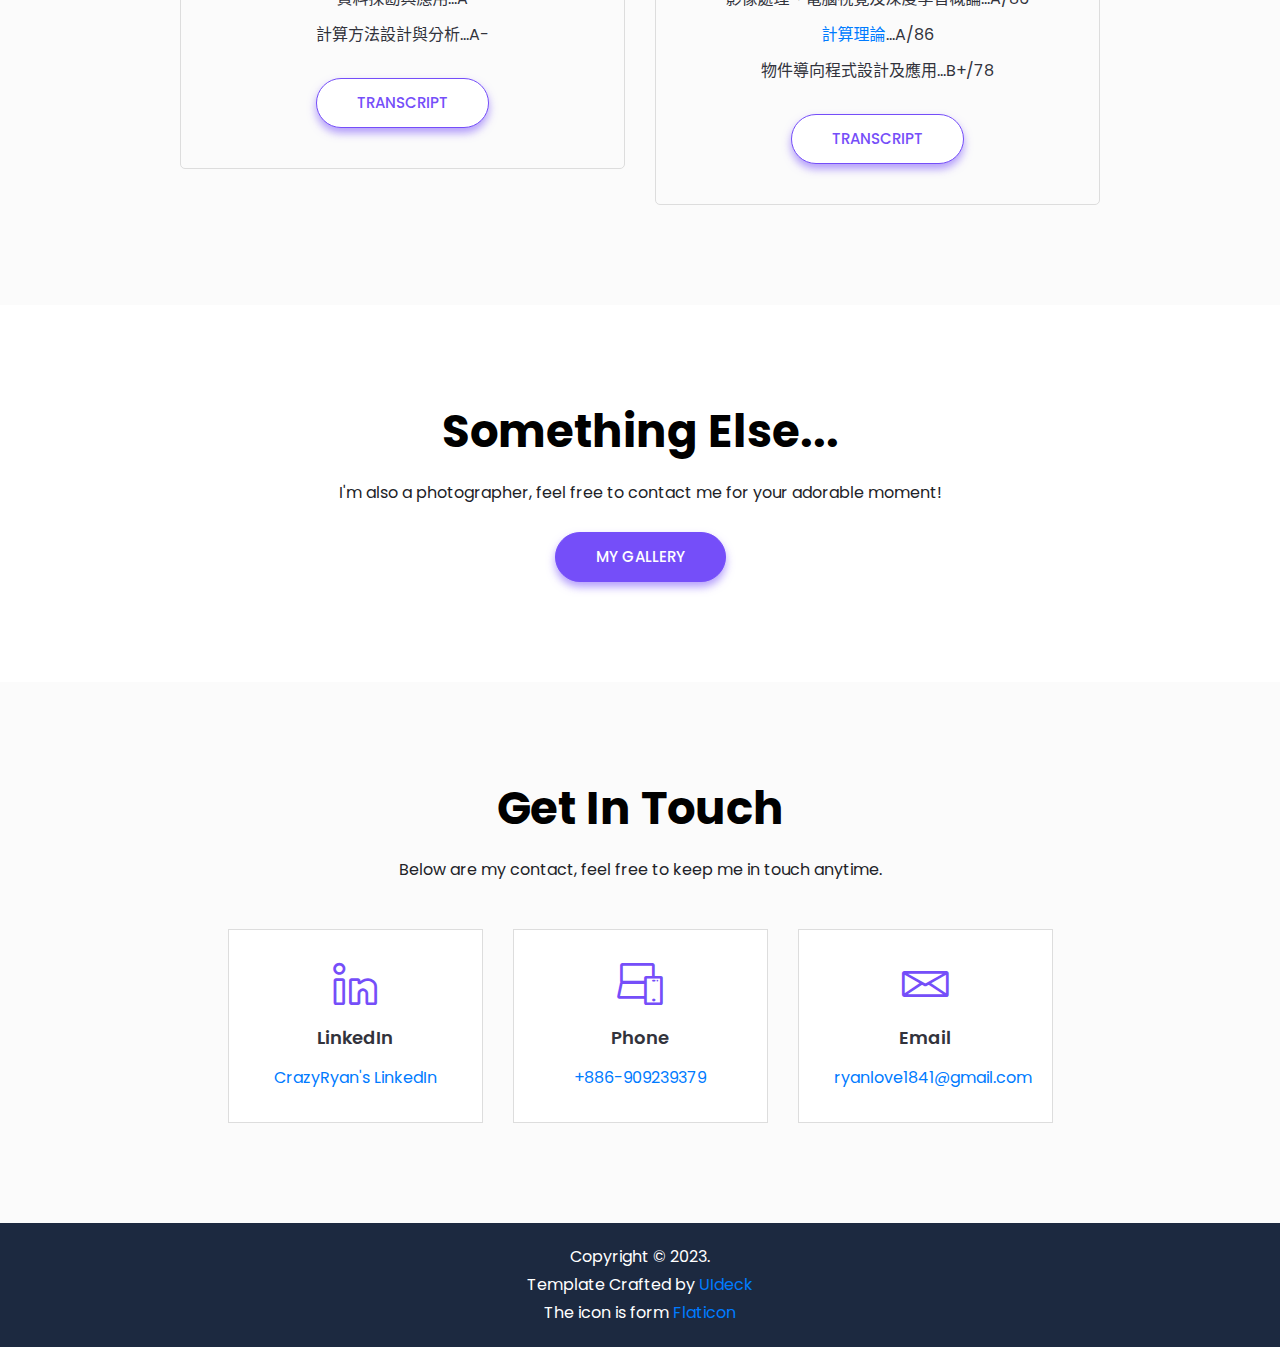
==== commit 0473c362: "240412, update NTHU transcript" ====
--- a/index.html
+++ b/index.html
@@ -439,7 +439,7 @@
                         <div class="pricing-body">
                             <div class="pricing-text">
                                 <p><span class="text">暫無畢業排名</span></p>
-                                <p><span class="GPA">GPA 4.00 / Grade 90.05</span></p>
+                                <p><span class="GPA">GPA 3.99 / Grade 90.05</span></p>
                             </div>
                             <div class="pricing-list">
                                 <ul>
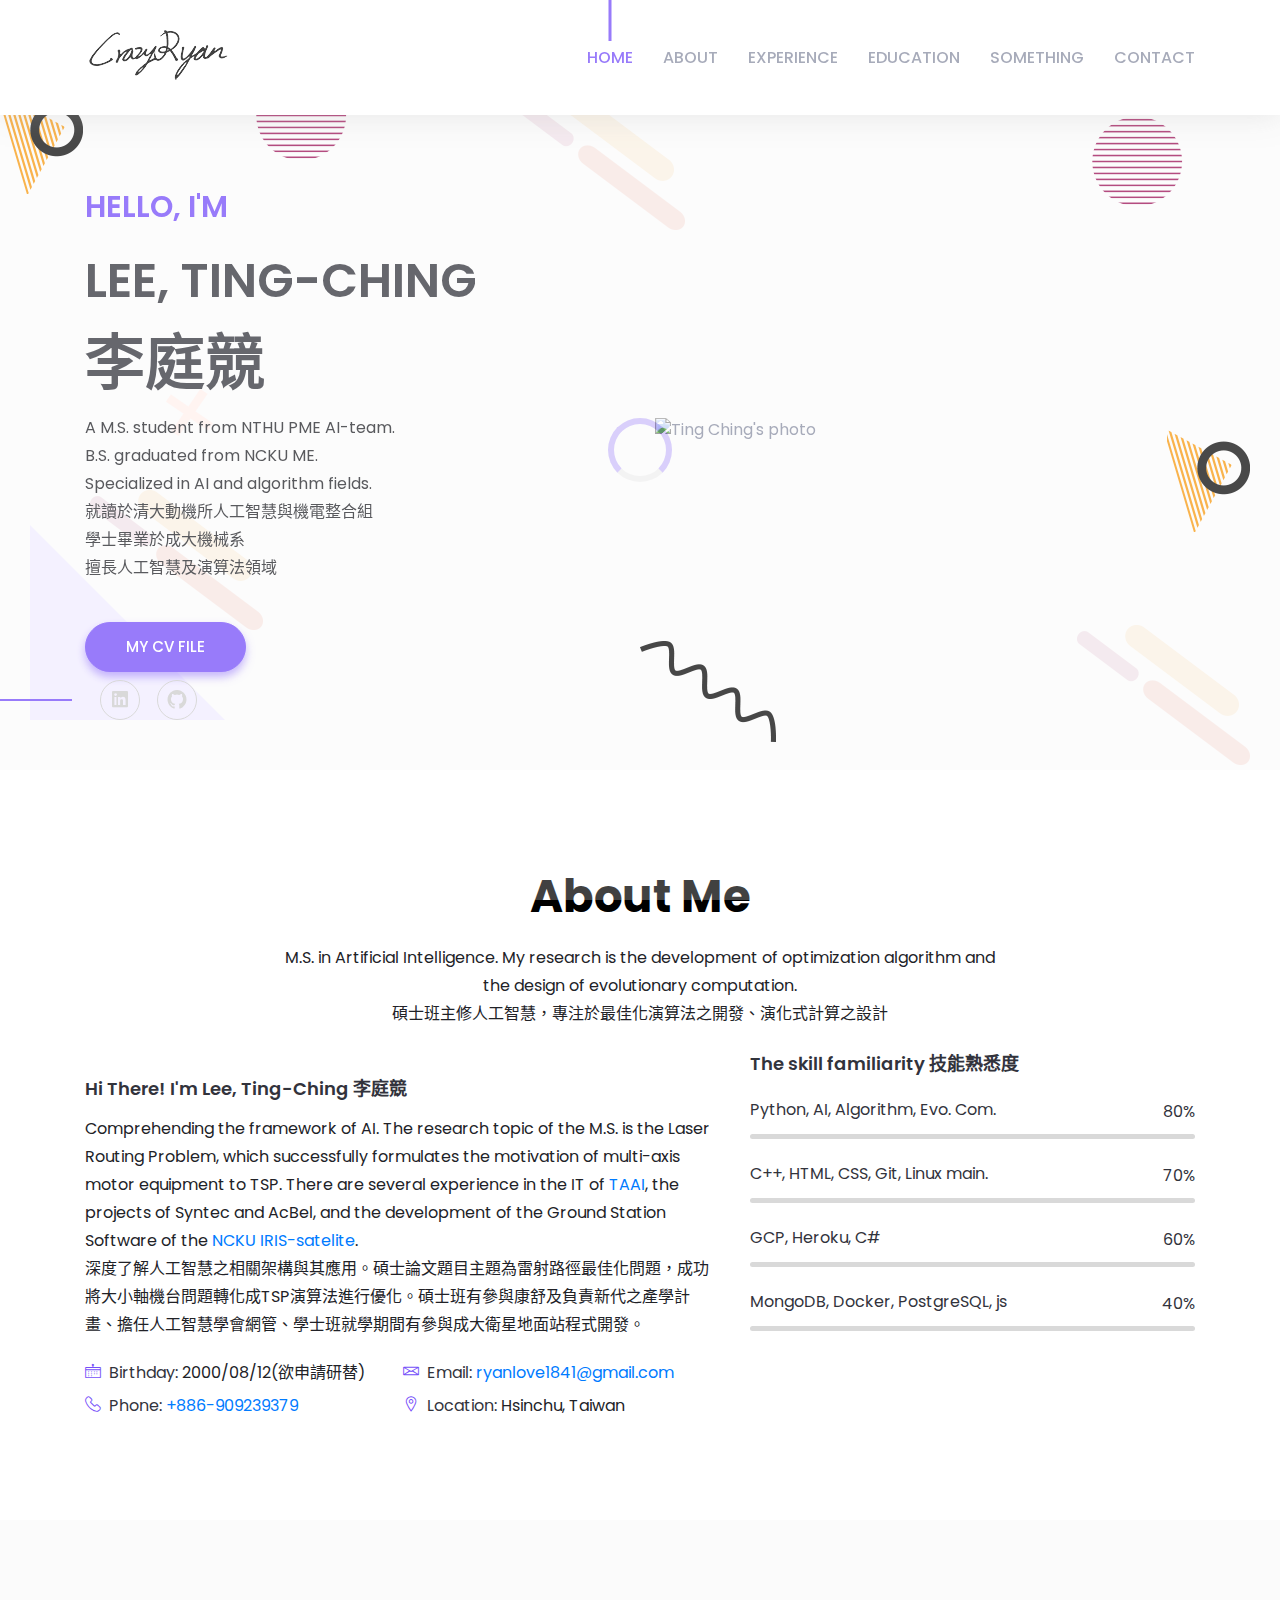
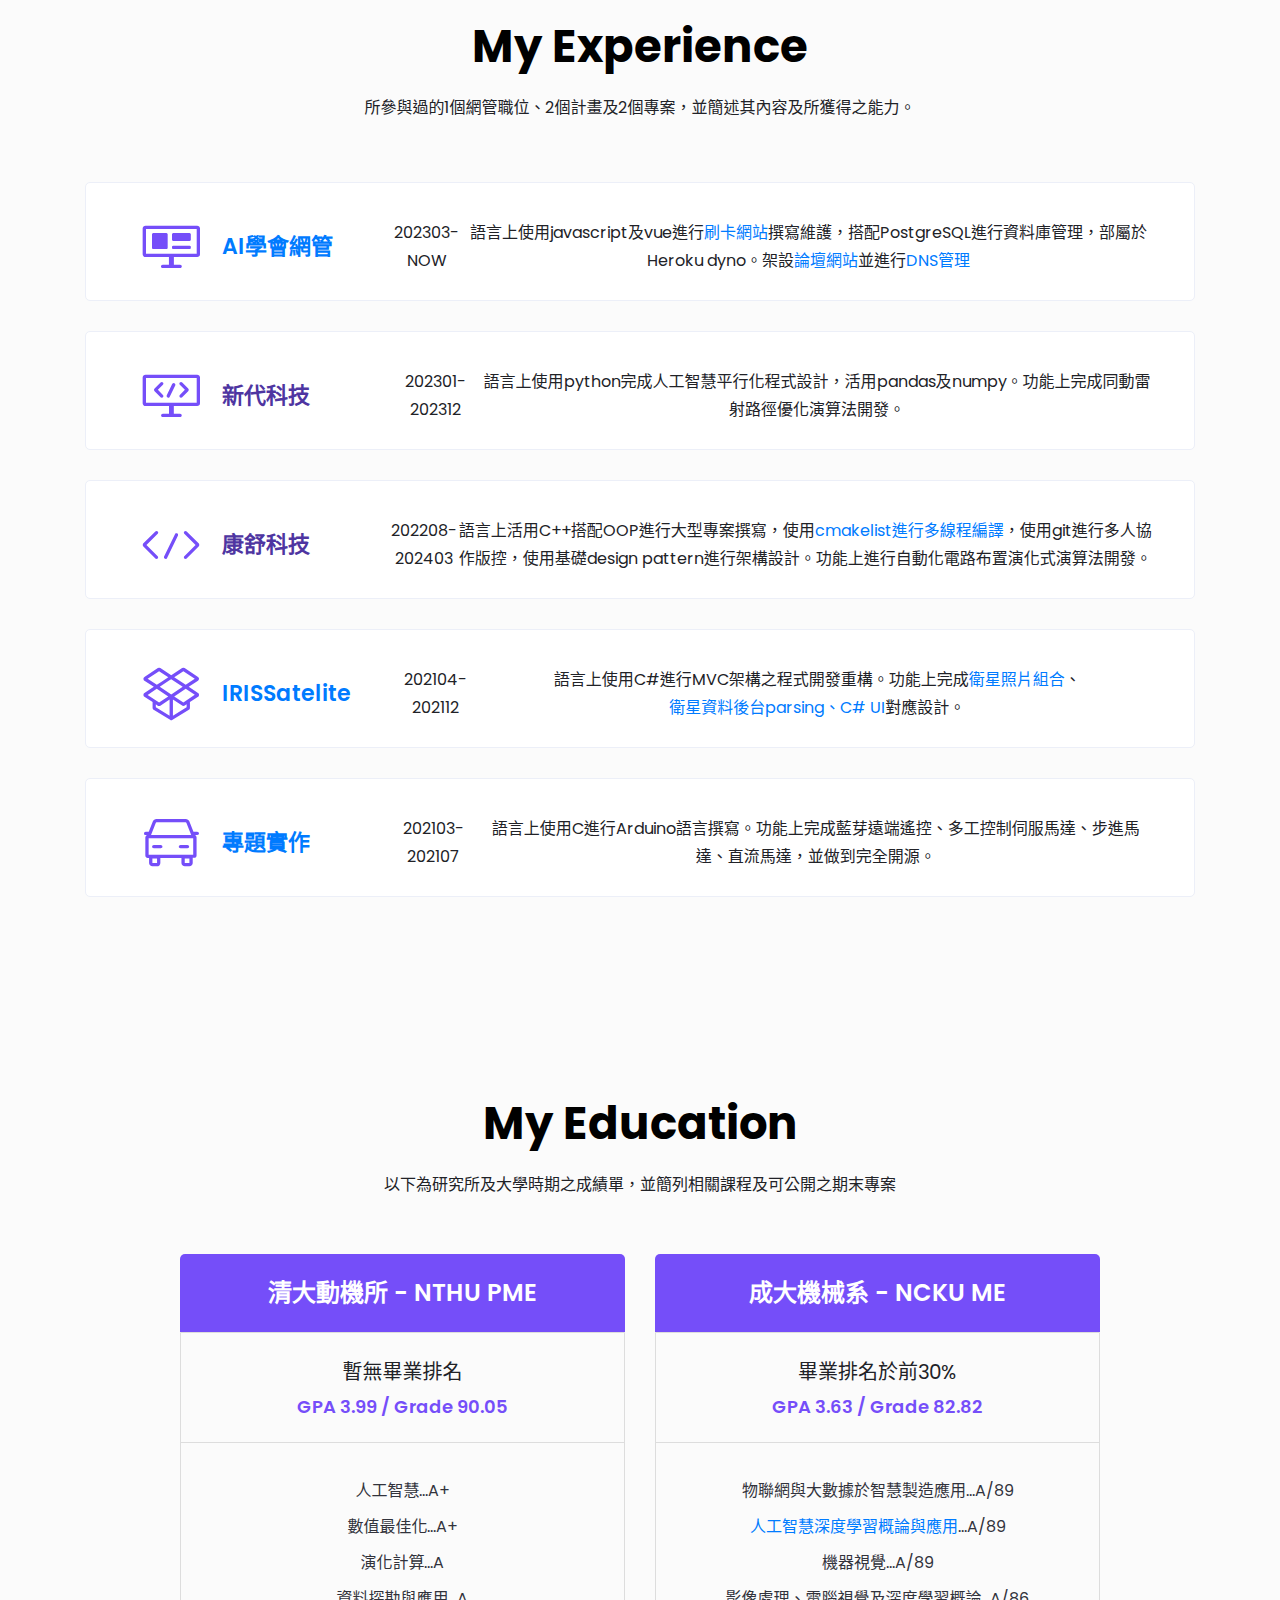
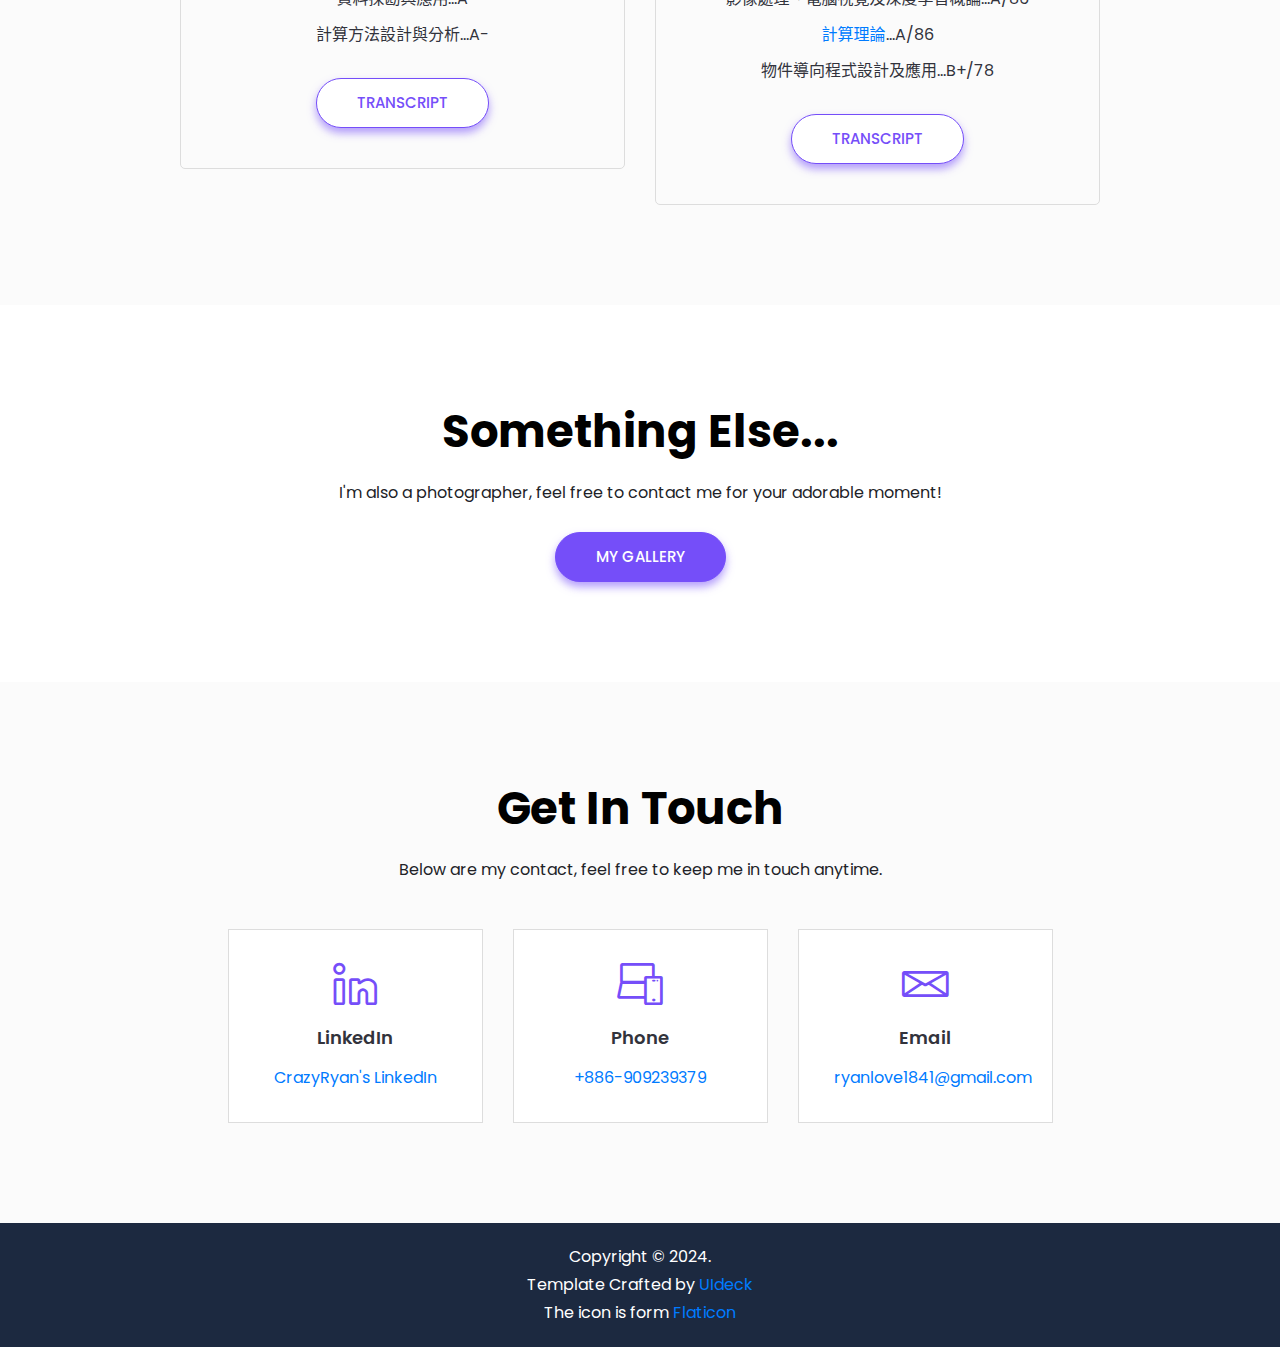
==== commit 77b160b6: "240522, upload and update OGP" ====
--- a/index.html
+++ b/index.html
@@ -8,7 +8,11 @@
     <meta http-equiv="x-ua-compatible" content="ie=edge">
     <meta name="description" content="">
     <meta name="viewport" content="width=device-width, initial-scale=1, shrink-to-fit=no">
-
+    <!--====== Required https://ogp.me/ tags ======-->
+    <meta property="og:title" content="CrazyRyan's Portfolio" />
+    <meta property="og:description" content="CrazyRyan's Portfolio 李庭競的簡歷" />
+    <meta property="og:type" content="website" />
+    <meta property="og:image" content="assets/images/banner/OGP_photo.png" />
     <!--====== Title ======-->
     <title>CrazyRyan's Portfolio</title>
 
@@ -138,7 +142,7 @@
                         </div> <!-- header content right -->
                     </div>
                     <div class="col-lg-6 offset-xl-1">
-                        <img src="assets/images/banner/profile.png" alt="hero">
+                        <img src="assets/images/banner/profile.png" alt="Ting Ching's photo">
                     </div>
                 </div> <!-- row -->
             </div> <!-- container -->
@@ -573,7 +577,7 @@
                 <div class="row">
                     <div class="col-lg-12">
                         <div class="copyright-text text-center pt-20">
-                            <p>Copyright © 2023.</p>
+                            <p>Copyright © 2024.</p>
                             <p>Template Crafted by <a href="https://uideck.com" rel="nofollow">UIdeck</a></p>
                             <p>The icon is form <a href="https://www.flaticon.com/free-icon/portfolio_1063299" rel="nofollow">Flaticon</a></p>
                         </div> <!-- copyright text -->
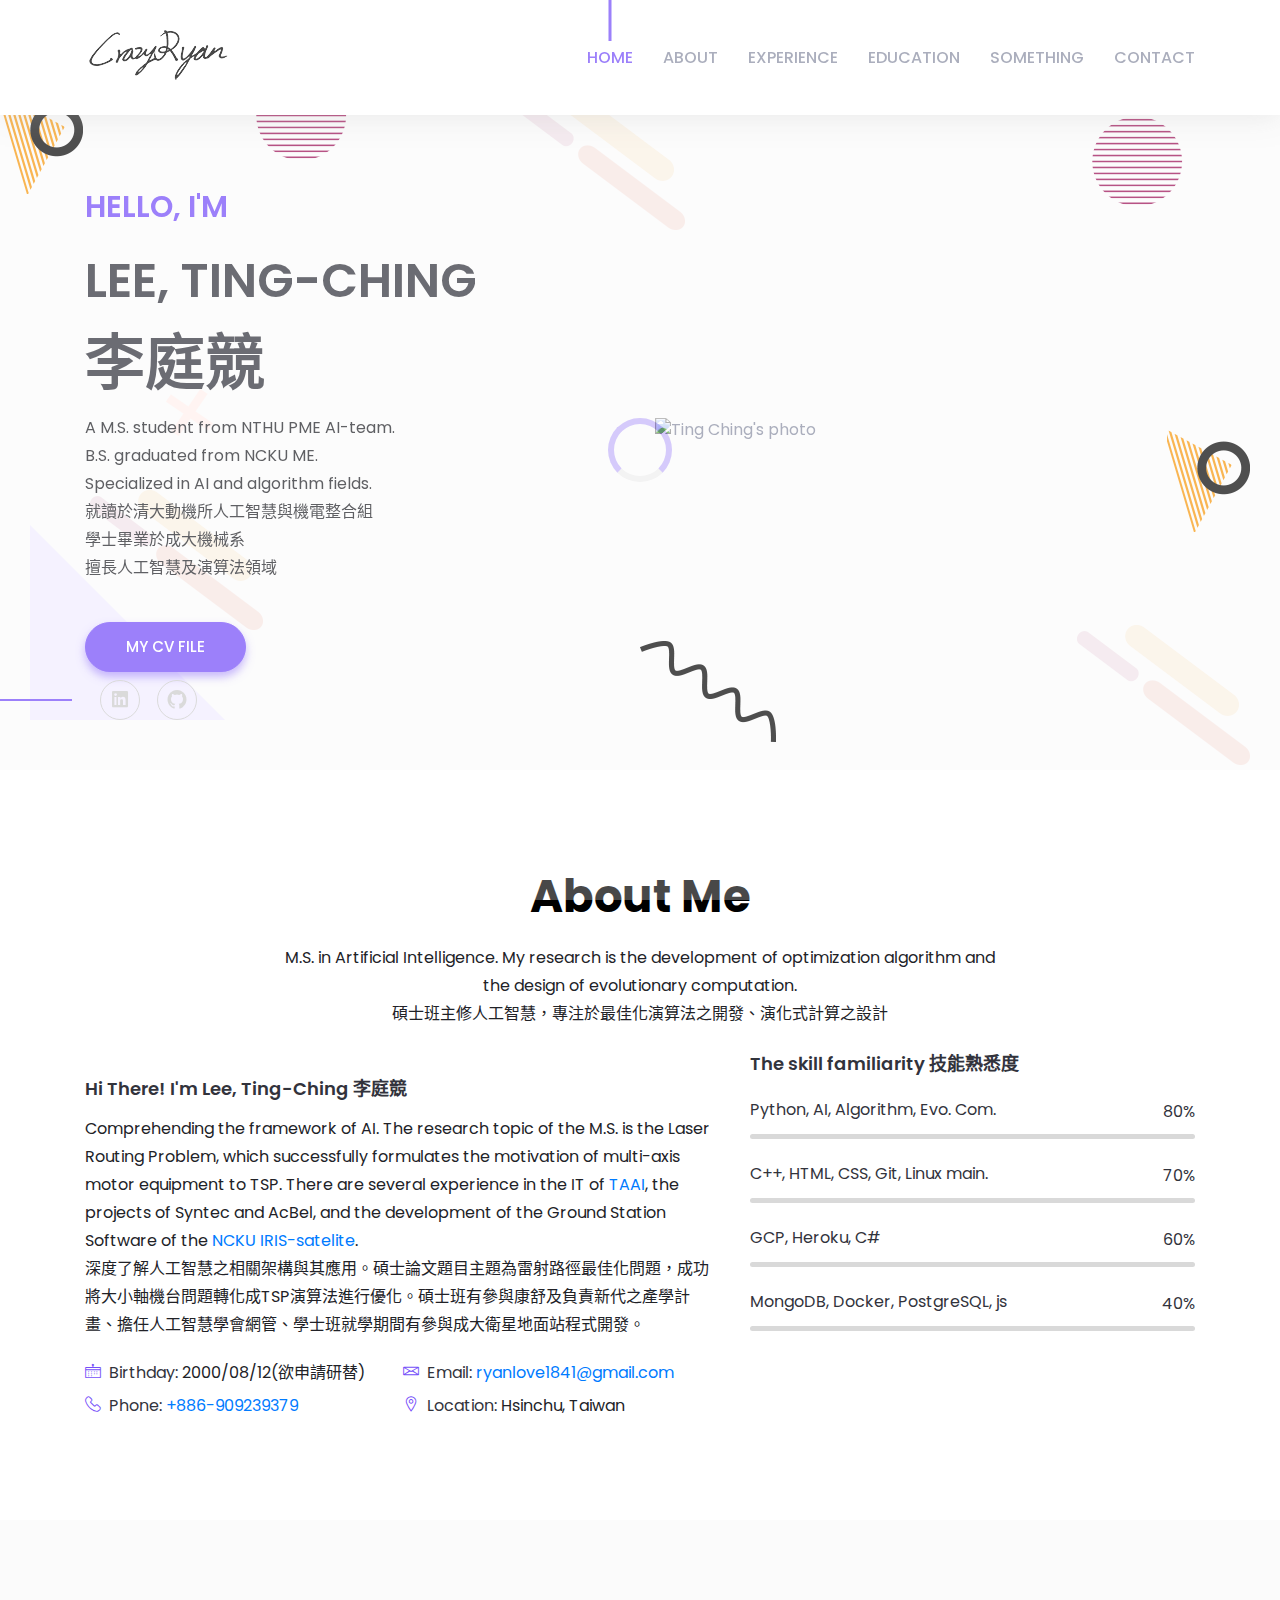
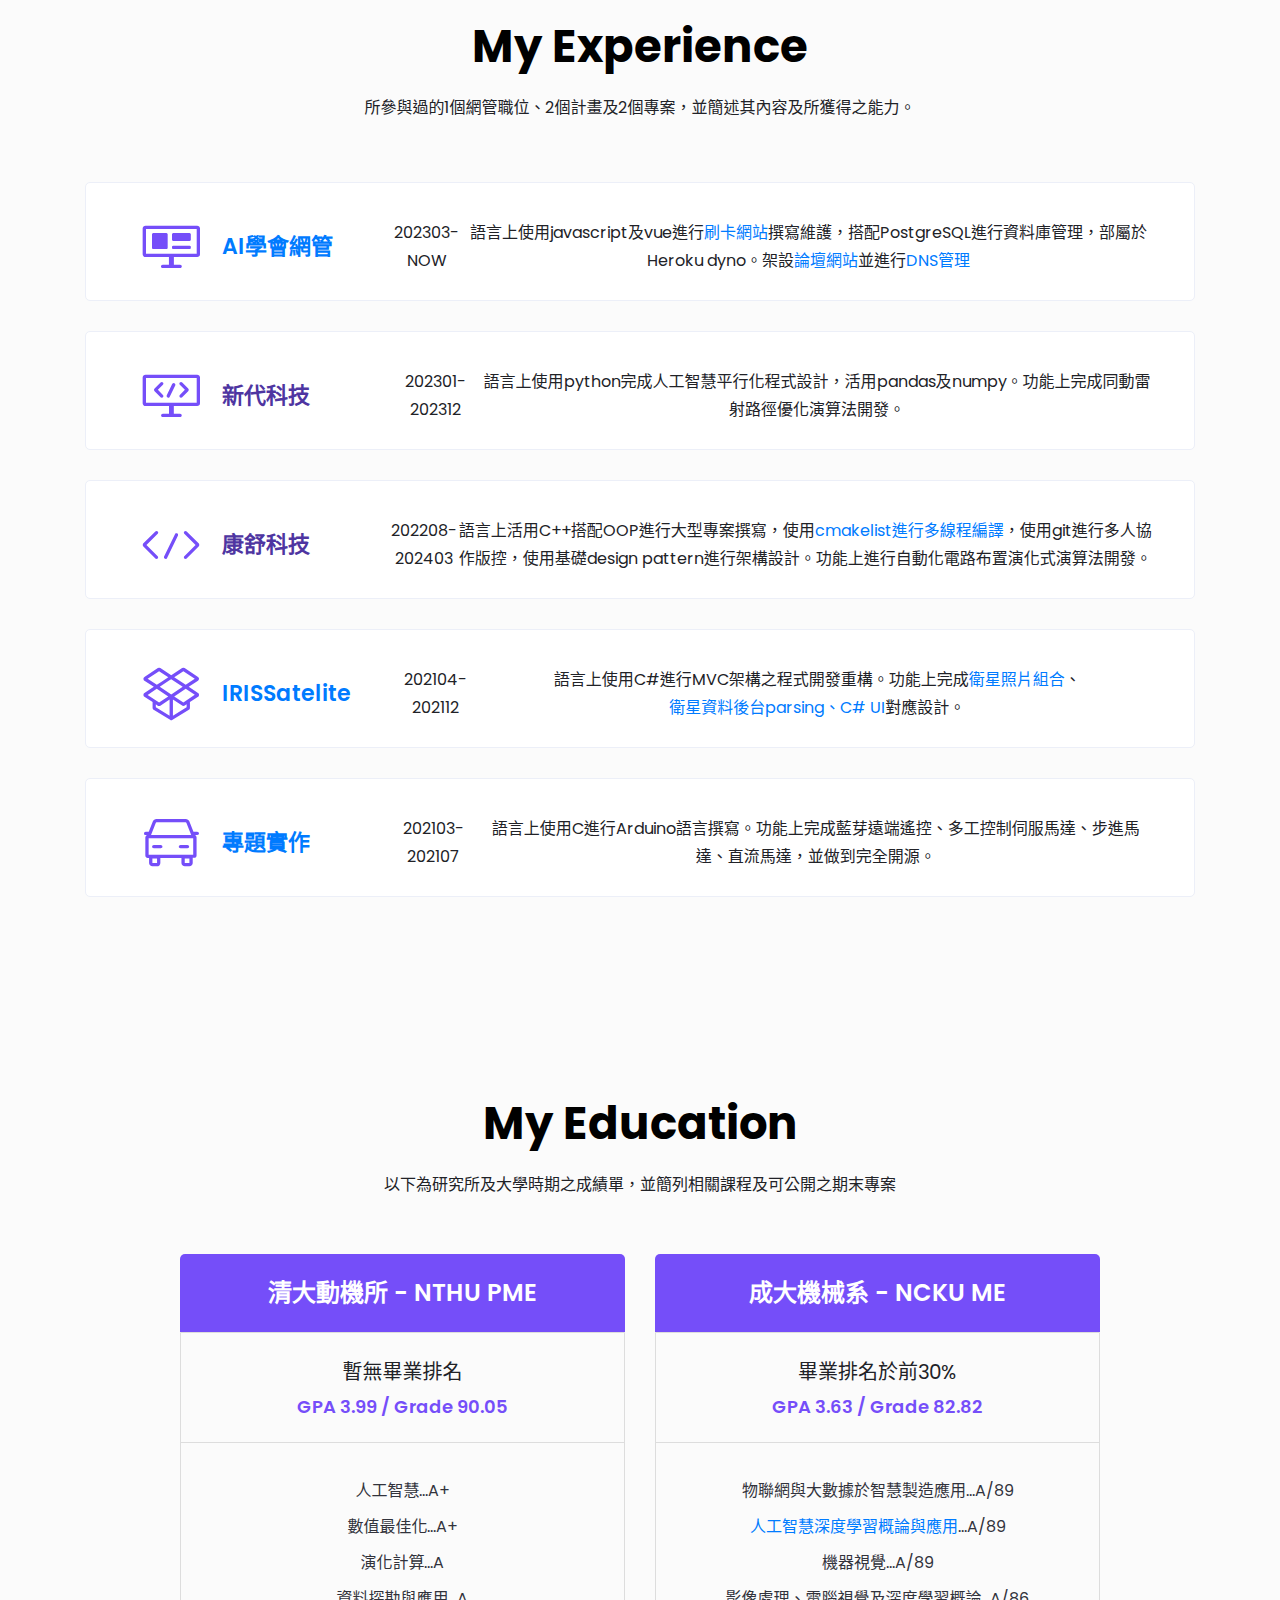
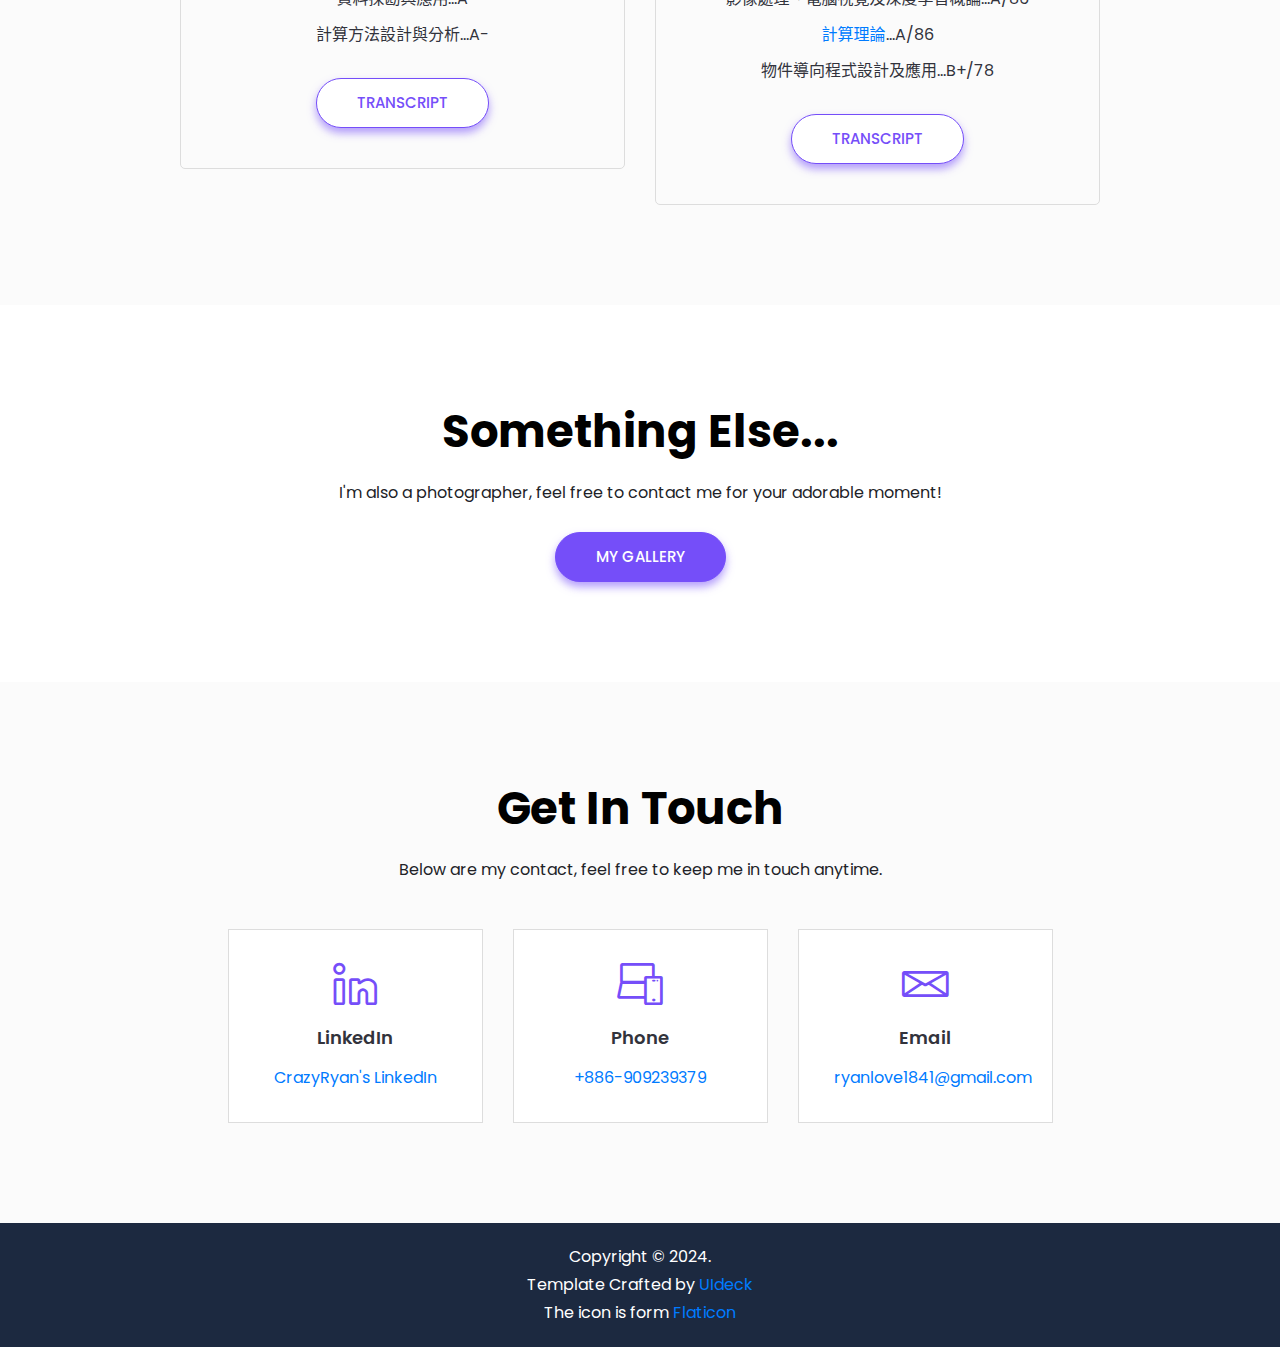
==== commit 31aa2462: "240523, fix jpg" ====
--- a/index.html
+++ b/index.html
@@ -12,7 +12,7 @@
     <meta property="og:title" content="CrazyRyan's Portfolio" />
     <meta property="og:description" content="CrazyRyan's Portfolio 李庭競的簡歷" />
     <meta property="og:type" content="website" />
-    <meta property="og:image" content="assets/images/banner/OGP_photo.png" />
+    <meta property="og:image" content="assets/images/banner/OGP_photo.jpg" />
     <!--====== Title ======-->
     <title>CrazyRyan's Portfolio</title>
 
